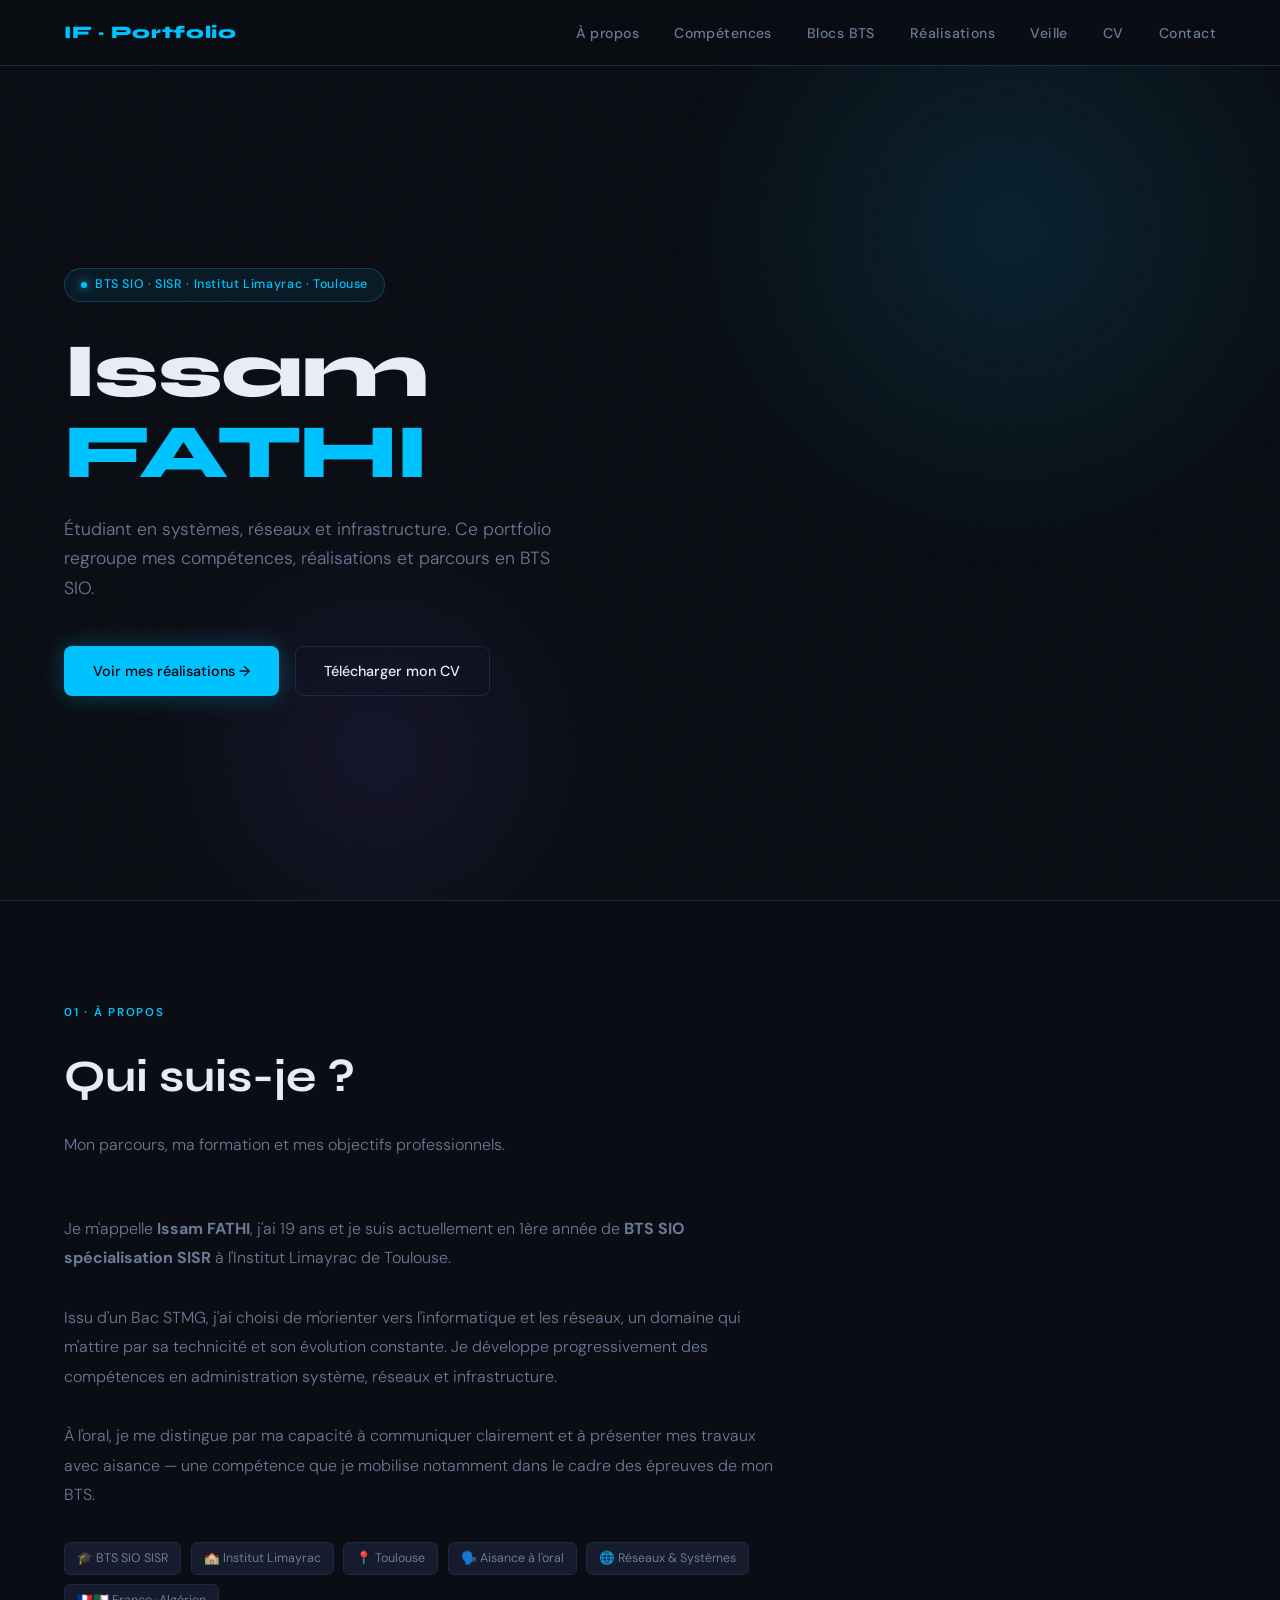
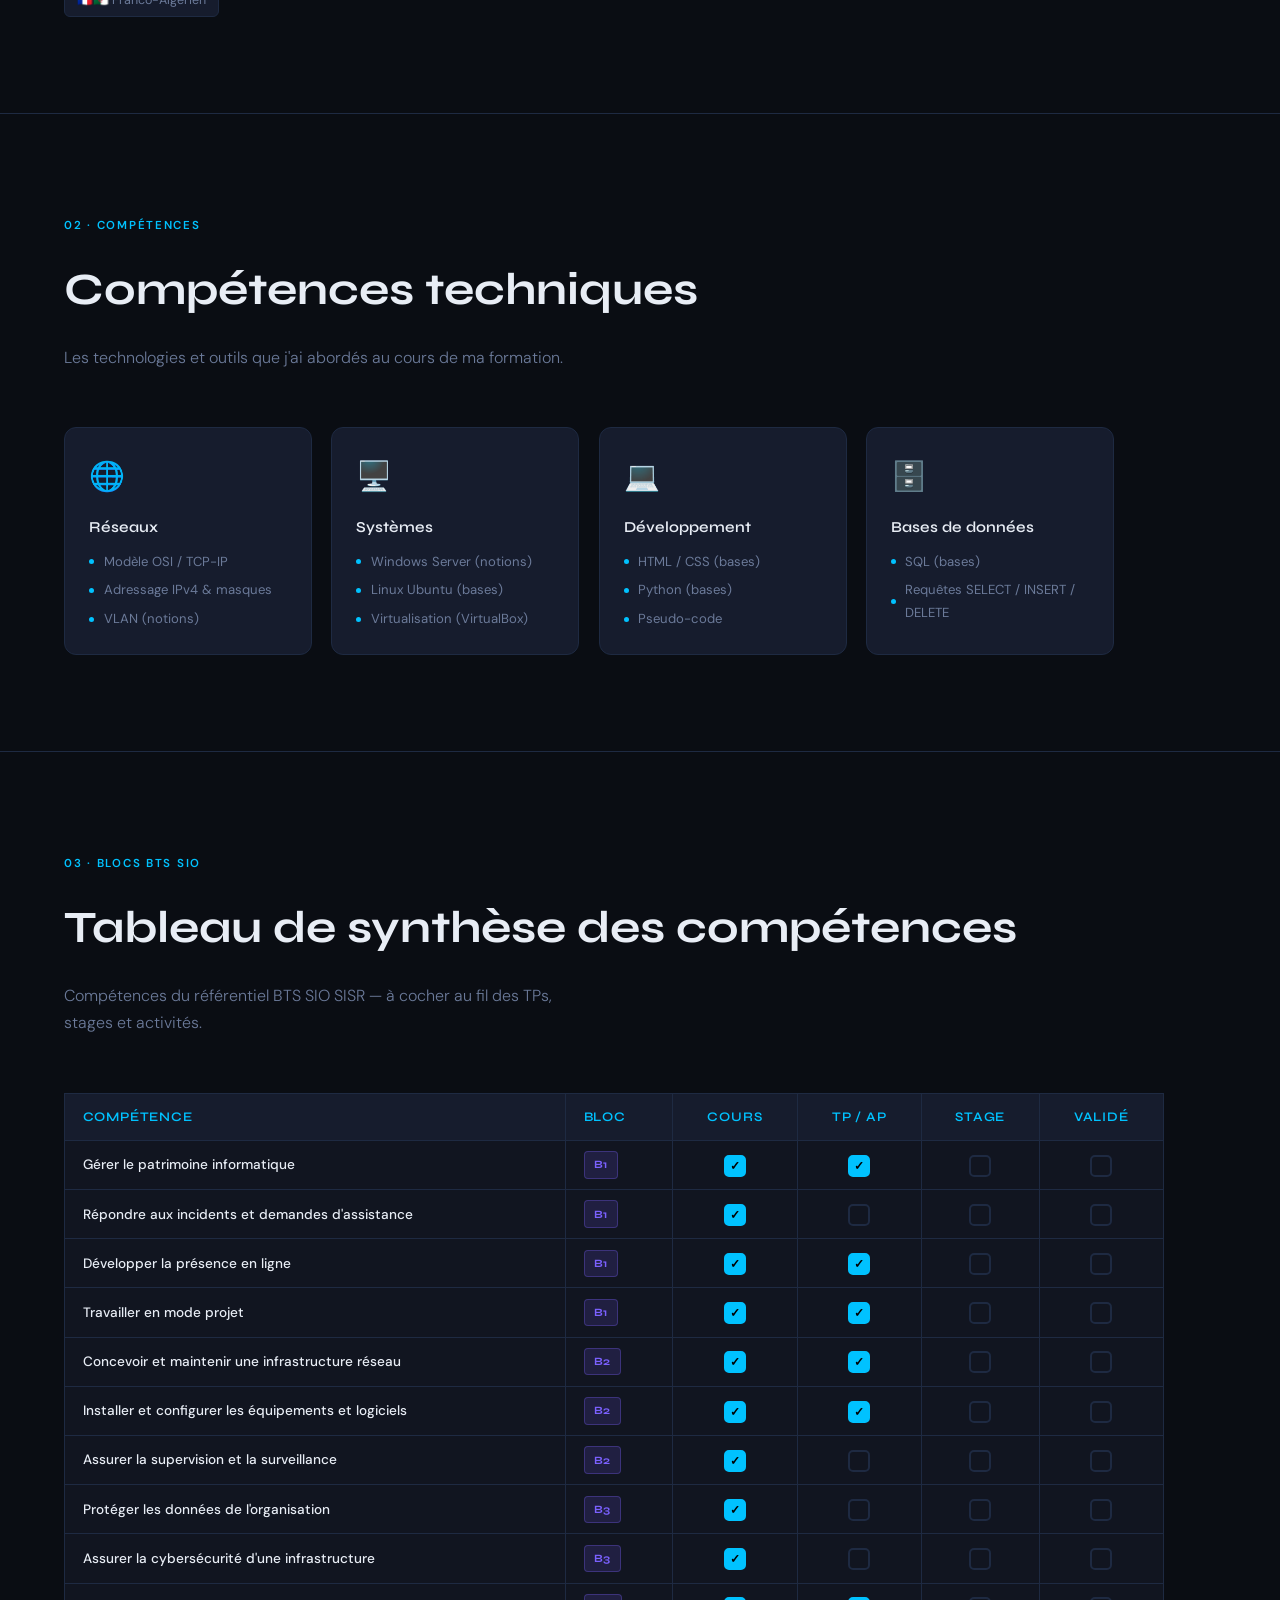
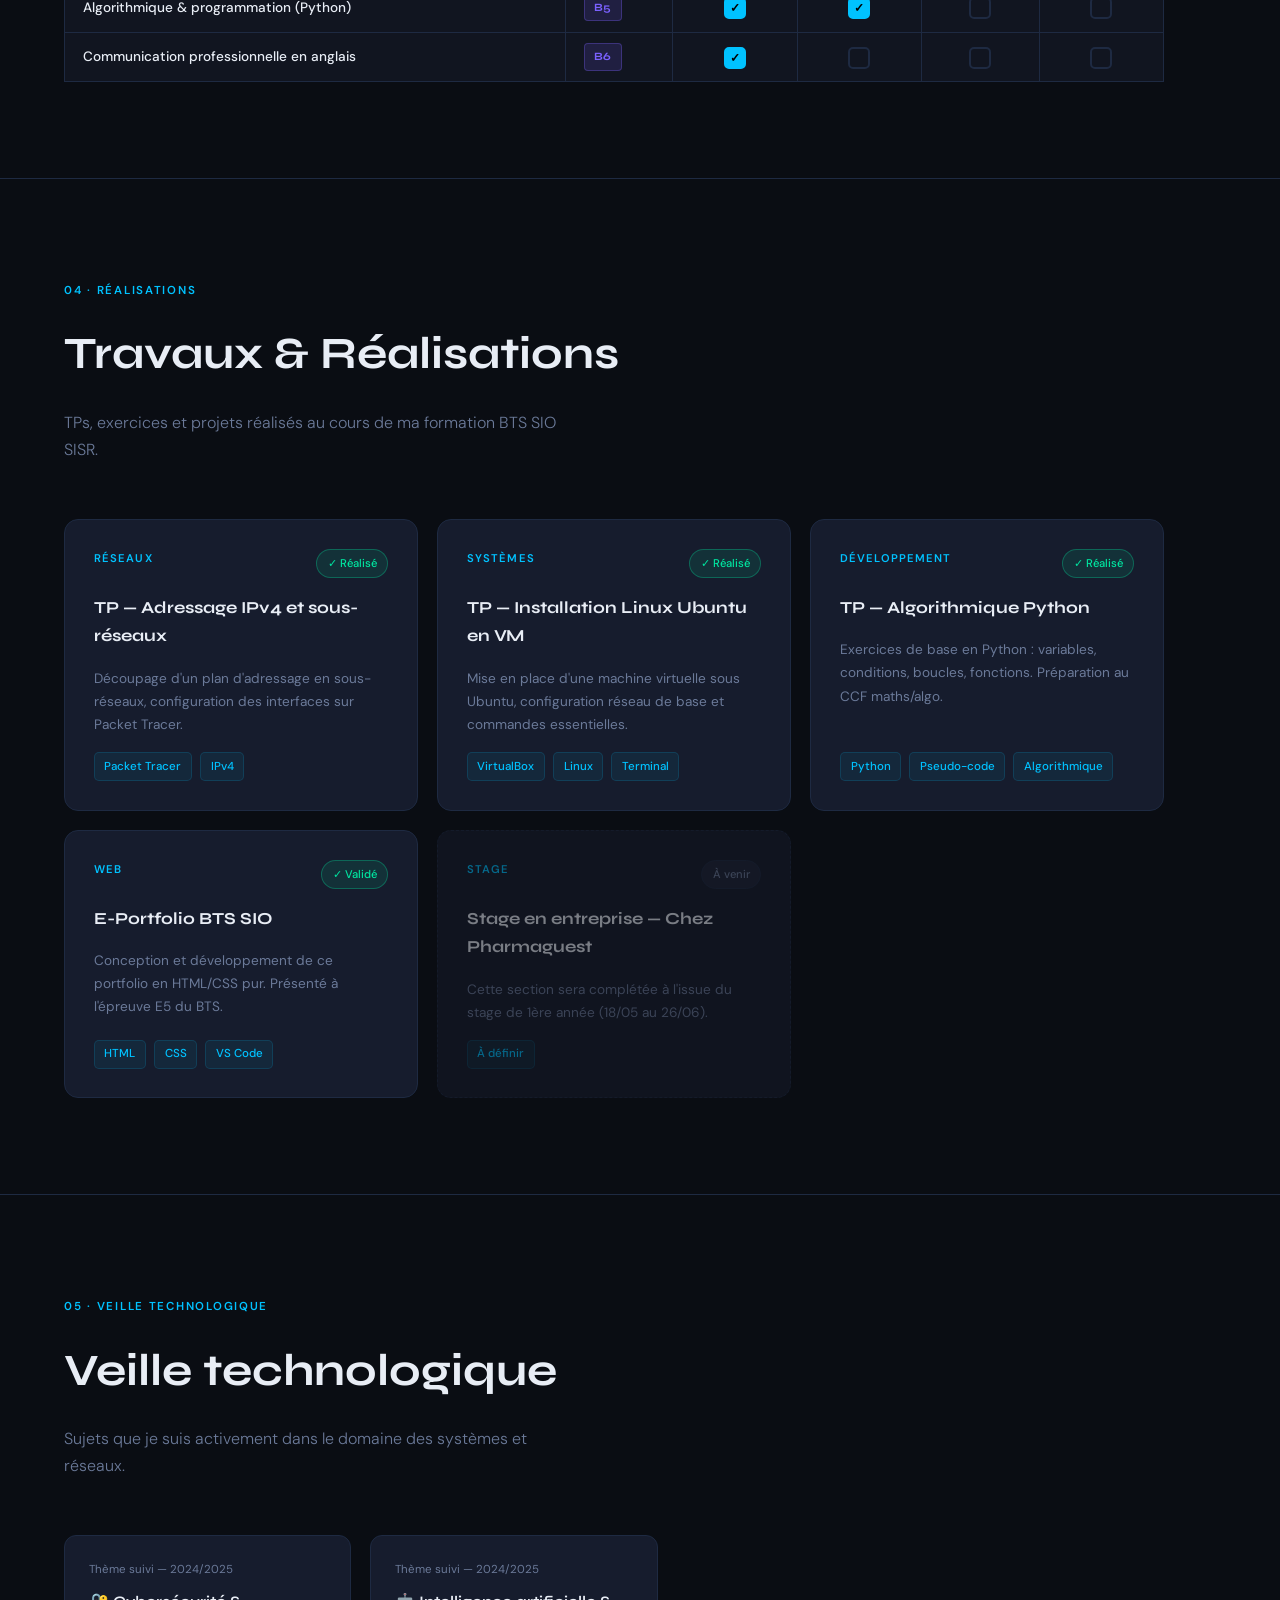
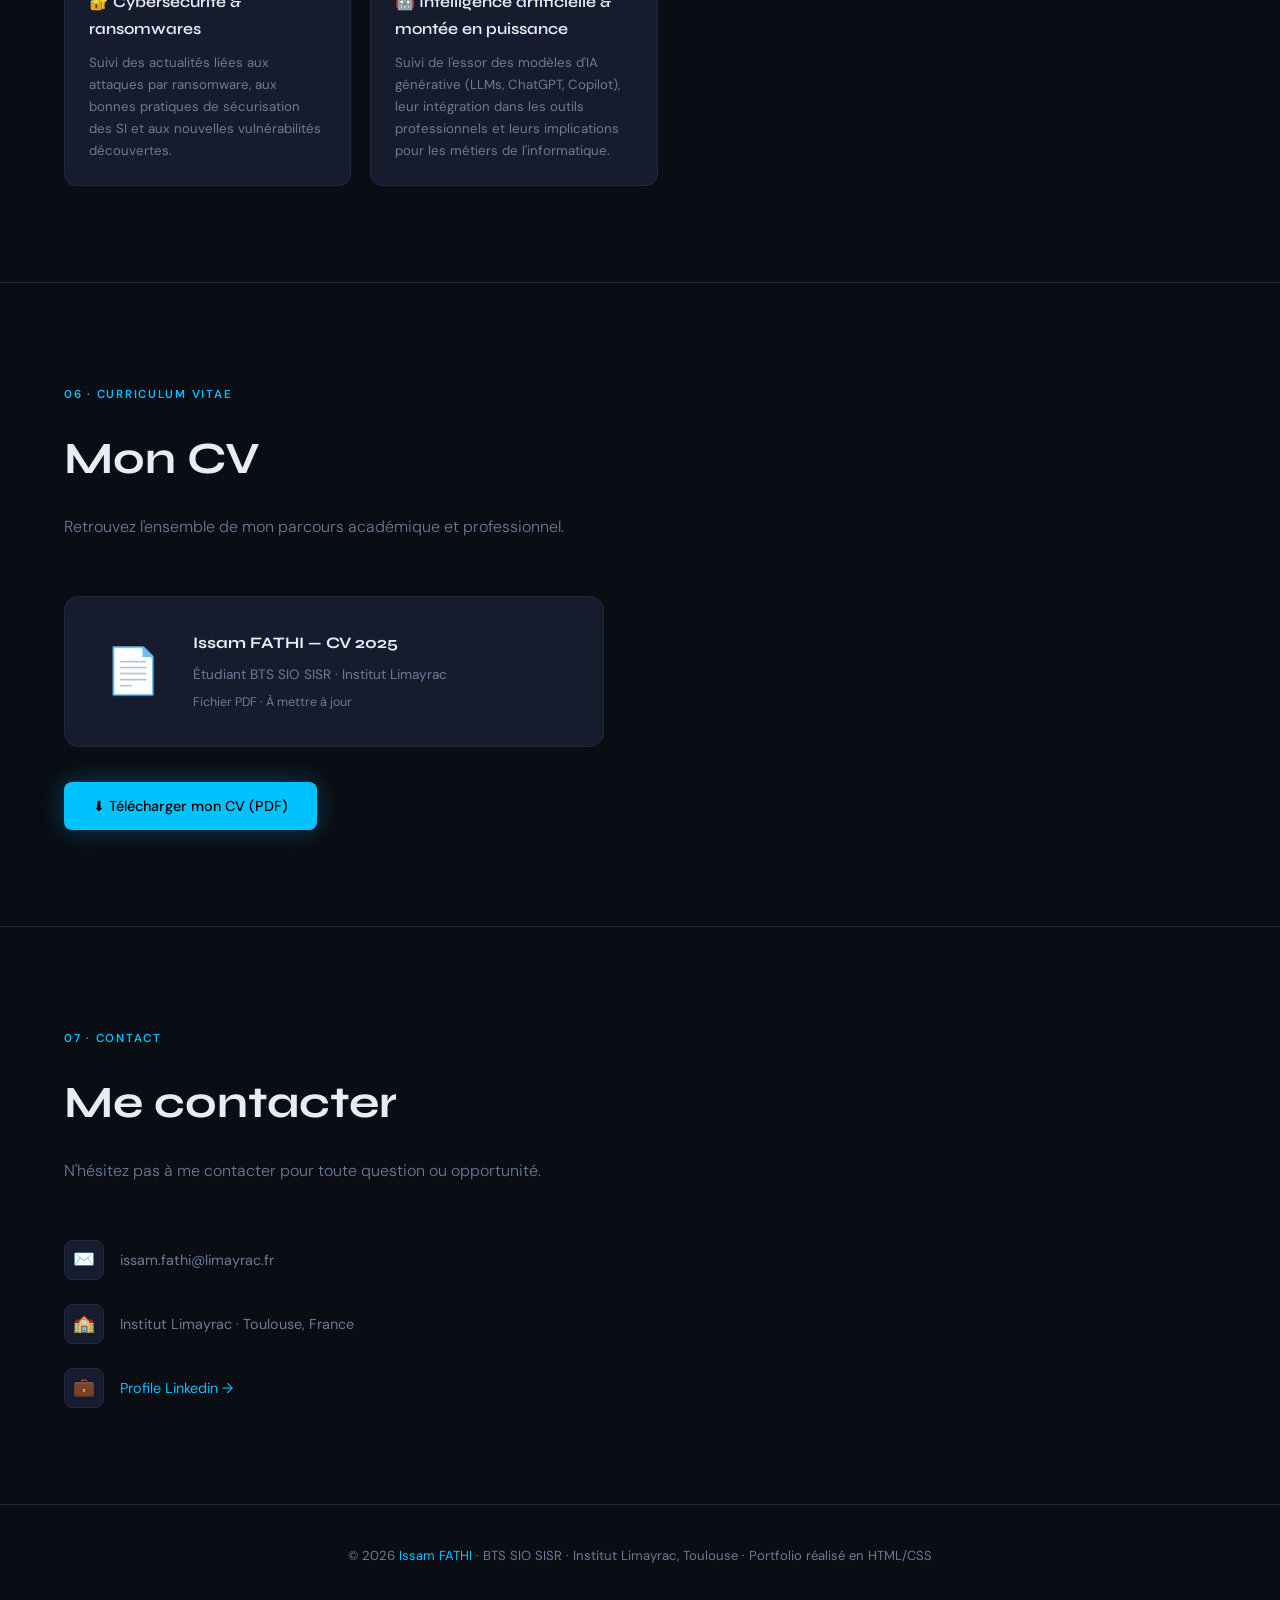
==== index.html @ c23630c3 "Update index.html" ====
<!DOCTYPE html>
<html lang="fr">
<head>
  <meta charset="UTF-8" />
  <meta name="viewport" content="width=device-width, initial-scale=1.0"/>
  <title>Issam FATHI — Portfolio BTS SIO SISR</title>
  <link href="https://fonts.googleapis.com/css2?family=Syne:wght@400;600;700;800&family=DM+Sans:ital,wght@0,300;0,400;0,500;1,300&display=swap" rel="stylesheet"/>
  <style>
    :root {
      --bg:        #0a0d13;
      --surface:   #111520;
      --card:      #161c2d;
      --border:    #1e2a42;
      --accent:    #00c2ff;
      --accent2:   #7b61ff;
      --text:      #e8edf5;
      --muted:     #6b7a99;
      --green:     #00e5a0;
      --orange:    #ff8c42;
    }

    *, *::before, *::after { box-sizing: border-box; margin: 0; padding: 0; }

    html { scroll-behavior: smooth; }

    body {
      background: var(--bg);
      color: var(--text);
      font-family: 'DM Sans', sans-serif;
      font-size: 16px;
      line-height: 1.7;
      overflow-x: hidden;
    }

    /* ── NOISE OVERLAY ── */
    body::before {
      content: '';
      position: fixed; inset: 0;
      background-image: url("data:image/svg+xml,%3Csvg viewBox='0 0 256 256' xmlns='http://www.w3.org/2000/svg'%3E%3Cfilter id='n'%3E%3CfeTurbulence type='fractalNoise' baseFrequency='0.9' numOctaves='4' stitchTiles='stitch'/%3E%3C/filter%3E%3Crect width='100%25' height='100%25' filter='url(%23n)' opacity='0.04'/%3E%3C/svg%3E");
      pointer-events: none; z-index: 0; opacity: .5;
    }

    /* ── NAV ── */
    nav {
      position: fixed; top: 0; left: 0; right: 0; z-index: 100;
      display: flex; align-items: center; justify-content: space-between;
      padding: 1.1rem 4rem;
      background: rgba(10,13,19,.85);
      backdrop-filter: blur(16px);
      border-bottom: 1px solid var(--border);
    }
    .nav-logo {
      font-family: 'Syne', sans-serif;
      font-weight: 800; font-size: 1.1rem;
      color: var(--accent); letter-spacing: .04em;
    }
    .nav-links { display: flex; gap: 2.2rem; list-style: none; }
    .nav-links a {
      color: var(--muted); text-decoration: none;
      font-size: .88rem; font-weight: 500; letter-spacing: .03em;
      transition: color .2s;
    }
    .nav-links a:hover { color: var(--text); }

    /* ── HERO ── */
    #hero {
      min-height: 100vh;
      display: flex; align-items: center;
      padding: 8rem 4rem 4rem;
      position: relative; overflow: hidden;
    }
    .hero-glow {
      position: absolute; top: -120px; right: -80px;
      width: 700px; height: 700px; border-radius: 50%;
      background: radial-gradient(circle, rgba(0,194,255,.12) 0%, transparent 70%);
      pointer-events: none;
    }
    .hero-glow2 {
      position: absolute; bottom: -100px; left: 10%;
      width: 500px; height: 500px; border-radius: 50%;
      background: radial-gradient(circle, rgba(123,97,255,.1) 0%, transparent 70%);
      pointer-events: none;
    }
    .hero-content { position: relative; max-width: 720px; }
    .hero-badge {
      display: inline-flex; align-items: center; gap: .5rem;
      background: rgba(0,194,255,.08); border: 1px solid rgba(0,194,255,.25);
      color: var(--accent); border-radius: 100px;
      padding: .35rem 1rem; font-size: .78rem; font-weight: 500;
      margin-bottom: 1.8rem; letter-spacing: .05em;
    }
    .hero-badge::before {
      content: ''; width: 6px; height: 6px; border-radius: 50%;
      background: var(--accent);
      box-shadow: 0 0 8px var(--accent);
      animation: blink 2s infinite;
    }
    @keyframes blink { 0%,100%{opacity:1} 50%{opacity:.3} }

    h1 {
      font-family: 'Syne', sans-serif;
      font-size: clamp(2.8rem, 6vw, 5.2rem);
      font-weight: 800; line-height: 1.05;
      letter-spacing: -.02em;
      margin-bottom: 1.4rem;
    }
    h1 span { color: var(--accent); }

    .hero-sub {
      font-size: 1.1rem; color: var(--muted);
      max-width: 500px; margin-bottom: 2.6rem;
      font-weight: 300;
    }
    .hero-actions { display: flex; gap: 1rem; flex-wrap: wrap; }

    .btn {
      display: inline-flex; align-items: center; gap: .5rem;
      padding: .75rem 1.8rem; border-radius: 8px;
      font-size: .9rem; font-weight: 500; cursor: pointer;
      text-decoration: none; transition: all .25s; border: none;
    }
    .btn-primary {
      background: var(--accent); color: #000;
      box-shadow: 0 0 24px rgba(0,194,255,.3);
    }
    .btn-primary:hover { background: #33cfff; box-shadow: 0 0 36px rgba(0,194,255,.5); transform: translateY(-2px); }
    .btn-outline {
      background: transparent; color: var(--text);
      border: 1px solid var(--border);
    }
    .btn-outline:hover { border-color: var(--accent); color: var(--accent); transform: translateY(-2px); }

    /* ── SECTIONS ── */
    section { padding: 6rem 4rem; position: relative; }
    section + section { border-top: 1px solid var(--border); }

    .section-label {
      display: inline-block;
      font-size: .72rem; font-weight: 600; letter-spacing: .15em;
      text-transform: uppercase; color: var(--accent);
      margin-bottom: 1rem;
    }
    h2 {
      font-family: 'Syne', sans-serif;
      font-size: clamp(1.8rem, 3.5vw, 2.8rem);
      font-weight: 700; margin-bottom: 1rem;
    }
    .section-desc { color: var(--muted); max-width: 520px; margin-bottom: 3.5rem; font-weight: 300; }

    /* ── À PROPOS ── */
    .about-grid {
      display: grid; grid-template-columns: 1fr;
      gap: 2rem; max-width: 720px;
    }
    .about-info { display: flex; flex-direction: column; gap: 1.5rem; }
    .about-text { color: var(--muted); font-weight: 300; line-height: 1.85; }
    .about-tags { display: flex; flex-wrap: wrap; gap: .6rem; margin-top: .5rem; }
    .tag {
      background: var(--card); border: 1px solid var(--border);
      color: var(--muted); border-radius: 6px;
      padding: .3rem .75rem; font-size: .78rem;
    }

    /* ── COMPÉTENCES ── */
    .skills-grid {
      display: grid; grid-template-columns: repeat(auto-fill, minmax(240px, 1fr));
      gap: 1.2rem; max-width: 1050px;
    }
    .skill-card {
      background: var(--card); border: 1px solid var(--border);
      border-radius: 12px; padding: 1.5rem;
      transition: border-color .25s, transform .25s;
    }
    .skill-card:hover { border-color: var(--accent); transform: translateY(-4px); }
    .skill-icon { font-size: 1.8rem; margin-bottom: .9rem; }
    .skill-title {
      font-family: 'Syne', sans-serif;
      font-weight: 600; font-size: .95rem; margin-bottom: .6rem;
    }
    .skill-items { display: flex; flex-direction: column; gap: .4rem; }
    .skill-item {
      display: flex; align-items: center; gap: .6rem;
      font-size: .82rem; color: var(--muted);
    }
    .skill-item::before {
      content: ''; width: 5px; height: 5px; border-radius: 50%;
      background: var(--accent); flex-shrink: 0;
    }
    .skill-item.learning { color: #6b7a99; font-style: italic; }
    .skill-item.learning::before { background: var(--orange); }

    /* ── TABLEAU SYNTHÈSE COMPÉTENCES ── */
    .synth-table { width: 100%; max-width: 1100px; border-collapse: collapse; }
    .synth-table th {
      background: var(--card); border: 1px solid var(--border);
      padding: .75rem 1.1rem; text-align: left;
      font-family: 'Syne', sans-serif; font-size: .82rem;
      font-weight: 600; color: var(--accent); letter-spacing: .06em;
      text-transform: uppercase;
    }
    .synth-table td {
      background: var(--surface); border: 1px solid var(--border);
      padding: .65rem 1.1rem; font-size: .85rem; color: var(--muted);
      vertical-align: middle;
    }
    .synth-table tr:hover td { background: var(--card); }
    .synth-table td:first-child { font-weight: 500; color: var(--text); }
    .check-cell { text-align: center; }
    .check-box {
      width: 22px; height: 22px; border-radius: 5px;
      border: 2px solid var(--border); background: transparent;
      cursor: pointer; appearance: none; -webkit-appearance: none;
      position: relative; transition: all .2s; display: inline-block;
      vertical-align: middle;
    }
    .check-box:checked {
      background: var(--accent); border-color: var(--accent);
    }
    .check-box:checked::after {
      content: '✓'; position: absolute; top: 50%; left: 50%;
      transform: translate(-50%, -50%);
      color: #000; font-size: .75rem; font-weight: 700;
    }
    .bloc-badge {
      display: inline-block; padding: .2rem .6rem; border-radius: 4px;
      font-size: .7rem; font-weight: 700; font-family: 'Syne', sans-serif;
      background: rgba(123,97,255,.15); color: var(--accent2);
      border: 1px solid rgba(123,97,255,.3); white-space: nowrap;
    }

    /* ── RÉALISATIONS ── */
    .real-tabs { display: flex; gap: .6rem; margin-bottom: 2.5rem; flex-wrap: wrap; }
    .tab-btn {
      padding: .45rem 1.1rem; border-radius: 6px;
      background: var(--card); border: 1px solid var(--border);
      color: var(--muted); font-size: .82rem; cursor: pointer;
      transition: all .2s; font-family: 'DM Sans', sans-serif;
    }
    .tab-btn.active { background: rgba(0,194,255,.1); border-color: var(--accent); color: var(--accent); }
    .projects-grid {
      display: grid; grid-template-columns: repeat(auto-fill, minmax(300px, 1fr));
      gap: 1.2rem; max-width: 1100px;
    }
    .project-card {
      background: var(--card); border: 1px solid var(--border);
      border-radius: 14px; padding: 1.8rem;
      display: flex; flex-direction: column; gap: 1rem;
      transition: all .25s;
    }
    .project-card:hover { border-color: rgba(0,194,255,.4); transform: translateY(-4px); }
    .project-card.placeholder {
      opacity: .5; border-style: dashed;
    }
    .project-top { display: flex; justify-content: space-between; align-items: flex-start; }
    .project-cat {
      font-size: .7rem; font-weight: 600; letter-spacing: .1em;
      text-transform: uppercase; color: var(--accent);
    }
    .project-status {
      font-size: .7rem; padding: .25rem .65rem; border-radius: 100px;
      font-weight: 500;
    }
    .status-done { background: rgba(0,229,160,.1); color: var(--green); border: 1px solid rgba(0,229,160,.3); }
    .status-wip  { background: rgba(255,140,66,.1); color: var(--orange); border: 1px solid rgba(255,140,66,.3); }
    .status-soon { background: rgba(107,122,153,.1); color: var(--muted); border: 1px solid var(--border); }
    .project-title {
      font-family: 'Syne', sans-serif;
      font-weight: 700; font-size: 1.05rem;
    }
    .project-desc { font-size: .85rem; color: var(--muted); line-height: 1.7; }
    .project-footer { display: flex; flex-wrap: wrap; gap: .5rem; margin-top: auto; }
    .ptag {
      background: rgba(0,194,255,.07); border: 1px solid rgba(0,194,255,.15);
      color: var(--accent); border-radius: 5px;
      padding: .22rem .6rem; font-size: .72rem; font-weight: 500;
    }

    /* ── VEILLE TECHNO ── */
    .veille-grid {
      display: grid; grid-template-columns: repeat(auto-fill, minmax(280px, 1fr));
      gap: 1.2rem; max-width: 900px;
    }
    .veille-card {
      background: var(--card); border: 1px solid var(--border);
      border-radius: 12px; padding: 1.5rem;
      transition: all .25s;
    }
    .veille-card:hover { border-color: var(--accent); transform: translateY(-3px); }
    .veille-date { font-size: .72rem; color: var(--muted); margin-bottom: .5rem; }
    .veille-title { font-family: 'Syne', sans-serif; font-weight: 600; margin-bottom: .6rem; }
    .veille-desc { font-size: .83rem; color: var(--muted); line-height: 1.65; }

    /* ── CV ── */
    #cv {
      display: flex; flex-direction: column; align-items: flex-start; gap: 2rem;
    }
    .cv-box {
      background: var(--card); border: 1px solid var(--border);
      border-radius: 14px; padding: 2rem 2.5rem;
      display: flex; align-items: center; gap: 2rem;
      max-width: 540px;
    }
    .cv-icon { font-size: 2.8rem; }
    .cv-meta { display: flex; flex-direction: column; gap: .4rem; }
    .cv-meta strong { font-family: 'Syne', sans-serif; font-weight: 700; }
    .cv-meta span { font-size: .85rem; color: var(--muted); }

    /* ── CONTACT ── */
    .contact-layout {
      display: grid; grid-template-columns: 1fr 1.2fr;
      gap: 4rem; max-width: 900px; align-items: start;
    }
    .contact-info { display: flex; flex-direction: column; gap: 1.5rem; }
    .contact-item {
      display: flex; align-items: center; gap: 1rem;
      font-size: .9rem; color: var(--muted);
    }
    .contact-item-icon {
      width: 40px; height: 40px; border-radius: 8px;
      background: var(--card); border: 1px solid var(--border);
      display: flex; align-items: center; justify-content: center;
      font-size: 1.1rem; flex-shrink: 0;
    }
    .form-group { display: flex; flex-direction: column; gap: .5rem; margin-bottom: 1.2rem; }
    .form-group label { font-size: .82rem; color: var(--muted); font-weight: 500; }
    .form-group input, .form-group textarea {
      background: var(--card); border: 1px solid var(--border);
      border-radius: 8px; padding: .75rem 1rem;
      color: var(--text); font-family: 'DM Sans', sans-serif;
      font-size: .9rem; outline: none;
      transition: border-color .2s;
    }
    .form-group input:focus, .form-group textarea:focus { border-color: var(--accent); }
    .form-group textarea { resize: vertical; min-height: 120px; }

    /* ── FOOTER ── */
    footer {
      text-align: center; padding: 2.5rem 4rem;
      border-top: 1px solid var(--border);
      color: var(--muted); font-size: .82rem;
    }
    footer span { color: var(--accent); }

    /* ── FADE IN ANIMATION ── */
    .fade-up {
      opacity: 0; transform: translateY(28px);
      transition: opacity .6s ease, transform .6s ease;
    }
    .fade-up.visible { opacity: 1; transform: none; }

    /* ── RESPONSIVE ── */
    @media (max-width: 768px) {
      nav { padding: 1rem 1.5rem; }
      .nav-links { display: none; }
      section { padding: 4rem 1.5rem; }
      #hero { padding: 7rem 1.5rem 3rem; }
      .about-grid, .contact-layout { grid-template-columns: 1fr; }
      .cv-box { flex-direction: column; text-align: center; }
    }
  </style>
</head>
<body>

<!-- ══ NAV ══ -->
<nav>
  <div class="nav-logo">IF · Portfolio</div>
  <ul class="nav-links">
    <li><a href="#about">À propos</a></li>
    <li><a href="#competences">Compétences</a></li>
    <li><a href="#blocs">Blocs BTS</a></li>
    <li><a href="#realisations">Réalisations</a></li>
    <li><a href="#veille">Veille</a></li>
    <li><a href="#cv">CV</a></li>
    <li><a href="#contact">Contact</a></li>
  </ul>
</nav>

<!-- ══ HERO ══ -->
<section id="hero">
  <div class="hero-glow"></div>
  <div class="hero-glow2"></div>
  <div class="hero-content">
    <div class="hero-badge">BTS SIO · SISR · Institut Limayrac · Toulouse</div>
    <h1>Issam<br><span>FATHI</span></h1>
    <p class="hero-sub">Étudiant en systèmes, réseaux et infrastructure. Ce portfolio regroupe mes compétences, réalisations et parcours en BTS SIO.</p>
    <div class="hero-actions">
      <a href="#realisations" class="btn btn-primary">Voir mes réalisations →</a>
      <a href="#cv" class="btn btn-outline">Télécharger mon CV</a>
    </div>
  </div>
</section>

<!-- ══ À PROPOS ══ -->
<section id="about">
  <span class="section-label">01 · À propos</span>
  <h2>Qui suis-je ?</h2>
  <p class="section-desc">Mon parcours, ma formation et mes objectifs professionnels.</p>

  <div class="about-grid fade-up">
    <div class="about-info">
      <p class="about-text">
        Je m'appelle <strong>Issam FATHI</strong>, j'ai 19 ans et je suis actuellement en 1ère année de <strong>BTS SIO spécialisation SISR</strong> à l'Institut Limayrac de Toulouse.<br><br>
        Issu d'un Bac STMG, j'ai choisi de m'orienter vers l'informatique et les réseaux, un domaine qui m'attire par sa technicité et son évolution constante. Je développe progressivement des compétences en administration système, réseaux et infrastructure.<br><br>
        À l'oral, je me distingue par ma capacité à communiquer clairement et à présenter mes travaux avec aisance — une compétence que je mobilise notamment dans le cadre des épreuves de mon BTS.
      </p>
      <div class="about-tags">
        <span class="tag">🎓 BTS SIO SISR</span>
        <span class="tag">🏫 Institut Limayrac</span>
        <span class="tag">📍 Toulouse</span>
        <span class="tag">🗣️ Aisance à l'oral</span>
        <span class="tag">🌐 Réseaux & Systèmes</span>
        <span class="tag">🇫🇷🇩🇿 Franco-Algérien</span>
      </div>
    </div>
  </div>
</section>

<!-- ══ COMPÉTENCES TECHNIQUES ══ -->
<section id="competences">
  <span class="section-label">02 · Compétences</span>
  <h2>Compétences techniques</h2>
  <p class="section-desc">Les technologies et outils que j'ai abordés au cours de ma formation.</p>

  <div class="skills-grid fade-up">
    <div class="skill-card">
      <div class="skill-icon">🌐</div>
      <div class="skill-title">Réseaux</div>
      <div class="skill-items">
        <span class="skill-item">Modèle OSI / TCP-IP</span>
        <span class="skill-item">Adressage IPv4 & masques</span>
        <span class="skill-item">VLAN (notions)</span>
      </div>
    </div>
    <div class="skill-card">
      <div class="skill-icon">🖥️</div>
      <div class="skill-title">Systèmes</div>
      <div class="skill-items">
        <span class="skill-item">Windows Server (notions)</span>
        <span class="skill-item">Linux Ubuntu (bases)</span>
        <span class="skill-item">Virtualisation (VirtualBox)</span>
      </div>
    </div>
    <div class="skill-card">
      <div class="skill-icon">💻</div>
      <div class="skill-title">Développement</div>
      <div class="skill-items">
        <span class="skill-item">HTML / CSS (bases)</span>
        <span class="skill-item">Python (bases)</span>
        <span class="skill-item">Pseudo-code</span>
      </div>
    </div>
    <div class="skill-card">
      <div class="skill-icon">🗄️</div>
      <div class="skill-title">Bases de données</div>
      <div class="skill-items">
        <span class="skill-item">SQL (bases)</span>
        <span class="skill-item">Requêtes SELECT / INSERT / DELETE</span>
      </div>
    </div>
  </div>
</section>

<!-- ══ TABLEAU DE SYNTHÈSE DES COMPÉTENCES ══ -->
<section id="blocs">
  <span class="section-label">03 · Blocs BTS SIO</span>
  <h2>Tableau de synthèse des compétences</h2>
  <p class="section-desc">Compétences du référentiel BTS SIO SISR — à cocher au fil des TPs, stages et activités.</p>

  <div style="overflow-x:auto;" class="fade-up">
  <table class="synth-table">
    <thead>
      <tr>
        <th>Compétence</th>
        <th>Bloc</th>
        <th style="text-align:center;">Cours</th>
        <th style="text-align:center;">TP / AP</th>
        <th style="text-align:center;">Stage</th>
        <th style="text-align:center;">Validé</th>
      </tr>
    </thead>
    <tbody>
      <tr>
        <td>Gérer le patrimoine informatique</td>
        <td><span class="bloc-badge">B1</span></td>
        <td class="check-cell"><input type="checkbox" class="check-box" checked /></td>
        <td class="check-cell"><input type="checkbox" class="check-box" checked /></td>
        <td class="check-cell"><input type="checkbox" class="check-box" /></td>
        <td class="check-cell"><input type="checkbox" class="check-box" /></td>
      </tr>
      <tr>
        <td>Répondre aux incidents et demandes d'assistance</td>
        <td><span class="bloc-badge">B1</span></td>
        <td class="check-cell"><input type="checkbox" class="check-box" checked /></td>
        <td class="check-cell"><input type="checkbox" class="check-box" /></td>
        <td class="check-cell"><input type="checkbox" class="check-box" /></td>
        <td class="check-cell"><input type="checkbox" class="check-box" /></td>
      </tr>
      <tr>
        <td>Développer la présence en ligne</td>
        <td><span class="bloc-badge">B1</span></td>
        <td class="check-cell"><input type="checkbox" class="check-box" checked /></td>
        <td class="check-cell"><input type="checkbox" class="check-box" checked /></td>
        <td class="check-cell"><input type="checkbox" class="check-box" /></td>
        <td class="check-cell"><input type="checkbox" class="check-box" /></td>
      </tr>
      <tr>
        <td>Travailler en mode projet</td>
        <td><span class="bloc-badge">B1</span></td>
        <td class="check-cell"><input type="checkbox" class="check-box" checked /></td>
        <td class="check-cell"><input type="checkbox" class="check-box" checked /></td>
        <td class="check-cell"><input type="checkbox" class="check-box" /></td>
        <td class="check-cell"><input type="checkbox" class="check-box" /></td>
      </tr>
      <tr>
        <td>Concevoir et maintenir une infrastructure réseau</td>
        <td><span class="bloc-badge">B2</span></td>
        <td class="check-cell"><input type="checkbox" class="check-box" checked /></td>
        <td class="check-cell"><input type="checkbox" class="check-box" checked /></td>
        <td class="check-cell"><input type="checkbox" class="check-box" /></td>
        <td class="check-cell"><input type="checkbox" class="check-box" /></td>
      </tr>
      <tr>
        <td>Installer et configurer les équipements et logiciels</td>
        <td><span class="bloc-badge">B2</span></td>
        <td class="check-cell"><input type="checkbox" class="check-box" checked /></td>
        <td class="check-cell"><input type="checkbox" class="check-box" checked /></td>
        <td class="check-cell"><input type="checkbox" class="check-box" /></td>
        <td class="check-cell"><input type="checkbox" class="check-box" /></td>
      </tr>
      <tr>
        <td>Assurer la supervision et la surveillance</td>
        <td><span class="bloc-badge">B2</span></td>
        <td class="check-cell"><input type="checkbox" class="check-box" checked /></td>
        <td class="check-cell"><input type="checkbox" class="check-box" /></td>
        <td class="check-cell"><input type="checkbox" class="check-box" /></td>
        <td class="check-cell"><input type="checkbox" class="check-box" /></td>
      </tr>
      <tr>
        <td>Protéger les données de l'organisation</td>
        <td><span class="bloc-badge">B3</span></td>
        <td class="check-cell"><input type="checkbox" class="check-box" checked /></td>
        <td class="check-cell"><input type="checkbox" class="check-box" /></td>
        <td class="check-cell"><input type="checkbox" class="check-box" /></td>
        <td class="check-cell"><input type="checkbox" class="check-box" /></td>
      </tr>
      <tr>
        <td>Assurer la cybersécurité d'une infrastructure</td>
        <td><span class="bloc-badge">B3</span></td>
        <td class="check-cell"><input type="checkbox" class="check-box" checked /></td>
        <td class="check-cell"><input type="checkbox" class="check-box" /></td>
        <td class="check-cell"><input type="checkbox" class="check-box" /></td>
        <td class="check-cell"><input type="checkbox" class="check-box" /></td>
      </tr>
      <tr>
        <td>Algorithmique & programmation (Python)</td>
        <td><span class="bloc-badge">B5</span></td>
        <td class="check-cell"><input type="checkbox" class="check-box" checked /></td>
        <td class="check-cell"><input type="checkbox" class="check-box" checked /></td>
        <td class="check-cell"><input type="checkbox" class="check-box" /></td>
        <td class="check-cell"><input type="checkbox" class="check-box" /></td>
      </tr>
      <tr>
        <td>Communication professionnelle en anglais</td>
        <td><span class="bloc-badge">B6</span></td>
        <td class="check-cell"><input type="checkbox" class="check-box" checked /></td>
        <td class="check-cell"><input type="checkbox" class="check-box" /></td>
        <td class="check-cell"><input type="checkbox" class="check-box" /></td>
        <td class="check-cell"><input type="checkbox" class="check-box" /></td>
      </tr>
    </tbody>
  </table>
  </div>
</section>

<!-- ══ RÉALISATIONS ══ -->
<section id="realisations">
  <span class="section-label">04 · Réalisations</span>
  <h2>Travaux & Réalisations</h2>
  <p class="section-desc">TPs, exercices et projets réalisés au cours de ma formation BTS SIO SISR.</p>

  <div class="projects-grid fade-up">
    <div class="project-card">
      <div class="project-top">
        <span class="project-cat">Réseaux</span>
        <span class="project-status status-done">✓ Réalisé</span>
      </div>
      <div class="project-title">TP — Adressage IPv4 et sous-réseaux</div>
      <p class="project-desc">Découpage d'un plan d'adressage en sous-réseaux, configuration des interfaces sur Packet Tracer.</p>
      <div class="project-footer">
        <span class="ptag">Packet Tracer</span>
        <span class="ptag">IPv4</span>
      </div>
    </div>
    <div class="project-card">
      <div class="project-top">
        <span class="project-cat">Systèmes</span>
        <span class="project-status status-done">✓ Réalisé</span>
      </div>
      <div class="project-title">TP — Installation Linux Ubuntu en VM</div>
      <p class="project-desc">Mise en place d'une machine virtuelle sous Ubuntu, configuration réseau de base et commandes essentielles.</p>
      <div class="project-footer">
        <span class="ptag">VirtualBox</span>
        <span class="ptag">Linux</span>
        <span class="ptag">Terminal</span>
      </div>
    </div>
    <div class="project-card">
      <div class="project-top">
        <span class="project-cat">Développement</span>
        <span class="project-status status-done">✓ Réalisé</span>
      </div>
      <div class="project-title">TP — Algorithmique Python</div>
      <p class="project-desc">Exercices de base en Python : variables, conditions, boucles, fonctions. Préparation au CCF maths/algo.</p>
      <div class="project-footer">
        <span class="ptag">Python</span>
        <span class="ptag">Pseudo-code</span>
        <span class="ptag">Algorithmique</span>
      </div>
    </div>
    <div class="project-card">
      <div class="project-top">
        <span class="project-cat">Web</span>
        <span class="project-status status-done">✓ Validé</span>
      </div>
      <div class="project-title">E-Portfolio BTS SIO</div>
      <p class="project-desc">Conception et développement de ce portfolio en HTML/CSS pur. Présenté à l'épreuve E5 du BTS.</p>
      <div class="project-footer">
        <span class="ptag">HTML</span>
        <span class="ptag">CSS</span>
        <span class="ptag">VS Code</span>
      </div>
    </div>
    <div class="project-card placeholder">
      <div class="project-top">
        <span class="project-cat">Stage</span>
        <span class="project-status status-soon">À venir</span>
      </div>
      <div class="project-title">Stage en entreprise — Chez Pharmaguest</div>
      <p class="project-desc">Cette section sera complétée à l'issue du stage de 1ère année (18/05 au 26/06).</p>
      <div class="project-footer">
        <span class="ptag">À définir</span>
      </div>
    </div>
  </div>
</section>

<!-- ══ VEILLE TECHNOLOGIQUE ══ -->
<section id="veille">
  <span class="section-label">05 · Veille technologique</span>
  <h2>Veille technologique</h2>
  <p class="section-desc">Sujets que je suis activement dans le domaine des systèmes et réseaux.</p>

  <div class="veille-grid fade-up">
    <div class="veille-card">
      <div class="veille-date">Thème suivi — 2024/2025</div>
      <div class="veille-title">🔐 Cybersécurité & ransomwares</div>
      <p class="veille-desc">Suivi des actualités liées aux attaques par ransomware, aux bonnes pratiques de sécurisation des SI et aux nouvelles vulnérabilités découvertes.</p>
    </div>
    <div class="veille-card">
      <div class="veille-date">Thème suivi — 2024/2025</div>
      <div class="veille-title">🤖 Intelligence artificielle & montée en puissance</div>
      <p class="veille-desc">Suivi de l'essor des modèles d'IA générative (LLMs, ChatGPT, Copilot), leur intégration dans les outils professionnels et leurs implications pour les métiers de l'informatique.</p>
    </div>
  </div>
</section>

<!-- ══ CV ══ -->
<section id="cv" style="display:block;">
  <span class="section-label">06 · Curriculum Vitae</span>
  <h2>Mon CV</h2>
  <p class="section-desc">Retrouvez l'ensemble de mon parcours académique et professionnel.</p>

  <div class="cv-box fade-up">
    <div class="cv-icon">📄</div>
    <div class="cv-meta">
      <strong>Issam FATHI — CV 2025</strong>
      <span>Étudiant BTS SIO SISR · Institut Limayrac</span>
      <span style="color:var(--muted);font-size:.78rem;">Fichier PDF · À mettre à jour</span>
    </div>
  </div>
  <br>
  <a href="https://issamfathi-sio.github.io/issamfathi-sio.github.io/CV_Issam_FATHI.pdf" download class="btn btn-primary" style="margin-top:.5rem;">⬇ Télécharger mon CV (PDF)</a>
</section>

<!-- ══ CONTACT ══ -->
<section id="contact">
  <span class="section-label">07 · Contact</span>
  <h2>Me contacter</h2>
  <p class="section-desc">N'hésitez pas à me contacter pour toute question ou opportunité.</p>

  <div class="contact-info fade-up">
    <div class="contact-item">
      <div class="contact-item-icon">✉️</div>
      <span>issam.fathi@limayrac.fr<br><small style="color:var(--muted);"></small></span>
    </div>
    <div class="contact-item">
      <div class="contact-item-icon">🏫</div>
      <span>Institut Limayrac · Toulouse, France</span>
    </div>
    <div class="contact-item">
      <div class="contact-item-icon">💼</div>
      <span>
        <a href="https://www.linkedin.com/in/issam-fathi-94175a3a3/" target="_blank" style="color:var(--accent);text-decoration:none;">
          Profile Linkedin →
        </a>
      </span>
    </div>
  </div>
</section>

<!-- ══ FOOTER ══ -->
<footer>
  <p>© 2026 <span>Issam FATHI</span> · BTS SIO SISR · Institut Limayrac, Toulouse · Portfolio réalisé en HTML/CSS</p>
</footer>

<script>
  // Fade-up on scroll
  const observer = new IntersectionObserver((entries) => {
    entries.forEach(e => { if (e.isIntersecting) e.target.classList.add('visible'); });
  }, { threshold: 0.1 });
  document.querySelectorAll('.fade-up').forEach(el => observer.observe(el));

  // Tab filter (visuel uniquement — à connecter aux vraies données si besoin)
  document.querySelectorAll('.tab-btn').forEach(btn => {
    btn.addEventListener('click', () => {
      document.querySelectorAll('.tab-btn').forEach(b => b.classList.remove('active'));
      btn.classList.add('active');
    });
  });
</script>
</body>
</html>
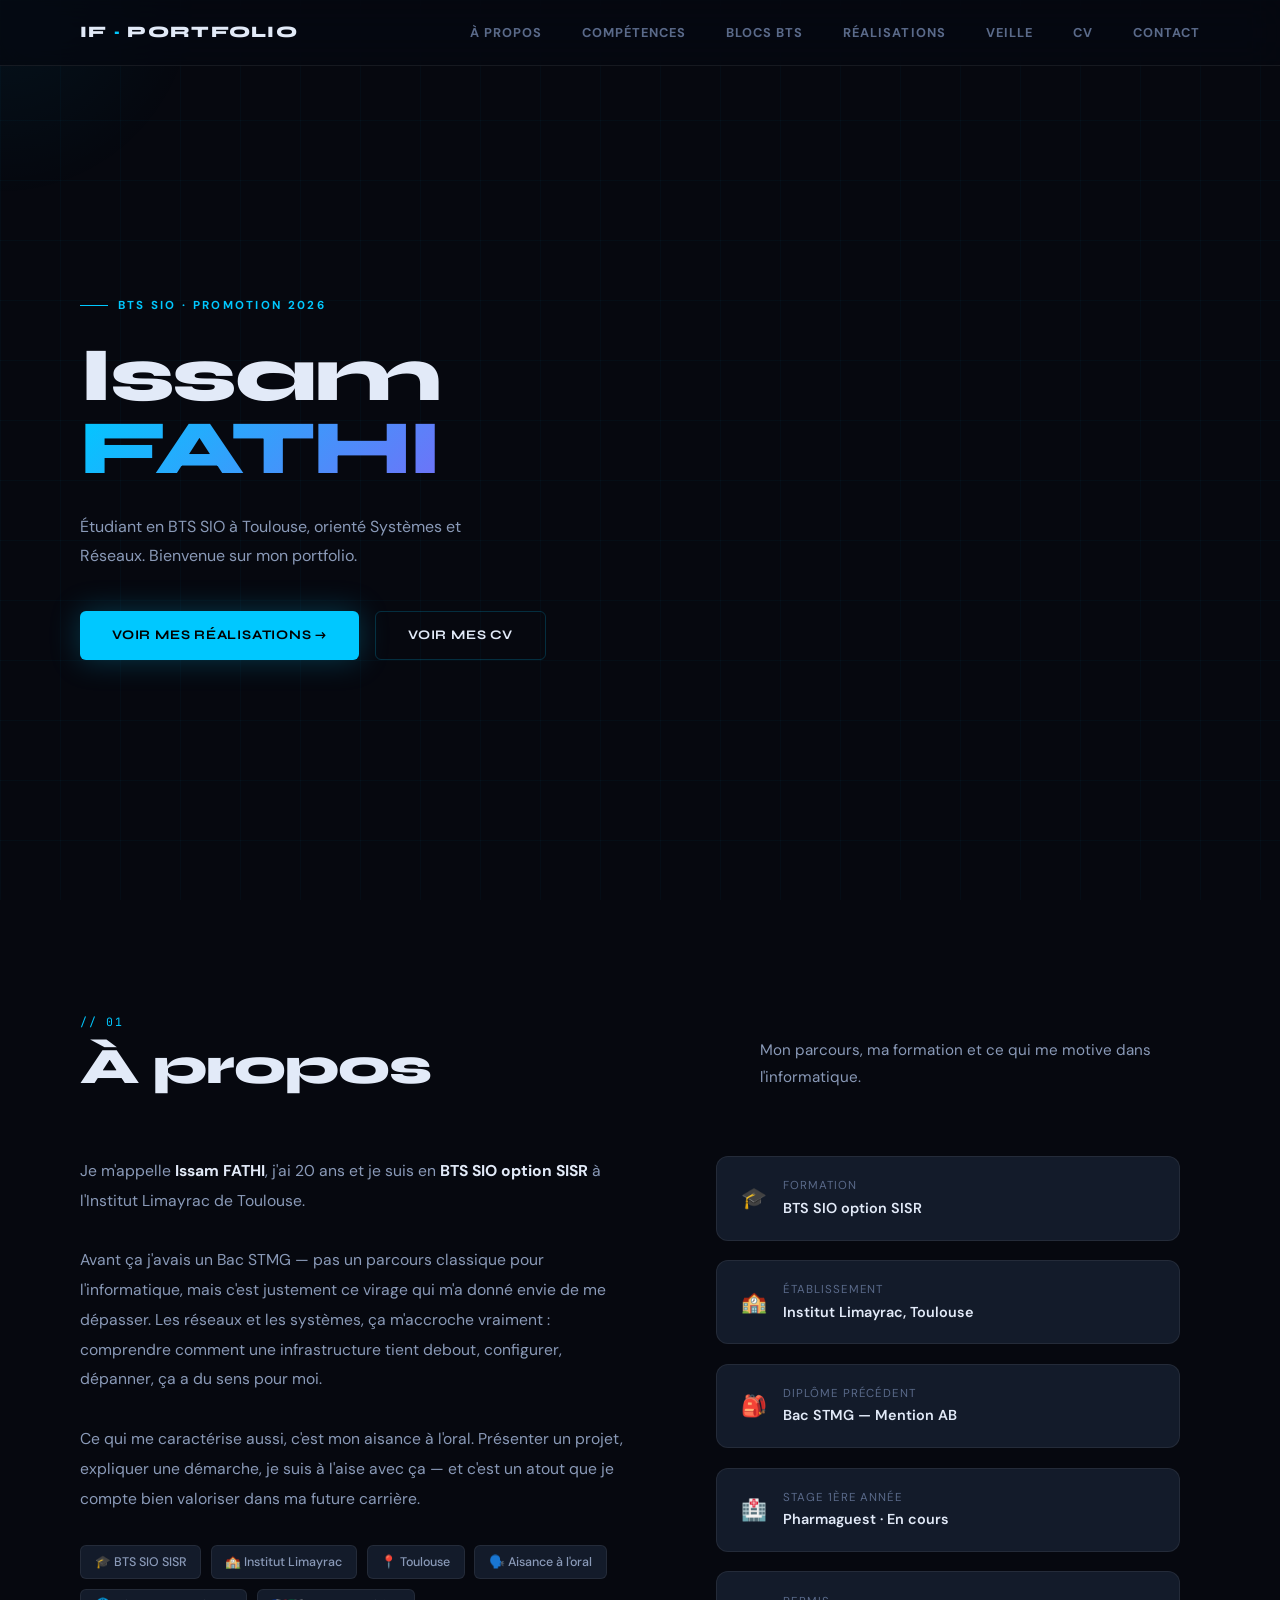
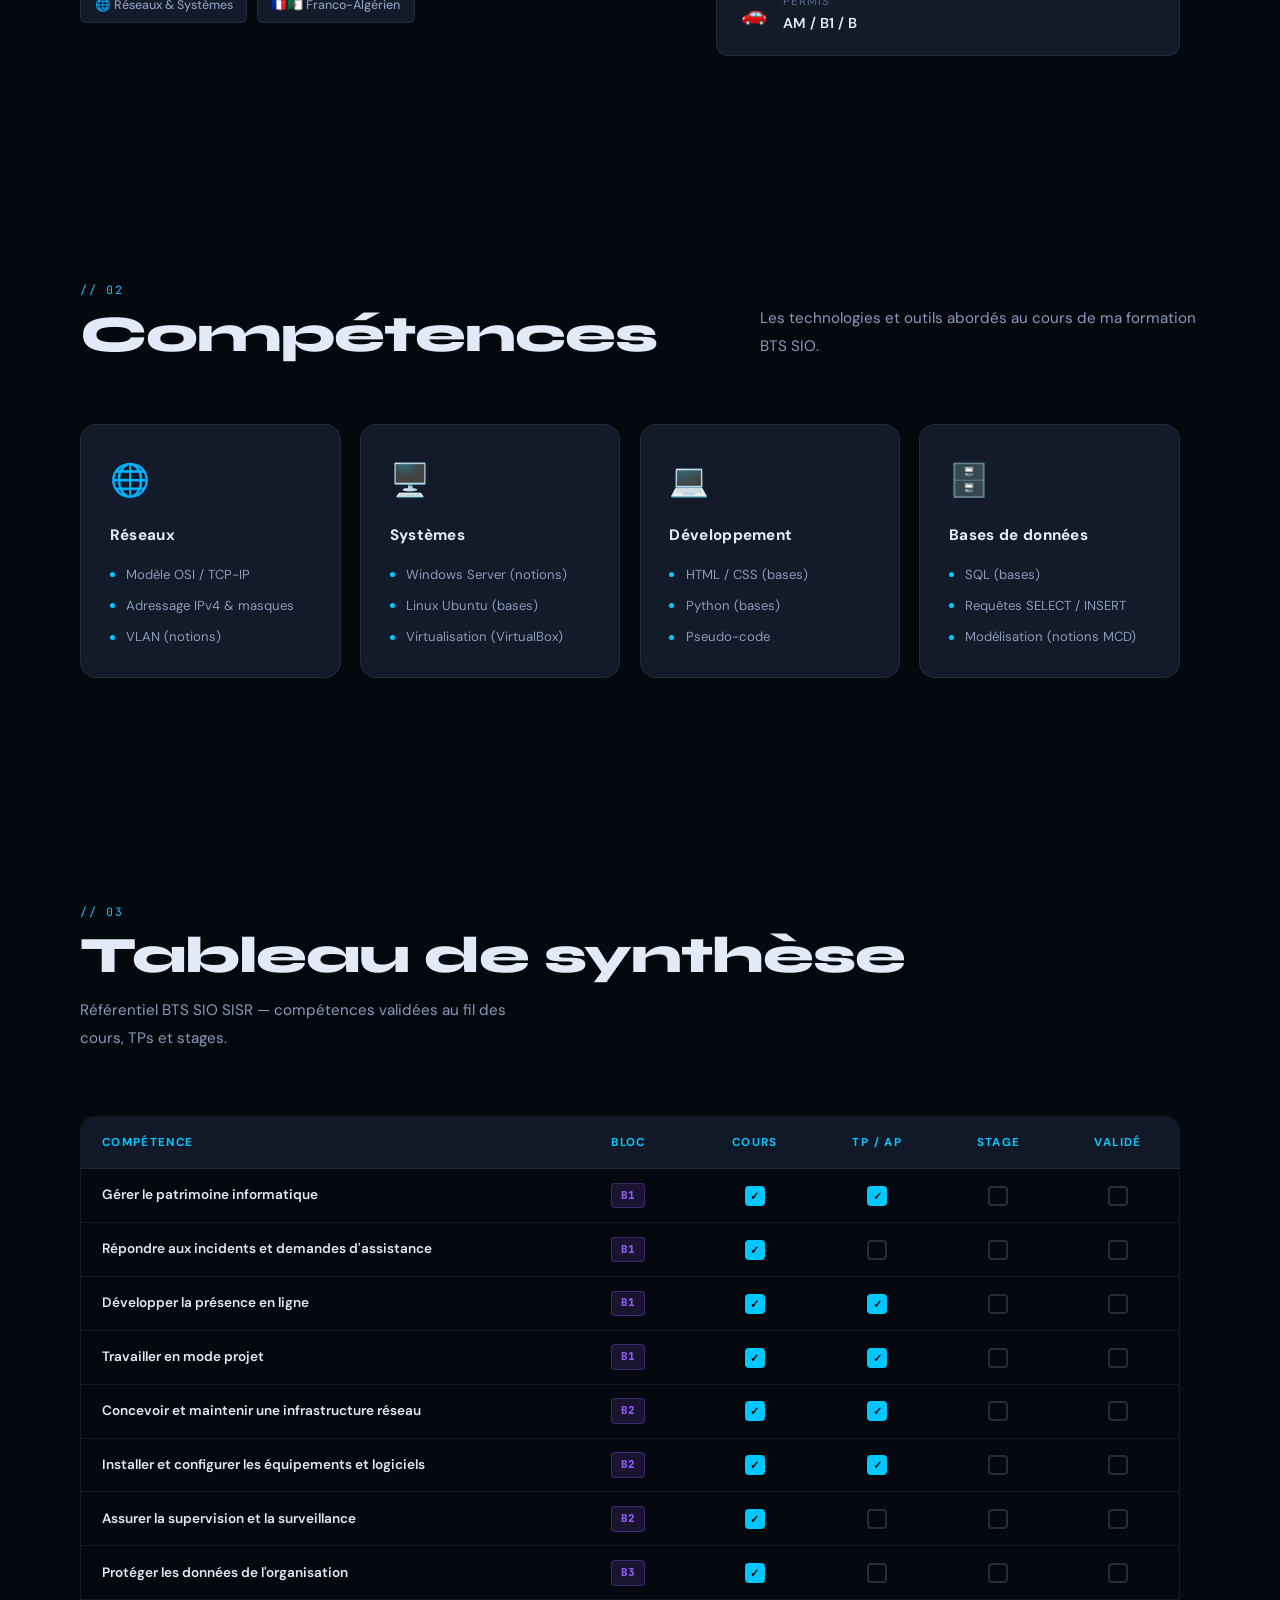
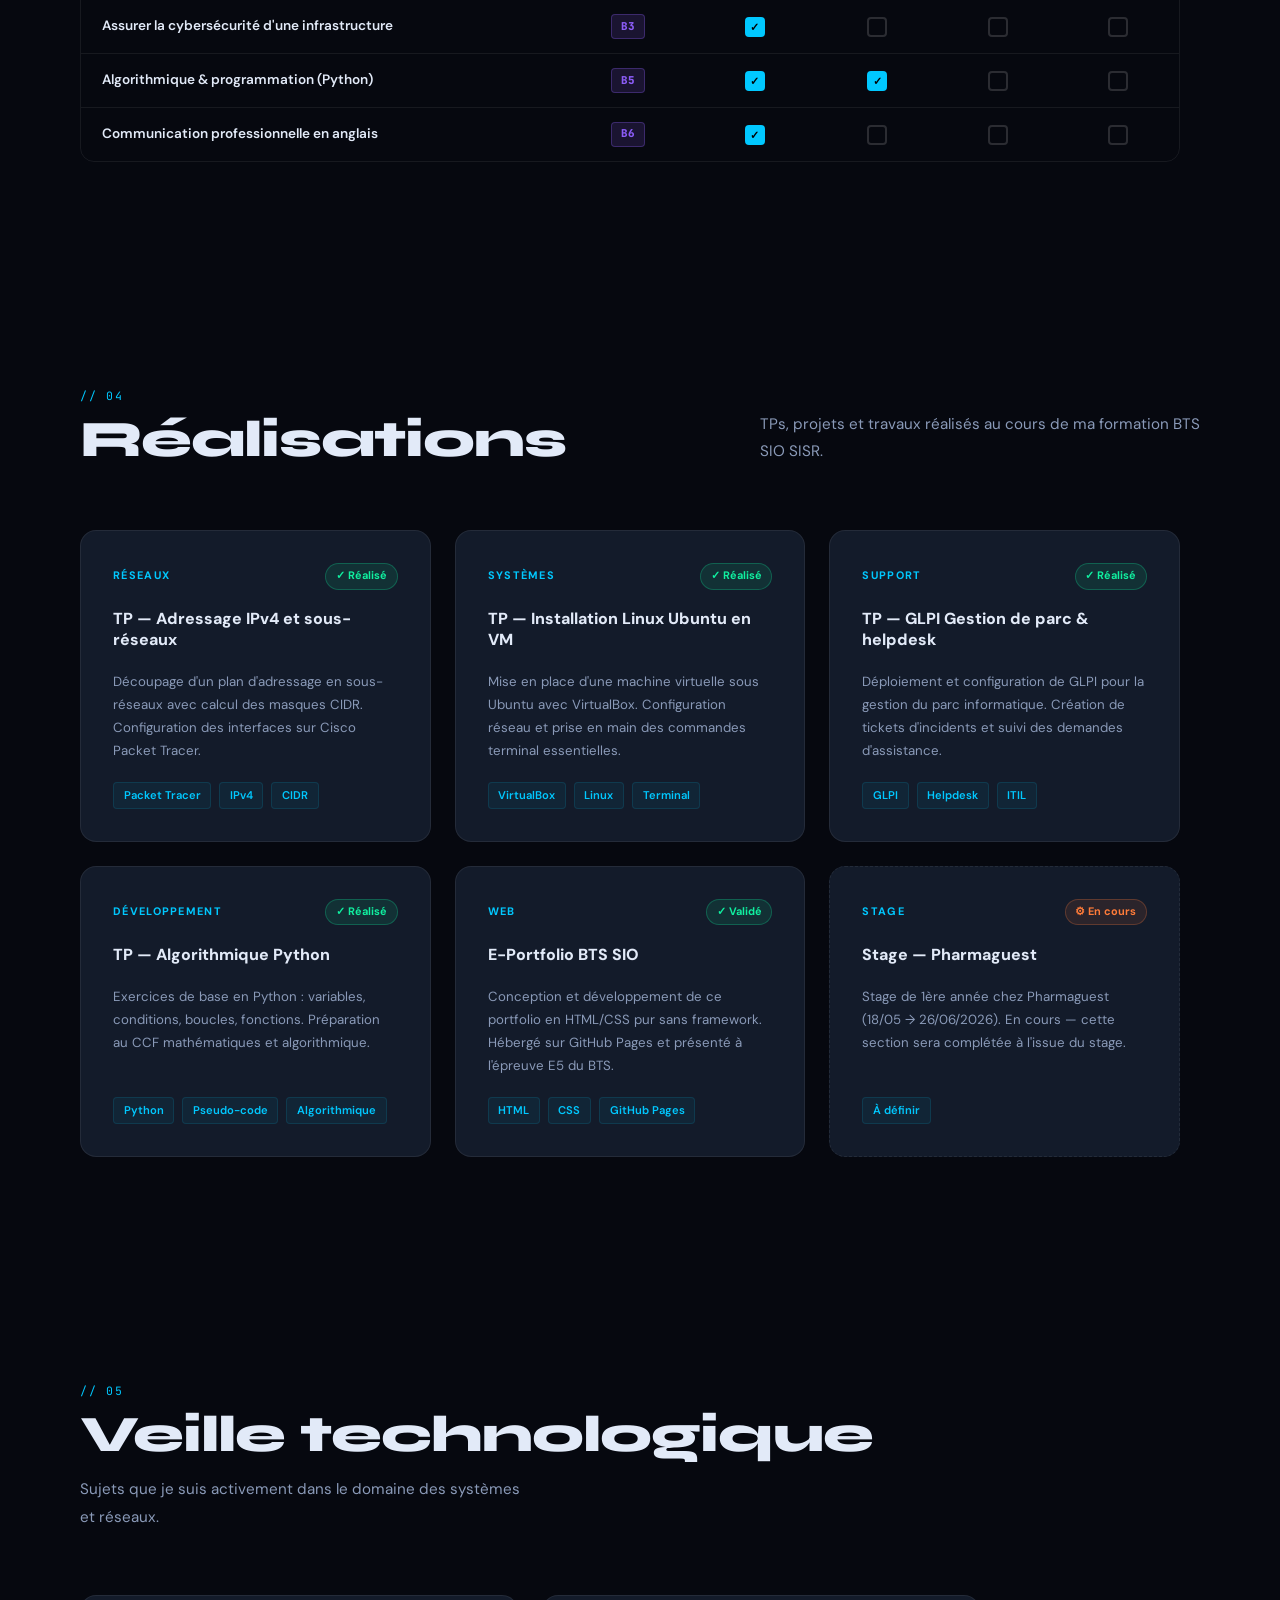
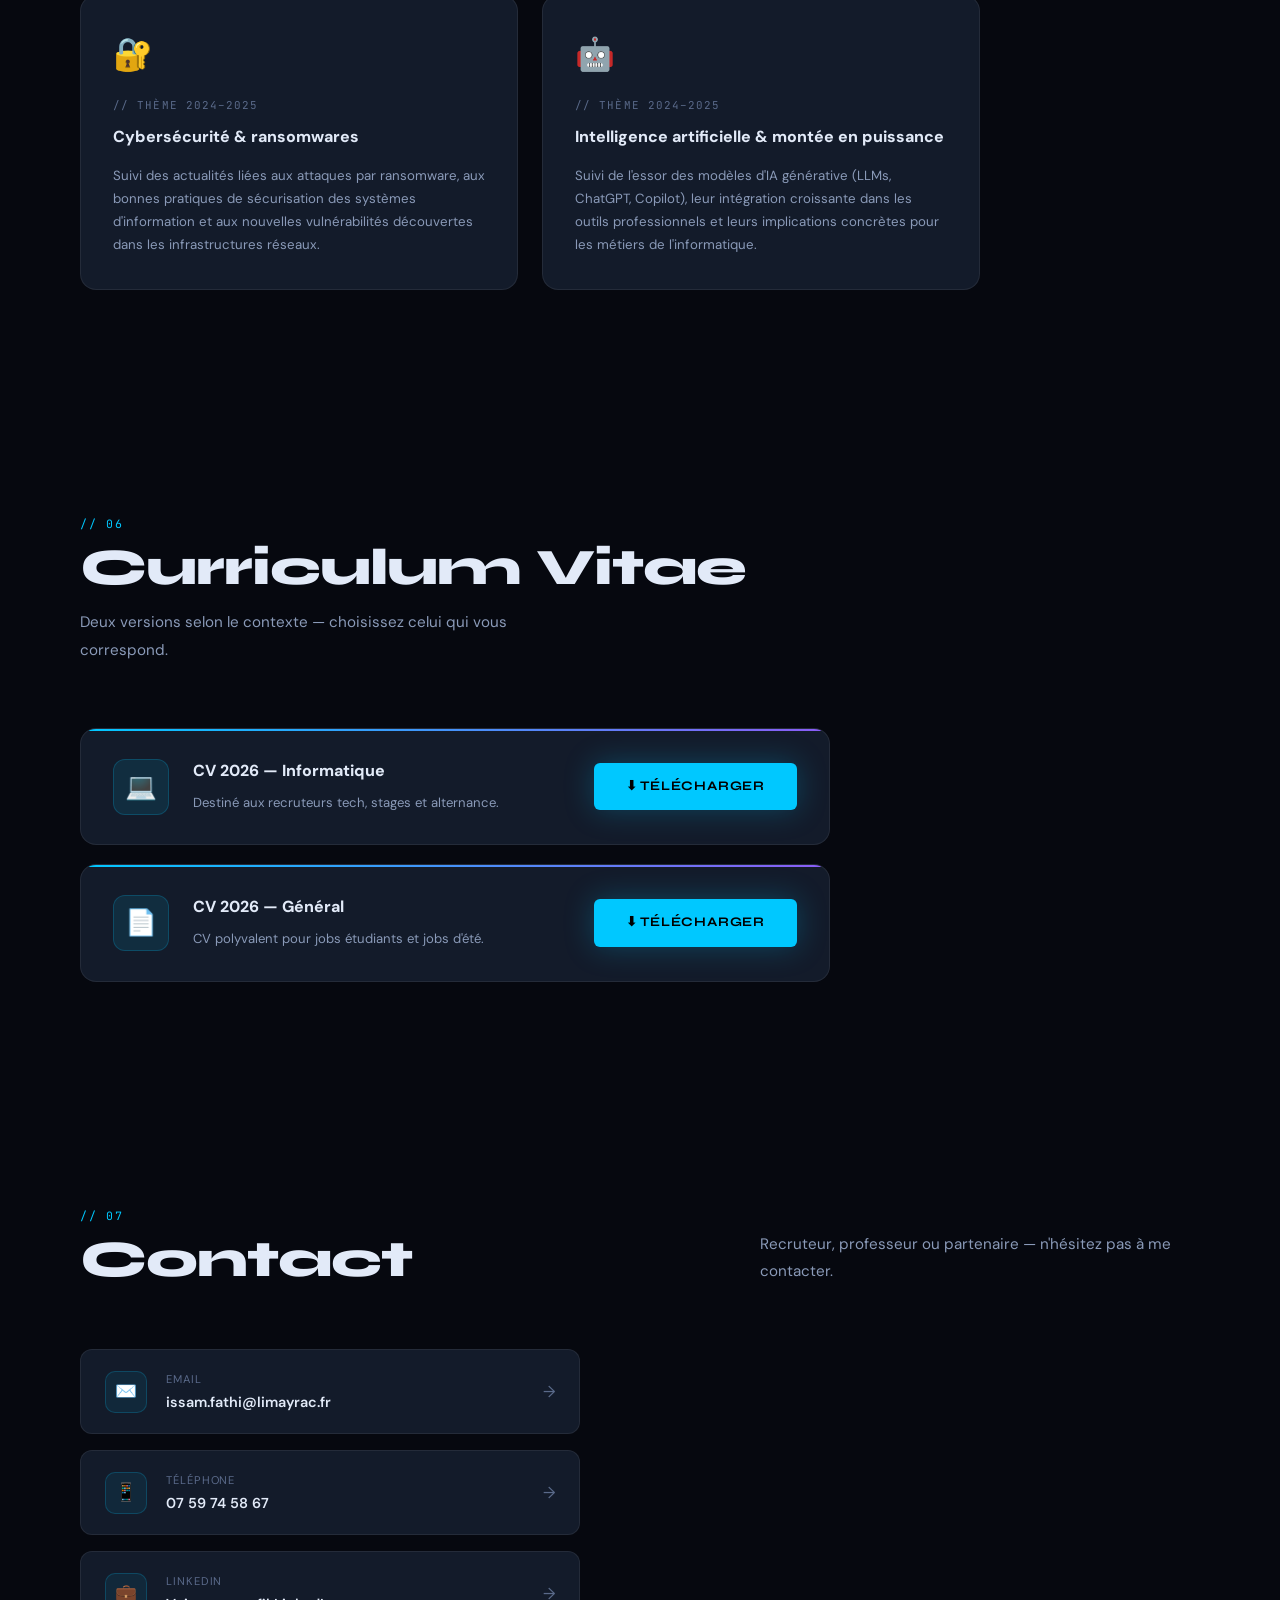
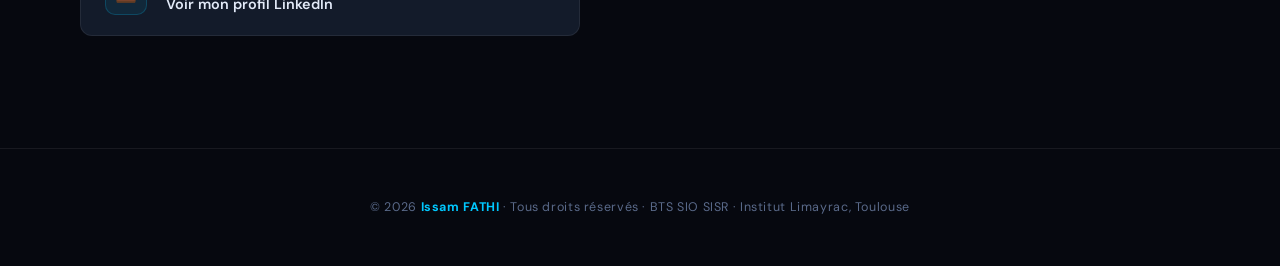
==== commit f59909cb: "Update index.html" ====
--- a/index.html
+++ b/index.html
@@ -1,369 +1,448 @@
 <!DOCTYPE html>
 <html lang="fr">
 <head>
-  <meta charset="UTF-8" />
+  <meta charset="UTF-8"/>
   <meta name="viewport" content="width=device-width, initial-scale=1.0"/>
   <title>Issam FATHI — Portfolio BTS SIO SISR</title>
-  <link href="https://fonts.googleapis.com/css2?family=Syne:wght@400;600;700;800&family=DM+Sans:ital,wght@0,300;0,400;0,500;1,300&display=swap" rel="stylesheet"/>
+  <link href="https://fonts.googleapis.com/css2?family=Syne:wght@400;600;700;800&family=DM+Sans:ital,wght@0,300;0,400;0,500;1,300&family=JetBrains+Mono:wght@400;500&display=swap" rel="stylesheet"/>
   <style>
     :root {
-      --bg:        #0a0d13;
-      --surface:   #111520;
-      --card:      #161c2d;
-      --border:    #1e2a42;
-      --accent:    #00c2ff;
-      --accent2:   #7b61ff;
-      --text:      #e8edf5;
-      --muted:     #6b7a99;
-      --green:     #00e5a0;
-      --orange:    #ff8c42;
+      --bg:       #06080f;
+      --s1:       #0c1018;
+      --s2:       #111828;
+      --card:     #131b2a;
+      --border:   rgba(255,255,255,.07);
+      --border2:  rgba(0,200,255,.2);
+      --cyan:     #00c8ff;
+      --cyan2:    #00eaff;
+      --violet:   #8b5cf6;
+      --green:    #10f0a0;
+      --orange:   #ff7b39;
+      --text:     #e2eaf8;
+      --muted:    #5a6a8a;
+      --muted2:   #8a9ab8;
     }
 
     *, *::before, *::after { box-sizing: border-box; margin: 0; padding: 0; }
-
-    html { scroll-behavior: smooth; }
+    html { scroll-behavior: smooth; font-size: 16px; }
 
     body {
       background: var(--bg);
       color: var(--text);
       font-family: 'DM Sans', sans-serif;
-      font-size: 16px;
-      line-height: 1.7;
       overflow-x: hidden;
-    }
-
-    /* ── NOISE OVERLAY ── */
+      line-height: 1.65;
+    }
+
+    /* ── GRID BACKGROUND ── */
     body::before {
       content: '';
-      position: fixed; inset: 0;
-      background-image: url("data:image/svg+xml,%3Csvg viewBox='0 0 256 256' xmlns='http://www.w3.org/2000/svg'%3E%3Cfilter id='n'%3E%3CfeTurbulence type='fractalNoise' baseFrequency='0.9' numOctaves='4' stitchTiles='stitch'/%3E%3C/filter%3E%3Crect width='100%25' height='100%25' filter='url(%23n)' opacity='0.04'/%3E%3C/svg%3E");
-      pointer-events: none; z-index: 0; opacity: .5;
+      position: fixed; inset: 0; z-index: 0; pointer-events: none;
+      background-image:
+        linear-gradient(rgba(0,200,255,.03) 1px, transparent 1px),
+        linear-gradient(90deg, rgba(0,200,255,.03) 1px, transparent 1px);
+      background-size: 60px 60px;
+    }
+
+    /* ── CURSOR GLOW ── */
+    .cursor-glow {
+      position: fixed; width: 400px; height: 400px;
+      border-radius: 50%; pointer-events: none; z-index: 1;
+      background: radial-gradient(circle, rgba(0,200,255,.06) 0%, transparent 70%);
+      transform: translate(-50%, -50%);
+      transition: left .15s ease, top .15s ease;
     }
 
     /* ── NAV ── */
     nav {
-      position: fixed; top: 0; left: 0; right: 0; z-index: 100;
+      position: fixed; top: 0; left: 0; right: 0; z-index: 200;
       display: flex; align-items: center; justify-content: space-between;
-      padding: 1.1rem 4rem;
-      background: rgba(10,13,19,.85);
-      backdrop-filter: blur(16px);
+      padding: 1.2rem 5rem;
+      background: rgba(6,8,15,.8);
+      backdrop-filter: blur(20px) saturate(180%);
       border-bottom: 1px solid var(--border);
     }
-    .nav-logo {
-      font-family: 'Syne', sans-serif;
-      font-weight: 800; font-size: 1.1rem;
-      color: var(--accent); letter-spacing: .04em;
-    }
-    .nav-links { display: flex; gap: 2.2rem; list-style: none; }
+    .nav-logo { font-family: 'Syne', sans-serif; font-weight: 900; font-size: 1rem; letter-spacing: .08em; text-transform: uppercase; color: var(--text); }
+    .nav-logo span { color: var(--cyan); }
+    .nav-links { display: flex; gap: 2.5rem; list-style: none; }
     .nav-links a {
       color: var(--muted); text-decoration: none;
-      font-size: .88rem; font-weight: 500; letter-spacing: .03em;
+      font-size: .8rem; font-weight: 700; letter-spacing: .08em;
+      text-transform: uppercase;
       transition: color .2s;
-    }
-    .nav-links a:hover { color: var(--text); }
+      position: relative;
+    }
+    .nav-links a::after {
+      content: ''; position: absolute; bottom: -4px; left: 0;
+      width: 0; height: 1px; background: var(--cyan);
+      transition: width .3s;
+    }
+    .nav-links a:hover { color: var(--cyan); }
+    .nav-links a:hover::after { width: 100%; }
 
     /* ── HERO ── */
     #hero {
       min-height: 100vh;
       display: flex; align-items: center;
-      padding: 8rem 4rem 4rem;
+      padding: 8rem 5rem 5rem;
       position: relative; overflow: hidden;
     }
-    .hero-glow {
-      position: absolute; top: -120px; right: -80px;
-      width: 700px; height: 700px; border-radius: 50%;
-      background: radial-gradient(circle, rgba(0,194,255,.12) 0%, transparent 70%);
-      pointer-events: none;
-    }
-    .hero-glow2 {
-      position: absolute; bottom: -100px; left: 10%;
-      width: 500px; height: 500px; border-radius: 50%;
-      background: radial-gradient(circle, rgba(123,97,255,.1) 0%, transparent 70%);
-      pointer-events: none;
-    }
-    .hero-content { position: relative; max-width: 720px; }
-    .hero-badge {
-      display: inline-flex; align-items: center; gap: .5rem;
-      background: rgba(0,194,255,.08); border: 1px solid rgba(0,194,255,.25);
-      color: var(--accent); border-radius: 100px;
-      padding: .35rem 1rem; font-size: .78rem; font-weight: 500;
-      margin-bottom: 1.8rem; letter-spacing: .05em;
-    }
-    .hero-badge::before {
-      content: ''; width: 6px; height: 6px; border-radius: 50%;
-      background: var(--accent);
-      box-shadow: 0 0 8px var(--accent);
-      animation: blink 2s infinite;
-    }
-    @keyframes blink { 0%,100%{opacity:1} 50%{opacity:.3} }
-
+    .hero-bg-text {
+      position: absolute; right: -2rem; top: 50%;
+      transform: translateY(-50%);
+      font-family: 'Syne', sans-serif;
+      font-weight: 900; font-size: clamp(10rem, 20vw, 22rem);
+      color: transparent;
+      -webkit-text-stroke: 1px rgba(0,200,255,.06);
+      letter-spacing: -.05em; line-height: 1;
+      pointer-events: none; user-select: none; z-index: 0;
+    }
+    .hero-left { position: relative; z-index: 2; }
+    .hero-eyebrow {
+      display: inline-flex; align-items: center; gap: .6rem;
+      font-size: .72rem; font-weight: 700; letter-spacing: .2em;
+      text-transform: uppercase; color: var(--cyan);
+      margin-bottom: 1.5rem;
+    }
+    .hero-eyebrow::before {
+      content: ''; width: 28px; height: 1px; background: var(--cyan);
+    }
     h1 {
       font-family: 'Syne', sans-serif;
-      font-size: clamp(2.8rem, 6vw, 5.2rem);
-      font-weight: 800; line-height: 1.05;
-      letter-spacing: -.02em;
-      margin-bottom: 1.4rem;
-    }
-    h1 span { color: var(--accent); }
-
+      font-weight: 900;
+      font-size: clamp(3.5rem, 6vw, 6rem);
+      line-height: .95; letter-spacing: -.03em;
+      margin-bottom: 1.8rem;
+    }
+    h1 .name-last {
+      display: block;
+      background: linear-gradient(135deg, var(--cyan) 0%, var(--violet) 100%);
+      -webkit-background-clip: text; -webkit-text-fill-color: transparent;
+      background-clip: text;
+    }
     .hero-sub {
-      font-size: 1.1rem; color: var(--muted);
-      max-width: 500px; margin-bottom: 2.6rem;
-      font-weight: 300;
+      font-size: 1rem; color: var(--muted2); line-height: 1.8;
+      max-width: 420px; margin-bottom: 2.5rem; font-weight: 400;
     }
     .hero-actions { display: flex; gap: 1rem; flex-wrap: wrap; }
-
     .btn {
       display: inline-flex; align-items: center; gap: .5rem;
-      padding: .75rem 1.8rem; border-radius: 8px;
-      font-size: .9rem; font-weight: 500; cursor: pointer;
+      padding: .8rem 2rem; border-radius: 6px;
+      font-size: .82rem; font-weight: 700; letter-spacing: .06em;
+      text-transform: uppercase; cursor: pointer;
       text-decoration: none; transition: all .25s; border: none;
+      font-family: 'Syne', sans-serif;
     }
     .btn-primary {
-      background: var(--accent); color: #000;
-      box-shadow: 0 0 24px rgba(0,194,255,.3);
-    }
-    .btn-primary:hover { background: #33cfff; box-shadow: 0 0 36px rgba(0,194,255,.5); transform: translateY(-2px); }
-    .btn-outline {
+      background: var(--cyan); color: #000;
+      box-shadow: 0 0 30px rgba(0,200,255,.25);
+    }
+    .btn-primary:hover { background: var(--cyan2); transform: translateY(-2px); box-shadow: 0 0 50px rgba(0,200,255,.4); }
+    .btn-ghost {
       background: transparent; color: var(--text);
+      border: 1px solid var(--border2);
+    }
+    .btn-ghost:hover { background: rgba(0,200,255,.05); border-color: var(--cyan); color: var(--cyan); transform: translateY(-2px); }
+
+    /* HERO RIGHT — carte identité */
+    .hero-right { position: relative; z-index: 2; }
+    .id-card {
+      background: var(--card);
       border: 1px solid var(--border);
-    }
-    .btn-outline:hover { border-color: var(--accent); color: var(--accent); transform: translateY(-2px); }
-
-    /* ── SECTIONS ── */
-    section { padding: 6rem 4rem; position: relative; }
-    section + section { border-top: 1px solid var(--border); }
-
-    .section-label {
-      display: inline-block;
-      font-size: .72rem; font-weight: 600; letter-spacing: .15em;
-      text-transform: uppercase; color: var(--accent);
-      margin-bottom: 1rem;
+      border-radius: 20px; padding: 2.5rem;
+      position: relative; overflow: hidden;
+    }
+    .id-card::before {
+      content: '';
+      position: absolute; top: 0; left: 0; right: 0; height: 3px;
+      background: linear-gradient(90deg, var(--cyan), var(--violet));
+    }
+    .id-card-header {
+      display: flex; align-items: center; gap: 1.2rem; margin-bottom: 2rem;
+    }
+    .id-avatar {
+      width: 64px; height: 64px; border-radius: 50%;
+      background: linear-gradient(135deg, rgba(0,200,255,.2), rgba(139,92,246,.2));
+      border: 2px solid var(--border2);
+      display: flex; align-items: center; justify-content: center;
+      font-size: 1.8rem; flex-shrink: 0;
+    }
+    .id-name { font-weight: 800; font-size: 1.1rem; }
+    .id-role { font-size: .78rem; color: var(--cyan); font-weight: 700; letter-spacing: .06em; text-transform: uppercase; margin-top: .2rem; }
+    .id-stats {
+      display: grid; grid-template-columns: 1fr 1fr;
+      gap: 1rem; margin-bottom: 2rem;
+    }
+    .id-stat {
+      background: var(--s2); border-radius: 10px; padding: 1rem;
+      border: 1px solid var(--border);
+    }
+    .id-stat-val { font-family: 'JetBrains Mono', monospace; font-size: 1.5rem; font-weight: 500; color: var(--cyan); }
+    .id-stat-label { font-size: .72rem; color: var(--muted); margin-top: .2rem; text-transform: uppercase; letter-spacing: .06em; }
+    .id-tags { display: flex; flex-wrap: wrap; gap: .5rem; }
+    .id-tag {
+      background: rgba(0,200,255,.07); border: 1px solid rgba(0,200,255,.15);
+      color: var(--muted2); border-radius: 4px;
+      padding: .25rem .7rem; font-size: .74rem; font-weight: 500;
+    }
+
+    /* ── SECTION BASE ── */
+    section { padding: 7rem 5rem; position: relative; z-index: 2; }
+    .section-line {
+      width: 100%; height: 1px; background: var(--border);
+      margin-bottom: 7rem;
+    }
+    .section-header { display: flex; align-items: flex-end; justify-content: space-between; margin-bottom: 4rem; flex-wrap: wrap; gap: 1rem; }
+    .section-num {
+      font-family: 'JetBrains Mono', monospace;
+      font-size: .72rem; color: var(--cyan); letter-spacing: .15em;
+      margin-bottom: .6rem; display: block;
     }
     h2 {
       font-family: 'Syne', sans-serif;
-      font-size: clamp(1.8rem, 3.5vw, 2.8rem);
-      font-weight: 700; margin-bottom: 1rem;
-    }
-    .section-desc { color: var(--muted); max-width: 520px; margin-bottom: 3.5rem; font-weight: 300; }
+      font-weight: 900; font-size: clamp(2rem, 4vw, 3.2rem);
+      letter-spacing: -.02em; line-height: 1;
+    }
+    .section-desc { color: var(--muted2); max-width: 440px; font-size: .95rem; line-height: 1.8; }
 
     /* ── À PROPOS ── */
-    .about-grid {
-      display: grid; grid-template-columns: 1fr;
-      gap: 2rem; max-width: 720px;
-    }
-    .about-info { display: flex; flex-direction: column; gap: 1.5rem; }
-    .about-text { color: var(--muted); font-weight: 300; line-height: 1.85; }
-    .about-tags { display: flex; flex-wrap: wrap; gap: .6rem; margin-top: .5rem; }
+    .about-layout { display: grid; grid-template-columns: 1.2fr 1fr; gap: 5rem; align-items: start; max-width: 1100px; }
+    .about-text { color: var(--muted2); line-height: 1.9; font-size: .98rem; }
+    .about-text strong { color: var(--text); font-weight: 700; }
+    .about-tags { display: flex; flex-wrap: wrap; gap: .6rem; margin-top: 2rem; }
     .tag {
       background: var(--card); border: 1px solid var(--border);
-      color: var(--muted); border-radius: 6px;
-      padding: .3rem .75rem; font-size: .78rem;
-    }
+      color: var(--muted2); border-radius: 6px;
+      padding: .35rem .85rem; font-size: .78rem; font-weight: 500;
+      transition: border-color .2s, color .2s;
+    }
+    .tag:hover { border-color: var(--cyan); color: var(--cyan); }
+    .about-sidebar { display: flex; flex-direction: column; gap: 1.2rem; }
+    .about-info-item {
+      background: var(--card); border: 1px solid var(--border);
+      border-radius: 12px; padding: 1.2rem 1.5rem;
+      display: flex; align-items: center; gap: 1rem;
+      transition: border-color .2s;
+    }
+    .about-info-item:hover { border-color: var(--border2); }
+    .about-info-icon { font-size: 1.3rem; flex-shrink: 0; }
+    .about-info-label { font-size: .72rem; color: var(--muted); text-transform: uppercase; letter-spacing: .08em; }
+    .about-info-val { font-size: .9rem; font-weight: 600; margin-top: .1rem; }
 
     /* ── COMPÉTENCES ── */
     .skills-grid {
-      display: grid; grid-template-columns: repeat(auto-fill, minmax(240px, 1fr));
-      gap: 1.2rem; max-width: 1050px;
+      display: grid; grid-template-columns: repeat(4, 1fr);
+      gap: 1.2rem; max-width: 1100px;
     }
     .skill-card {
       background: var(--card); border: 1px solid var(--border);
-      border-radius: 12px; padding: 1.5rem;
-      transition: border-color .25s, transform .25s;
-    }
-    .skill-card:hover { border-color: var(--accent); transform: translateY(-4px); }
-    .skill-icon { font-size: 1.8rem; margin-bottom: .9rem; }
-    .skill-title {
-      font-family: 'Syne', sans-serif;
-      font-weight: 600; font-size: .95rem; margin-bottom: .6rem;
-    }
-    .skill-items { display: flex; flex-direction: column; gap: .4rem; }
+      border-radius: 16px; padding: 1.8rem;
+      transition: all .3s; position: relative; overflow: hidden;
+    }
+    .skill-card::before {
+      content: ''; position: absolute; top: 0; left: 0; right: 0; height: 2px;
+      background: linear-gradient(90deg, var(--cyan), var(--violet));
+      transform: scaleX(0); transform-origin: left;
+      transition: transform .3s;
+    }
+    .skill-card:hover { border-color: var(--border2); transform: translateY(-6px); }
+    .skill-card:hover::before { transform: scaleX(1); }
+    .skill-icon { font-size: 2rem; margin-bottom: 1rem; }
+    .skill-title { font-weight: 800; font-size: .95rem; margin-bottom: 1rem; letter-spacing: .02em; }
+    .skill-items { display: flex; flex-direction: column; gap: .6rem; }
     .skill-item {
-      display: flex; align-items: center; gap: .6rem;
-      font-size: .82rem; color: var(--muted);
-    }
-    .skill-item::before {
-      content: ''; width: 5px; height: 5px; border-radius: 50%;
-      background: var(--accent); flex-shrink: 0;
-    }
-    .skill-item.learning { color: #6b7a99; font-style: italic; }
-    .skill-item.learning::before { background: var(--orange); }
-
-    /* ── TABLEAU SYNTHÈSE COMPÉTENCES ── */
-    .synth-table { width: 100%; max-width: 1100px; border-collapse: collapse; }
+      display: flex; align-items: center; gap: .7rem;
+      font-size: .82rem; color: var(--muted2);
+    }
+    .skill-dot {
+      width: 5px; height: 5px; border-radius: 50%;
+      background: var(--cyan); flex-shrink: 0;
+    }
+
+    /* ── TABLEAU COMPÉTENCES ── */
+    .synth-wrap { overflow-x: auto; max-width: 1100px; border-radius: 14px; border: 1px solid var(--border); }
+    .synth-table { width: 100%; border-collapse: collapse; }
+    .synth-table thead { background: var(--s2); }
     .synth-table th {
-      background: var(--card); border: 1px solid var(--border);
-      padding: .75rem 1.1rem; text-align: left;
-      font-family: 'Syne', sans-serif; font-size: .82rem;
-      font-weight: 600; color: var(--accent); letter-spacing: .06em;
-      text-transform: uppercase;
+      padding: 1rem 1.3rem; text-align: left;
+      font-size: .72rem; font-weight: 700;
+      color: var(--cyan); letter-spacing: .12em;
+      text-transform: uppercase; border-bottom: 1px solid var(--border);
     }
     .synth-table td {
-      background: var(--surface); border: 1px solid var(--border);
-      padding: .65rem 1.1rem; font-size: .85rem; color: var(--muted);
-      vertical-align: middle;
-    }
-    .synth-table tr:hover td { background: var(--card); }
-    .synth-table td:first-child { font-weight: 500; color: var(--text); }
+      padding: .85rem 1.3rem; font-size: .85rem;
+      border-bottom: 1px solid var(--border);
+      color: var(--muted2); vertical-align: middle;
+    }
+    .synth-table tbody tr:last-child td { border-bottom: none; }
+    .synth-table tbody tr:hover td { background: var(--s2); }
+    .synth-table td:first-child { font-weight: 600; color: var(--text); }
     .check-cell { text-align: center; }
     .check-box {
-      width: 22px; height: 22px; border-radius: 5px;
-      border: 2px solid var(--border); background: transparent;
+      width: 20px; height: 20px; border-radius: 4px;
+      border: 2px solid rgba(255,255,255,.15); background: transparent;
       cursor: pointer; appearance: none; -webkit-appearance: none;
       position: relative; transition: all .2s; display: inline-block;
       vertical-align: middle;
     }
-    .check-box:checked {
-      background: var(--accent); border-color: var(--accent);
-    }
+    .check-box:checked { background: var(--cyan); border-color: var(--cyan); }
     .check-box:checked::after {
       content: '✓'; position: absolute; top: 50%; left: 50%;
       transform: translate(-50%, -50%);
-      color: #000; font-size: .75rem; font-weight: 700;
+      color: #000; font-size: .7rem; font-weight: 900;
     }
     .bloc-badge {
-      display: inline-block; padding: .2rem .6rem; border-radius: 4px;
-      font-size: .7rem; font-weight: 700; font-family: 'Syne', sans-serif;
-      background: rgba(123,97,255,.15); color: var(--accent2);
-      border: 1px solid rgba(123,97,255,.3); white-space: nowrap;
+      display: inline-block; padding: .18rem .55rem; border-radius: 4px;
+      font-size: .68rem; font-weight: 800;
+      font-family: 'JetBrains Mono', monospace;
+      background: rgba(139,92,246,.15); color: var(--violet);
+      border: 1px solid rgba(139,92,246,.3);
     }
 
     /* ── RÉALISATIONS ── */
-    .real-tabs { display: flex; gap: .6rem; margin-bottom: 2.5rem; flex-wrap: wrap; }
-    .tab-btn {
-      padding: .45rem 1.1rem; border-radius: 6px;
-      background: var(--card); border: 1px solid var(--border);
-      color: var(--muted); font-size: .82rem; cursor: pointer;
-      transition: all .2s; font-family: 'DM Sans', sans-serif;
-    }
-    .tab-btn.active { background: rgba(0,194,255,.1); border-color: var(--accent); color: var(--accent); }
     .projects-grid {
-      display: grid; grid-template-columns: repeat(auto-fill, minmax(300px, 1fr));
-      gap: 1.2rem; max-width: 1100px;
+      display: grid; grid-template-columns: repeat(3, 1fr);
+      gap: 1.5rem; max-width: 1100px;
     }
     .project-card {
       background: var(--card); border: 1px solid var(--border);
-      border-radius: 14px; padding: 1.8rem;
-      display: flex; flex-direction: column; gap: 1rem;
-      transition: all .25s;
-    }
-    .project-card:hover { border-color: rgba(0,194,255,.4); transform: translateY(-4px); }
-    .project-card.placeholder {
-      opacity: .5; border-style: dashed;
-    }
-    .project-top { display: flex; justify-content: space-between; align-items: flex-start; }
+      border-radius: 16px; padding: 2rem;
+      display: flex; flex-direction: column; gap: 1.2rem;
+      transition: all .3s; position: relative; overflow: hidden;
+    }
+    .project-card:hover { border-color: var(--border2); transform: translateY(-6px); box-shadow: 0 20px 60px rgba(0,0,0,.4); }
+    .project-card.placeholder { opacity: .45; border-style: dashed; }
+    .project-card.placeholder:hover { transform: none; }
+    .project-num {
+      font-family: 'JetBrains Mono', monospace;
+      font-size: .68rem; color: var(--muted); letter-spacing: .1em;
+    }
+    .project-top { display: flex; justify-content: space-between; align-items: center; }
     .project-cat {
-      font-size: .7rem; font-weight: 600; letter-spacing: .1em;
-      text-transform: uppercase; color: var(--accent);
+      font-size: .68rem; font-weight: 700; letter-spacing: .12em;
+      text-transform: uppercase; color: var(--cyan);
     }
     .project-status {
-      font-size: .7rem; padding: .25rem .65rem; border-radius: 100px;
-      font-weight: 500;
-    }
-    .status-done { background: rgba(0,229,160,.1); color: var(--green); border: 1px solid rgba(0,229,160,.3); }
-    .status-wip  { background: rgba(255,140,66,.1); color: var(--orange); border: 1px solid rgba(255,140,66,.3); }
-    .status-soon { background: rgba(107,122,153,.1); color: var(--muted); border: 1px solid var(--border); }
-    .project-title {
-      font-family: 'Syne', sans-serif;
-      font-weight: 700; font-size: 1.05rem;
-    }
-    .project-desc { font-size: .85rem; color: var(--muted); line-height: 1.7; }
-    .project-footer { display: flex; flex-wrap: wrap; gap: .5rem; margin-top: auto; }
+      font-size: .68rem; padding: .22rem .6rem; border-radius: 100px; font-weight: 700;
+    }
+    .status-done { background: rgba(16,240,160,.1); color: var(--green); border: 1px solid rgba(16,240,160,.25); }
+    .status-wip  { background: rgba(255,123,57,.1); color: var(--orange); border: 1px solid rgba(255,123,57,.25); }
+    .status-soon { background: rgba(90,106,138,.1); color: var(--muted2); border: 1px solid var(--border); }
+    .project-title { font-weight: 800; font-size: 1rem; line-height: 1.3; }
+    .project-desc { font-size: .83rem; color: var(--muted2); line-height: 1.75; flex: 1; }
+    .project-link {
+      display: inline-flex; align-items: center; gap: .4rem;
+      font-size: .78rem; font-weight: 700; color: var(--cyan);
+      text-decoration: none; letter-spacing: .04em;
+      opacity: 0; transition: opacity .2s;
+    }
+    .project-card:hover .project-link { opacity: 1; }
+    .project-footer { display: flex; flex-wrap: wrap; gap: .5rem; }
     .ptag {
-      background: rgba(0,194,255,.07); border: 1px solid rgba(0,194,255,.15);
-      color: var(--accent); border-radius: 5px;
-      padding: .22rem .6rem; font-size: .72rem; font-weight: 500;
-    }
-
-    /* ── VEILLE TECHNO ── */
-    .veille-grid {
-      display: grid; grid-template-columns: repeat(auto-fill, minmax(280px, 1fr));
-      gap: 1.2rem; max-width: 900px;
-    }
+      background: rgba(0,200,255,.06); border: 1px solid rgba(0,200,255,.12);
+      color: var(--cyan); border-radius: 4px;
+      padding: .2rem .6rem; font-size: .7rem; font-weight: 600;
+    }
+
+    /* ── VEILLE ── */
+    .veille-grid { display: grid; grid-template-columns: 1fr 1fr; gap: 1.5rem; max-width: 900px; }
     .veille-card {
       background: var(--card); border: 1px solid var(--border);
-      border-radius: 12px; padding: 1.5rem;
-      transition: all .25s;
-    }
-    .veille-card:hover { border-color: var(--accent); transform: translateY(-3px); }
-    .veille-date { font-size: .72rem; color: var(--muted); margin-bottom: .5rem; }
-    .veille-title { font-family: 'Syne', sans-serif; font-weight: 600; margin-bottom: .6rem; }
-    .veille-desc { font-size: .83rem; color: var(--muted); line-height: 1.65; }
+      border-radius: 16px; padding: 2rem;
+      transition: all .3s; position: relative; overflow: hidden;
+    }
+    .veille-card::after {
+      content: ''; position: absolute; bottom: 0; left: 0; right: 0; height: 2px;
+      background: linear-gradient(90deg, var(--cyan), var(--violet));
+      transform: scaleX(0); transform-origin: left; transition: transform .4s;
+    }
+    .veille-card:hover { border-color: var(--border2); transform: translateY(-4px); }
+    .veille-card:hover::after { transform: scaleX(1); }
+    .veille-icon { font-size: 2rem; margin-bottom: 1rem; }
+    .veille-date { font-family: 'JetBrains Mono', monospace; font-size: .68rem; color: var(--muted); letter-spacing: .1em; margin-bottom: .6rem; }
+    .veille-title { font-weight: 800; font-size: 1rem; margin-bottom: .8rem; }
+    .veille-desc { font-size: .83rem; color: var(--muted2); line-height: 1.75; }
 
     /* ── CV ── */
-    #cv {
-      display: flex; flex-direction: column; align-items: flex-start; gap: 2rem;
-    }
-    .cv-box {
+    .cv-layout { display: flex; flex-direction: column; gap: 1.2rem; max-width: 750px; }
+    .cv-card {
       background: var(--card); border: 1px solid var(--border);
-      border-radius: 14px; padding: 2rem 2.5rem;
-      display: flex; align-items: center; gap: 2rem;
-      max-width: 540px;
-    }
-    .cv-icon { font-size: 2.8rem; }
-    .cv-meta { display: flex; flex-direction: column; gap: .4rem; }
-    .cv-meta strong { font-family: 'Syne', sans-serif; font-weight: 700; }
-    .cv-meta span { font-size: .85rem; color: var(--muted); }
+      border-radius: 16px; padding: 1.8rem 2rem;
+      display: flex; align-items: center; gap: 1.5rem;
+      position: relative; overflow: hidden;
+      transition: border-color .3s;
+    }
+    .cv-card:hover { border-color: var(--border2); }
+    .cv-card::before {
+      content: ''; position: absolute; top: 0; left: 0; right: 0; height: 2px;
+      background: linear-gradient(90deg, var(--cyan), var(--violet));
+    }
+    .cv-icon-wrap {
+      width: 56px; height: 56px; border-radius: 12px;
+      background: rgba(0,200,255,.1); border: 1px solid var(--border2);
+      display: flex; align-items: center; justify-content: center;
+      font-size: 1.6rem; flex-shrink: 0;
+    }
+    .cv-info { flex: 1; }
+    .cv-info strong { font-weight: 800; font-size: 1rem; display: block; margin-bottom: .3rem; }
+    .cv-info span { font-size: .82rem; color: var(--muted2); }
 
     /* ── CONTACT ── */
-    .contact-layout {
-      display: grid; grid-template-columns: 1fr 1.2fr;
-      gap: 4rem; max-width: 900px; align-items: start;
-    }
-    .contact-info { display: flex; flex-direction: column; gap: 1.5rem; }
+    .contact-grid { display: flex; flex-direction: column; gap: 1rem; max-width: 500px; }
     .contact-item {
-      display: flex; align-items: center; gap: 1rem;
-      font-size: .9rem; color: var(--muted);
-    }
-    .contact-item-icon {
-      width: 40px; height: 40px; border-radius: 8px;
       background: var(--card); border: 1px solid var(--border);
+      border-radius: 12px; padding: 1.2rem 1.5rem;
+      display: flex; align-items: center; gap: 1.2rem;
+      transition: all .25s; text-decoration: none; color: var(--text);
+    }
+    .contact-item:hover { border-color: var(--border2); transform: translateX(6px); }
+    .contact-icon {
+      width: 42px; height: 42px; border-radius: 10px;
+      background: rgba(0,200,255,.08); border: 1px solid var(--border2);
       display: flex; align-items: center; justify-content: center;
       font-size: 1.1rem; flex-shrink: 0;
     }
-    .form-group { display: flex; flex-direction: column; gap: .5rem; margin-bottom: 1.2rem; }
-    .form-group label { font-size: .82rem; color: var(--muted); font-weight: 500; }
-    .form-group input, .form-group textarea {
-      background: var(--card); border: 1px solid var(--border);
-      border-radius: 8px; padding: .75rem 1rem;
-      color: var(--text); font-family: 'DM Sans', sans-serif;
-      font-size: .9rem; outline: none;
-      transition: border-color .2s;
-    }
-    .form-group input:focus, .form-group textarea:focus { border-color: var(--accent); }
-    .form-group textarea { resize: vertical; min-height: 120px; }
+    .contact-label { font-size: .7rem; color: var(--muted); text-transform: uppercase; letter-spacing: .08em; }
+    .contact-val { font-size: .9rem; font-weight: 600; margin-top: .15rem; }
+    .contact-arrow { margin-left: auto; color: var(--muted); font-size: 1rem; transition: color .2s; }
+    .contact-item:hover .contact-arrow { color: var(--cyan); }
 
     /* ── FOOTER ── */
     footer {
-      text-align: center; padding: 2.5rem 4rem;
+      text-align: center; padding: 3rem 5rem;
       border-top: 1px solid var(--border);
-      color: var(--muted); font-size: .82rem;
-    }
-    footer span { color: var(--accent); }
-
-    /* ── FADE IN ANIMATION ── */
-    .fade-up {
-      opacity: 0; transform: translateY(28px);
-      transition: opacity .6s ease, transform .6s ease;
-    }
+      color: var(--muted); font-size: .78rem; letter-spacing: .05em;
+    }
+    footer strong { color: var(--cyan); }
+
+    /* ── ANIMATIONS ── */
+    .fade-up { opacity: 0; transform: translateY(32px); transition: opacity .7s ease, transform .7s ease; }
     .fade-up.visible { opacity: 1; transform: none; }
+    .fade-up:nth-child(2) { transition-delay: .1s; }
+    .fade-up:nth-child(3) { transition-delay: .2s; }
+    .fade-up:nth-child(4) { transition-delay: .3s; }
 
     /* ── RESPONSIVE ── */
-    @media (max-width: 768px) {
+    @media (max-width: 900px) {
       nav { padding: 1rem 1.5rem; }
       .nav-links { display: none; }
-      section { padding: 4rem 1.5rem; }
-      #hero { padding: 7rem 1.5rem 3rem; }
-      .about-grid, .contact-layout { grid-template-columns: 1fr; }
-      .cv-box { flex-direction: column; text-align: center; }
+      section { padding: 5rem 1.5rem; }
+      #hero { grid-template-columns: 1fr; padding: 7rem 1.5rem 3rem; }
+      .hero-bg-text { display: none; }
+      .about-layout { grid-template-columns: 1fr; gap: 2.5rem; }
+      .skills-grid { grid-template-columns: 1fr 1fr; }
+      .projects-grid { grid-template-columns: 1fr; }
+      .veille-grid { grid-template-columns: 1fr; }
     }
   </style>
 </head>
 <body>
 
+<div class="cursor-glow" id="cursorGlow"></div>
+
 <!-- ══ NAV ══ -->
 <nav>
-  <div class="nav-logo">IF · Portfolio</div>
+  <a href="#hero" style="text-decoration:none;"><div class="nav-logo">IF <span>·</span> Portfolio</div></a>
   <ul class="nav-links">
     <li><a href="#about">À propos</a></li>
     <li><a href="#competences">Compétences</a></li>
@@ -377,31 +456,40 @@
 
 <!-- ══ HERO ══ -->
 <section id="hero">
-  <div class="hero-glow"></div>
-  <div class="hero-glow2"></div>
-  <div class="hero-content">
-    <div class="hero-badge">BTS SIO · SISR · Institut Limayrac · Toulouse</div>
-    <h1>Issam<br><span>FATHI</span></h1>
-    <p class="hero-sub">Étudiant en systèmes, réseaux et infrastructure. Ce portfolio regroupe mes compétences, réalisations et parcours en BTS SIO.</p>
+
+
+  <div class="hero-left">
+    <div class="hero-eyebrow">BTS SIO · Promotion 2026</div>
+    <h1>
+      Issam
+      <span class="name-last">FATHI</span>
+    </h1>
+    <p class="hero-sub">Étudiant en BTS SIO à Toulouse, orienté Systèmes et Réseaux. Bienvenue sur mon portfolio.</p>
     <div class="hero-actions">
       <a href="#realisations" class="btn btn-primary">Voir mes réalisations →</a>
-      <a href="#cv" class="btn btn-outline">Télécharger mon CV</a>
-    </div>
-  </div>
+      <a href="#cv" class="btn btn-ghost">Voir mes CV</a>
+    </div>
+  </div>
+
+
 </section>
 
 <!-- ══ À PROPOS ══ -->
 <section id="about">
-  <span class="section-label">01 · À propos</span>
-  <h2>Qui suis-je ?</h2>
-  <p class="section-desc">Mon parcours, ma formation et mes objectifs professionnels.</p>
-
-  <div class="about-grid fade-up">
-    <div class="about-info">
+  <div class="section-header fade-up">
+    <div>
+      <span class="section-num">// 01</span>
+      <h2>À propos</h2>
+    </div>
+    <p class="section-desc">Mon parcours, ma formation et ce qui me motive dans l'informatique.</p>
+  </div>
+
+  <div class="about-layout">
+    <div class="fade-up">
       <p class="about-text">
-        Je m'appelle <strong>Issam FATHI</strong>, j'ai 19 ans et je suis actuellement en 1ère année de <strong>BTS SIO spécialisation SISR</strong> à l'Institut Limayrac de Toulouse.<br><br>
-        Issu d'un Bac STMG, j'ai choisi de m'orienter vers l'informatique et les réseaux, un domaine qui m'attire par sa technicité et son évolution constante. Je développe progressivement des compétences en administration système, réseaux et infrastructure.<br><br>
-        À l'oral, je me distingue par ma capacité à communiquer clairement et à présenter mes travaux avec aisance — une compétence que je mobilise notamment dans le cadre des épreuves de mon BTS.
+        Je m'appelle <strong>Issam FATHI</strong>, j'ai 20 ans et je suis en <strong>BTS SIO option SISR</strong> à l'Institut Limayrac de Toulouse.<br><br>
+        Avant ça j'avais un Bac STMG — pas un parcours classique pour l'informatique, mais c'est justement ce virage qui m'a donné envie de me dépasser. Les réseaux et les systèmes, ça m'accroche vraiment : comprendre comment une infrastructure tient debout, configurer, dépanner, ça a du sens pour moi.<br><br>
+        Ce qui me caractérise aussi, c'est mon aisance à l'oral. Présenter un projet, expliquer une démarche, je suis à l'aise avec ça — et c'est un atout que je compte bien valoriser dans ma future carrière.
       </p>
       <div class="about-tags">
         <span class="tag">🎓 BTS SIO SISR</span>
@@ -412,231 +500,300 @@
         <span class="tag">🇫🇷🇩🇿 Franco-Algérien</span>
       </div>
     </div>
+    <div class="about-sidebar fade-up">
+      <div class="about-info-item">
+        <div class="about-info-icon">🎓</div>
+        <div>
+          <div class="about-info-label">Formation</div>
+          <div class="about-info-val">BTS SIO option SISR</div>
+        </div>
+      </div>
+      <div class="about-info-item">
+        <div class="about-info-icon">🏫</div>
+        <div>
+          <div class="about-info-label">Établissement</div>
+          <div class="about-info-val">Institut Limayrac, Toulouse</div>
+        </div>
+      </div>
+      <div class="about-info-item">
+        <div class="about-info-icon">🎒</div>
+        <div>
+          <div class="about-info-label">Diplôme précédent</div>
+          <div class="about-info-val">Bac STMG — Mention AB</div>
+        </div>
+      </div>
+      <div class="about-info-item">
+        <div class="about-info-icon">🏥</div>
+        <div>
+          <div class="about-info-label">Stage 1ère année</div>
+          <div class="about-info-val">Pharmaguest · En cours</div>
+        </div>
+      </div>
+      <div class="about-info-item">
+        <div class="about-info-icon">🚗</div>
+        <div>
+          <div class="about-info-label">Permis</div>
+          <div class="about-info-val">AM / B1 / B</div>
+        </div>
+      </div>
+    </div>
   </div>
 </section>
 
-<!-- ══ COMPÉTENCES TECHNIQUES ══ -->
+<!-- ══ COMPÉTENCES ══ -->
 <section id="competences">
-  <span class="section-label">02 · Compétences</span>
-  <h2>Compétences techniques</h2>
-  <p class="section-desc">Les technologies et outils que j'ai abordés au cours de ma formation.</p>
-
-  <div class="skills-grid fade-up">
-    <div class="skill-card">
+  <div class="section-header fade-up">
+    <div>
+      <span class="section-num">// 02</span>
+      <h2>Compétences</h2>
+    </div>
+    <p class="section-desc">Les technologies et outils abordés au cours de ma formation BTS SIO.</p>
+  </div>
+
+  <div class="skills-grid">
+    <div class="skill-card fade-up">
       <div class="skill-icon">🌐</div>
       <div class="skill-title">Réseaux</div>
       <div class="skill-items">
-        <span class="skill-item">Modèle OSI / TCP-IP</span>
-        <span class="skill-item">Adressage IPv4 & masques</span>
-        <span class="skill-item">VLAN (notions)</span>
-      </div>
-    </div>
-    <div class="skill-card">
+        <span class="skill-item"><span class="skill-dot"></span>Modèle OSI / TCP-IP</span>
+        <span class="skill-item"><span class="skill-dot"></span>Adressage IPv4 & masques</span>
+        <span class="skill-item"><span class="skill-dot"></span>VLAN (notions)</span>
+      </div>
+    </div>
+    <div class="skill-card fade-up">
       <div class="skill-icon">🖥️</div>
       <div class="skill-title">Systèmes</div>
       <div class="skill-items">
-        <span class="skill-item">Windows Server (notions)</span>
-        <span class="skill-item">Linux Ubuntu (bases)</span>
-        <span class="skill-item">Virtualisation (VirtualBox)</span>
-      </div>
-    </div>
-    <div class="skill-card">
+        <span class="skill-item"><span class="skill-dot"></span>Windows Server (notions)</span>
+        <span class="skill-item"><span class="skill-dot"></span>Linux Ubuntu (bases)</span>
+        <span class="skill-item"><span class="skill-dot"></span>Virtualisation (VirtualBox)</span>
+      </div>
+    </div>
+    <div class="skill-card fade-up">
       <div class="skill-icon">💻</div>
       <div class="skill-title">Développement</div>
       <div class="skill-items">
-        <span class="skill-item">HTML / CSS (bases)</span>
-        <span class="skill-item">Python (bases)</span>
-        <span class="skill-item">Pseudo-code</span>
-      </div>
-    </div>
-    <div class="skill-card">
+        <span class="skill-item"><span class="skill-dot"></span>HTML / CSS (bases)</span>
+        <span class="skill-item"><span class="skill-dot"></span>Python (bases)</span>
+        <span class="skill-item"><span class="skill-dot"></span>Pseudo-code</span>
+      </div>
+    </div>
+    <div class="skill-card fade-up">
       <div class="skill-icon">🗄️</div>
       <div class="skill-title">Bases de données</div>
       <div class="skill-items">
-        <span class="skill-item">SQL (bases)</span>
-        <span class="skill-item">Requêtes SELECT / INSERT / DELETE</span>
+        <span class="skill-item"><span class="skill-dot"></span>SQL (bases)</span>
+        <span class="skill-item"><span class="skill-dot"></span>Requêtes SELECT / INSERT</span>
+        <span class="skill-item"><span class="skill-dot"></span>Modélisation (notions MCD)</span>
       </div>
     </div>
   </div>
 </section>
 
-<!-- ══ TABLEAU DE SYNTHÈSE DES COMPÉTENCES ══ -->
+<!-- ══ TABLEAU SYNTHÈSE ══ -->
 <section id="blocs">
-  <span class="section-label">03 · Blocs BTS SIO</span>
-  <h2>Tableau de synthèse des compétences</h2>
-  <p class="section-desc">Compétences du référentiel BTS SIO SISR — à cocher au fil des TPs, stages et activités.</p>
-
-  <div style="overflow-x:auto;" class="fade-up">
-  <table class="synth-table">
-    <thead>
-      <tr>
-        <th>Compétence</th>
-        <th>Bloc</th>
-        <th style="text-align:center;">Cours</th>
-        <th style="text-align:center;">TP / AP</th>
-        <th style="text-align:center;">Stage</th>
-        <th style="text-align:center;">Validé</th>
-      </tr>
-    </thead>
-    <tbody>
-      <tr>
-        <td>Gérer le patrimoine informatique</td>
-        <td><span class="bloc-badge">B1</span></td>
-        <td class="check-cell"><input type="checkbox" class="check-box" checked /></td>
-        <td class="check-cell"><input type="checkbox" class="check-box" checked /></td>
-        <td class="check-cell"><input type="checkbox" class="check-box" /></td>
-        <td class="check-cell"><input type="checkbox" class="check-box" /></td>
-      </tr>
-      <tr>
-        <td>Répondre aux incidents et demandes d'assistance</td>
-        <td><span class="bloc-badge">B1</span></td>
-        <td class="check-cell"><input type="checkbox" class="check-box" checked /></td>
-        <td class="check-cell"><input type="checkbox" class="check-box" /></td>
-        <td class="check-cell"><input type="checkbox" class="check-box" /></td>
-        <td class="check-cell"><input type="checkbox" class="check-box" /></td>
-      </tr>
-      <tr>
-        <td>Développer la présence en ligne</td>
-        <td><span class="bloc-badge">B1</span></td>
-        <td class="check-cell"><input type="checkbox" class="check-box" checked /></td>
-        <td class="check-cell"><input type="checkbox" class="check-box" checked /></td>
-        <td class="check-cell"><input type="checkbox" class="check-box" /></td>
-        <td class="check-cell"><input type="checkbox" class="check-box" /></td>
-      </tr>
-      <tr>
-        <td>Travailler en mode projet</td>
-        <td><span class="bloc-badge">B1</span></td>
-        <td class="check-cell"><input type="checkbox" class="check-box" checked /></td>
-        <td class="check-cell"><input type="checkbox" class="check-box" checked /></td>
-        <td class="check-cell"><input type="checkbox" class="check-box" /></td>
-        <td class="check-cell"><input type="checkbox" class="check-box" /></td>
-      </tr>
-      <tr>
-        <td>Concevoir et maintenir une infrastructure réseau</td>
-        <td><span class="bloc-badge">B2</span></td>
-        <td class="check-cell"><input type="checkbox" class="check-box" checked /></td>
-        <td class="check-cell"><input type="checkbox" class="check-box" checked /></td>
-        <td class="check-cell"><input type="checkbox" class="check-box" /></td>
-        <td class="check-cell"><input type="checkbox" class="check-box" /></td>
-      </tr>
-      <tr>
-        <td>Installer et configurer les équipements et logiciels</td>
-        <td><span class="bloc-badge">B2</span></td>
-        <td class="check-cell"><input type="checkbox" class="check-box" checked /></td>
-        <td class="check-cell"><input type="checkbox" class="check-box" checked /></td>
-        <td class="check-cell"><input type="checkbox" class="check-box" /></td>
-        <td class="check-cell"><input type="checkbox" class="check-box" /></td>
-      </tr>
-      <tr>
-        <td>Assurer la supervision et la surveillance</td>
-        <td><span class="bloc-badge">B2</span></td>
-        <td class="check-cell"><input type="checkbox" class="check-box" checked /></td>
-        <td class="check-cell"><input type="checkbox" class="check-box" /></td>
-        <td class="check-cell"><input type="checkbox" class="check-box" /></td>
-        <td class="check-cell"><input type="checkbox" class="check-box" /></td>
-      </tr>
-      <tr>
-        <td>Protéger les données de l'organisation</td>
-        <td><span class="bloc-badge">B3</span></td>
-        <td class="check-cell"><input type="checkbox" class="check-box" checked /></td>
-        <td class="check-cell"><input type="checkbox" class="check-box" /></td>
-        <td class="check-cell"><input type="checkbox" class="check-box" /></td>
-        <td class="check-cell"><input type="checkbox" class="check-box" /></td>
-      </tr>
-      <tr>
-        <td>Assurer la cybersécurité d'une infrastructure</td>
-        <td><span class="bloc-badge">B3</span></td>
-        <td class="check-cell"><input type="checkbox" class="check-box" checked /></td>
-        <td class="check-cell"><input type="checkbox" class="check-box" /></td>
-        <td class="check-cell"><input type="checkbox" class="check-box" /></td>
-        <td class="check-cell"><input type="checkbox" class="check-box" /></td>
-      </tr>
-      <tr>
-        <td>Algorithmique & programmation (Python)</td>
-        <td><span class="bloc-badge">B5</span></td>
-        <td class="check-cell"><input type="checkbox" class="check-box" checked /></td>
-        <td class="check-cell"><input type="checkbox" class="check-box" checked /></td>
-        <td class="check-cell"><input type="checkbox" class="check-box" /></td>
-        <td class="check-cell"><input type="checkbox" class="check-box" /></td>
-      </tr>
-      <tr>
-        <td>Communication professionnelle en anglais</td>
-        <td><span class="bloc-badge">B6</span></td>
-        <td class="check-cell"><input type="checkbox" class="check-box" checked /></td>
-        <td class="check-cell"><input type="checkbox" class="check-box" /></td>
-        <td class="check-cell"><input type="checkbox" class="check-box" /></td>
-        <td class="check-cell"><input type="checkbox" class="check-box" /></td>
-      </tr>
-    </tbody>
-  </table>
+  <div class="section-header fade-up">
+    <div>
+      <span class="section-num">// 03</span>
+      <h2>Tableau de synthèse</h2>
+    </div>
+    <p class="section-desc">Référentiel BTS SIO SISR — compétences validées au fil des cours, TPs et stages.</p>
+  </div>
+
+  <div class="synth-wrap fade-up">
+    <table class="synth-table">
+      <thead>
+        <tr>
+          <th>Compétence</th>
+          <th>Bloc</th>
+          <th style="text-align:center;">Cours</th>
+          <th style="text-align:center;">TP / AP</th>
+          <th style="text-align:center;">Stage</th>
+          <th style="text-align:center;">Validé</th>
+        </tr>
+      </thead>
+      <tbody>
+        <tr>
+          <td>Gérer le patrimoine informatique</td>
+          <td><span class="bloc-badge">B1</span></td>
+          <td class="check-cell"><input type="checkbox" class="check-box" checked /></td>
+          <td class="check-cell"><input type="checkbox" class="check-box" checked /></td>
+          <td class="check-cell"><input type="checkbox" class="check-box" /></td>
+          <td class="check-cell"><input type="checkbox" class="check-box" /></td>
+        </tr>
+        <tr>
+          <td>Répondre aux incidents et demandes d'assistance</td>
+          <td><span class="bloc-badge">B1</span></td>
+          <td class="check-cell"><input type="checkbox" class="check-box" checked /></td>
+          <td class="check-cell"><input type="checkbox" class="check-box" /></td>
+          <td class="check-cell"><input type="checkbox" class="check-box" /></td>
+          <td class="check-cell"><input type="checkbox" class="check-box" /></td>
+        </tr>
+        <tr>
+          <td>Développer la présence en ligne</td>
+          <td><span class="bloc-badge">B1</span></td>
+          <td class="check-cell"><input type="checkbox" class="check-box" checked /></td>
+          <td class="check-cell"><input type="checkbox" class="check-box" checked /></td>
+          <td class="check-cell"><input type="checkbox" class="check-box" /></td>
+          <td class="check-cell"><input type="checkbox" class="check-box" /></td>
+        </tr>
+        <tr>
+          <td>Travailler en mode projet</td>
+          <td><span class="bloc-badge">B1</span></td>
+          <td class="check-cell"><input type="checkbox" class="check-box" checked /></td>
+          <td class="check-cell"><input type="checkbox" class="check-box" checked /></td>
+          <td class="check-cell"><input type="checkbox" class="check-box" /></td>
+          <td class="check-cell"><input type="checkbox" class="check-box" /></td>
+        </tr>
+        <tr>
+          <td>Concevoir et maintenir une infrastructure réseau</td>
+          <td><span class="bloc-badge">B2</span></td>
+          <td class="check-cell"><input type="checkbox" class="check-box" checked /></td>
+          <td class="check-cell"><input type="checkbox" class="check-box" checked /></td>
+          <td class="check-cell"><input type="checkbox" class="check-box" /></td>
+          <td class="check-cell"><input type="checkbox" class="check-box" /></td>
+        </tr>
+        <tr>
+          <td>Installer et configurer les équipements et logiciels</td>
+          <td><span class="bloc-badge">B2</span></td>
+          <td class="check-cell"><input type="checkbox" class="check-box" checked /></td>
+          <td class="check-cell"><input type="checkbox" class="check-box" checked /></td>
+          <td class="check-cell"><input type="checkbox" class="check-box" /></td>
+          <td class="check-cell"><input type="checkbox" class="check-box" /></td>
+        </tr>
+        <tr>
+          <td>Assurer la supervision et la surveillance</td>
+          <td><span class="bloc-badge">B2</span></td>
+          <td class="check-cell"><input type="checkbox" class="check-box" checked /></td>
+          <td class="check-cell"><input type="checkbox" class="check-box" /></td>
+          <td class="check-cell"><input type="checkbox" class="check-box" /></td>
+          <td class="check-cell"><input type="checkbox" class="check-box" /></td>
+        </tr>
+        <tr>
+          <td>Protéger les données de l'organisation</td>
+          <td><span class="bloc-badge">B3</span></td>
+          <td class="check-cell"><input type="checkbox" class="check-box" checked /></td>
+          <td class="check-cell"><input type="checkbox" class="check-box" /></td>
+          <td class="check-cell"><input type="checkbox" class="check-box" /></td>
+          <td class="check-cell"><input type="checkbox" class="check-box" /></td>
+        </tr>
+        <tr>
+          <td>Assurer la cybersécurité d'une infrastructure</td>
+          <td><span class="bloc-badge">B3</span></td>
+          <td class="check-cell"><input type="checkbox" class="check-box" checked /></td>
+          <td class="check-cell"><input type="checkbox" class="check-box" /></td>
+          <td class="check-cell"><input type="checkbox" class="check-box" /></td>
+          <td class="check-cell"><input type="checkbox" class="check-box" /></td>
+        </tr>
+        <tr>
+          <td>Algorithmique & programmation (Python)</td>
+          <td><span class="bloc-badge">B5</span></td>
+          <td class="check-cell"><input type="checkbox" class="check-box" checked /></td>
+          <td class="check-cell"><input type="checkbox" class="check-box" checked /></td>
+          <td class="check-cell"><input type="checkbox" class="check-box" /></td>
+          <td class="check-cell"><input type="checkbox" class="check-box" /></td>
+        </tr>
+        <tr>
+          <td>Communication professionnelle en anglais</td>
+          <td><span class="bloc-badge">B6</span></td>
+          <td class="check-cell"><input type="checkbox" class="check-box" checked /></td>
+          <td class="check-cell"><input type="checkbox" class="check-box" /></td>
+          <td class="check-cell"><input type="checkbox" class="check-box" /></td>
+          <td class="check-cell"><input type="checkbox" class="check-box" /></td>
+        </tr>
+      </tbody>
+    </table>
   </div>
 </section>
 
 <!-- ══ RÉALISATIONS ══ -->
 <section id="realisations">
-  <span class="section-label">04 · Réalisations</span>
-  <h2>Travaux & Réalisations</h2>
-  <p class="section-desc">TPs, exercices et projets réalisés au cours de ma formation BTS SIO SISR.</p>
-
-  <div class="projects-grid fade-up">
-    <div class="project-card">
+  <div class="section-header fade-up">
+    <div>
+      <span class="section-num">// 04</span>
+      <h2>Réalisations</h2>
+    </div>
+    <p class="section-desc">TPs, projets et travaux réalisés au cours de ma formation BTS SIO SISR.</p>
+  </div>
+
+  <div class="projects-grid">
+    <div class="project-card fade-up">
       <div class="project-top">
         <span class="project-cat">Réseaux</span>
         <span class="project-status status-done">✓ Réalisé</span>
       </div>
       <div class="project-title">TP — Adressage IPv4 et sous-réseaux</div>
-      <p class="project-desc">Découpage d'un plan d'adressage en sous-réseaux, configuration des interfaces sur Packet Tracer.</p>
+      <p class="project-desc">Découpage d'un plan d'adressage en sous-réseaux avec calcul des masques CIDR. Configuration des interfaces sur Cisco Packet Tracer.</p>
       <div class="project-footer">
         <span class="ptag">Packet Tracer</span>
         <span class="ptag">IPv4</span>
-      </div>
-    </div>
-    <div class="project-card">
+        <span class="ptag">CIDR</span>
+      </div>
+    </div>
+
+    <div class="project-card fade-up">
       <div class="project-top">
         <span class="project-cat">Systèmes</span>
         <span class="project-status status-done">✓ Réalisé</span>
       </div>
       <div class="project-title">TP — Installation Linux Ubuntu en VM</div>
-      <p class="project-desc">Mise en place d'une machine virtuelle sous Ubuntu, configuration réseau de base et commandes essentielles.</p>
+      <p class="project-desc">Mise en place d'une machine virtuelle sous Ubuntu avec VirtualBox. Configuration réseau et prise en main des commandes terminal essentielles.</p>
       <div class="project-footer">
         <span class="ptag">VirtualBox</span>
         <span class="ptag">Linux</span>
         <span class="ptag">Terminal</span>
       </div>
     </div>
-    <div class="project-card">
+
+    <div class="project-card fade-up">
+      <div class="project-top">
+        <span class="project-cat">Support</span>
+        <span class="project-status status-done">✓ Réalisé</span>
+      </div>
+      <div class="project-title">TP — GLPI Gestion de parc & helpdesk</div>
+      <p class="project-desc">Déploiement et configuration de GLPI pour la gestion du parc informatique. Création de tickets d'incidents et suivi des demandes d'assistance.</p>
+      <div class="project-footer">
+        <span class="ptag">GLPI</span>
+        <span class="ptag">Helpdesk</span>
+        <span class="ptag">ITIL</span>
+      </div>
+    </div>
+
+    <div class="project-card fade-up">
       <div class="project-top">
         <span class="project-cat">Développement</span>
         <span class="project-status status-done">✓ Réalisé</span>
       </div>
       <div class="project-title">TP — Algorithmique Python</div>
-      <p class="project-desc">Exercices de base en Python : variables, conditions, boucles, fonctions. Préparation au CCF maths/algo.</p>
+      <p class="project-desc">Exercices de base en Python : variables, conditions, boucles, fonctions. Préparation au CCF mathématiques et algorithmique.</p>
       <div class="project-footer">
         <span class="ptag">Python</span>
         <span class="ptag">Pseudo-code</span>
         <span class="ptag">Algorithmique</span>
       </div>
     </div>
-    <div class="project-card">
+
+    <div class="project-card fade-up">
       <div class="project-top">
         <span class="project-cat">Web</span>
         <span class="project-status status-done">✓ Validé</span>
       </div>
       <div class="project-title">E-Portfolio BTS SIO</div>
-      <p class="project-desc">Conception et développement de ce portfolio en HTML/CSS pur. Présenté à l'épreuve E5 du BTS.</p>
+      <p class="project-desc">Conception et développement de ce portfolio en HTML/CSS pur sans framework. Hébergé sur GitHub Pages et présenté à l'épreuve E5 du BTS.</p>
       <div class="project-footer">
         <span class="ptag">HTML</span>
         <span class="ptag">CSS</span>
-        <span class="ptag">VS Code</span>
-      </div>
-    </div>
-    <div class="project-card placeholder">
+        <span class="ptag">GitHub Pages</span>
+      </div>
+    </div>
+
+    <div class="project-card placeholder fade-up">
       <div class="project-top">
         <span class="project-cat">Stage</span>
-        <span class="project-status status-soon">À venir</span>
-      </div>
-      <div class="project-title">Stage en entreprise — Chez Pharmaguest</div>
-      <p class="project-desc">Cette section sera complétée à l'issue du stage de 1ère année (18/05 au 26/06).</p>
+        <span class="project-status status-wip">⚙ En cours</span>
+      </div>
+      <div class="project-title">Stage — Pharmaguest</div>
+      <p class="project-desc">Stage de 1ère année chez Pharmaguest (18/05 → 26/06/2026). En cours — cette section sera complétée à l'issue du stage.</p>
       <div class="project-footer">
         <span class="ptag">À définir</span>
       </div>
@@ -644,87 +801,127 @@
   </div>
 </section>
 
-<!-- ══ VEILLE TECHNOLOGIQUE ══ -->
+<!-- ══ VEILLE ══ -->
 <section id="veille">
-  <span class="section-label">05 · Veille technologique</span>
-  <h2>Veille technologique</h2>
-  <p class="section-desc">Sujets que je suis activement dans le domaine des systèmes et réseaux.</p>
-
-  <div class="veille-grid fade-up">
-    <div class="veille-card">
-      <div class="veille-date">Thème suivi — 2024/2025</div>
-      <div class="veille-title">🔐 Cybersécurité & ransomwares</div>
-      <p class="veille-desc">Suivi des actualités liées aux attaques par ransomware, aux bonnes pratiques de sécurisation des SI et aux nouvelles vulnérabilités découvertes.</p>
-    </div>
-    <div class="veille-card">
-      <div class="veille-date">Thème suivi — 2024/2025</div>
-      <div class="veille-title">🤖 Intelligence artificielle & montée en puissance</div>
-      <p class="veille-desc">Suivi de l'essor des modèles d'IA générative (LLMs, ChatGPT, Copilot), leur intégration dans les outils professionnels et leurs implications pour les métiers de l'informatique.</p>
+  <div class="section-header fade-up">
+    <div>
+      <span class="section-num">// 05</span>
+      <h2>Veille technologique</h2>
+    </div>
+    <p class="section-desc">Sujets que je suis activement dans le domaine des systèmes et réseaux.</p>
+  </div>
+
+  <div class="veille-grid">
+    <div class="veille-card fade-up">
+      <div class="veille-icon">🔐</div>
+      <div class="veille-date">// THÈME 2024–2025</div>
+      <div class="veille-title">Cybersécurité & ransomwares</div>
+      <p class="veille-desc">Suivi des actualités liées aux attaques par ransomware, aux bonnes pratiques de sécurisation des systèmes d'information et aux nouvelles vulnérabilités découvertes dans les infrastructures réseaux.</p>
+    </div>
+    <div class="veille-card fade-up">
+      <div class="veille-icon">🤖</div>
+      <div class="veille-date">// THÈME 2024–2025</div>
+      <div class="veille-title">Intelligence artificielle & montée en puissance</div>
+      <p class="veille-desc">Suivi de l'essor des modèles d'IA générative (LLMs, ChatGPT, Copilot), leur intégration croissante dans les outils professionnels et leurs implications concrètes pour les métiers de l'informatique.</p>
     </div>
   </div>
 </section>
 
 <!-- ══ CV ══ -->
-<section id="cv" style="display:block;">
-  <span class="section-label">06 · Curriculum Vitae</span>
-  <h2>Mon CV</h2>
-  <p class="section-desc">Retrouvez l'ensemble de mon parcours académique et professionnel.</p>
-
-  <div class="cv-box fade-up">
-    <div class="cv-icon">📄</div>
-    <div class="cv-meta">
-      <strong>Issam FATHI — CV 2025</strong>
-      <span>Étudiant BTS SIO SISR · Institut Limayrac</span>
-      <span style="color:var(--muted);font-size:.78rem;">Fichier PDF · À mettre à jour</span>
-    </div>
-  </div>
-  <br>
-  <a href="https://issamfathi-sio.github.io/issamfathi-sio.github.io/CV_Issam_FATHI.pdf" download class="btn btn-primary" style="margin-top:.5rem;">⬇ Télécharger mon CV (PDF)</a>
+<section id="cv">
+  <div class="section-header fade-up">
+    <div>
+      <span class="section-num">// 06</span>
+      <h2>Curriculum Vitae</h2>
+    </div>
+    <p class="section-desc">Deux versions selon le contexte — choisissez celui qui vous correspond.</p>
+  </div>
+
+  <div class="cv-layout fade-up">
+    <div class="cv-card">
+      <div class="cv-icon-wrap">💻</div>
+      <div class="cv-info">
+        <strong>CV 2026 — Informatique</strong>
+        <span>Destiné aux recruteurs tech, stages et alternance.</span>
+      </div>
+      <a href="https://raw.githubusercontent.com/issamfathi-sio/issamfathi-sio.github.io/main/CV_Issam_FATHI_informatique.pdf" target="_blank" class="btn btn-primary" style="white-space:nowrap;flex-shrink:0;">⬇ Télécharger</a>
+    </div>
+    <div class="cv-card">
+      <div class="cv-icon-wrap">📄</div>
+      <div class="cv-info">
+        <strong>CV 2026 — Général</strong>
+        <span>CV polyvalent pour jobs étudiants et jobs d'été.</span>
+      </div>
+      <a href="https://raw.githubusercontent.com/issamfathi-sio/issamfathi-sio.github.io/main/CV_Issam_FATHI.pdf" target="_blank" class="btn btn-primary" style="white-space:nowrap;flex-shrink:0;">⬇ Télécharger</a>
+    </div>
+  </div>
 </section>
 
 <!-- ══ CONTACT ══ -->
 <section id="contact">
-  <span class="section-label">07 · Contact</span>
-  <h2>Me contacter</h2>
-  <p class="section-desc">N'hésitez pas à me contacter pour toute question ou opportunité.</p>
-
-  <div class="contact-info fade-up">
-    <div class="contact-item">
-      <div class="contact-item-icon">✉️</div>
-      <span>issam.fathi@limayrac.fr<br><small style="color:var(--muted);"></small></span>
-    </div>
-    <div class="contact-item">
-      <div class="contact-item-icon">🏫</div>
-      <span>Institut Limayrac · Toulouse, France</span>
-    </div>
-    <div class="contact-item">
-      <div class="contact-item-icon">💼</div>
-      <span>
-        <a href="https://www.linkedin.com/in/issam-fathi-94175a3a3/" target="_blank" style="color:var(--accent);text-decoration:none;">
-          Profile Linkedin →
-        </a>
-      </span>
-    </div>
+  <div class="section-header fade-up">
+    <div>
+      <span class="section-num">// 07</span>
+      <h2>Contact</h2>
+    </div>
+    <p class="section-desc">Recruteur, professeur ou partenaire — n'hésitez pas à me contacter.</p>
+  </div>
+
+    <div class="contact-grid fade-up">
+    <a href="mailto:issam.fathi@limayrac.fr" class="contact-item">
+      <div class="contact-icon">✉️</div>
+      <div>
+        <div class="contact-label">Email</div>
+        <div class="contact-val">issam.fathi@limayrac.fr</div>
+      </div>
+      <span class="contact-arrow">→</span>
+    </a>
+    <a href="tel:0759745867" class="contact-item">
+      <div class="contact-icon">📱</div>
+      <div>
+        <div class="contact-label">Téléphone</div>
+        <div class="contact-val">07 59 74 58 67</div>
+      </div>
+      <span class="contact-arrow">→</span>
+    </a>
+    <a href="https://www.linkedin.com/in/issam-fathi-94175a3a3/" target="_blank" class="contact-item">
+      <div class="contact-icon">💼</div>
+      <div>
+        <div class="contact-label">LinkedIn</div>
+        <div class="contact-val">Voir mon profil LinkedIn</div>
+      </div>
+      <span class="contact-arrow">→</span>
+    </a>
   </div>
 </section>
 
 <!-- ══ FOOTER ══ -->
 <footer>
-  <p>© 2026 <span>Issam FATHI</span> · BTS SIO SISR · Institut Limayrac, Toulouse · Portfolio réalisé en HTML/CSS</p>
+  <p>© 2026 <strong>Issam FATHI</strong> · Tous droits réservés · BTS SIO SISR · Institut Limayrac, Toulouse</p>
 </footer>
 
 <script>
+  // Cursor glow
+  const glow = document.getElementById('cursorGlow');
+  document.addEventListener('mousemove', e => {
+    glow.style.left = e.clientX + 'px';
+    glow.style.top  = e.clientY + 'px';
+  });
+
   // Fade-up on scroll
-  const observer = new IntersectionObserver((entries) => {
+  const obs = new IntersectionObserver(entries => {
     entries.forEach(e => { if (e.isIntersecting) e.target.classList.add('visible'); });
-  }, { threshold: 0.1 });
-  document.querySelectorAll('.fade-up').forEach(el => observer.observe(el));
-
-  // Tab filter (visuel uniquement — à connecter aux vraies données si besoin)
-  document.querySelectorAll('.tab-btn').forEach(btn => {
-    btn.addEventListener('click', () => {
-      document.querySelectorAll('.tab-btn').forEach(b => b.classList.remove('active'));
-      btn.classList.add('active');
+  }, { threshold: 0.08 });
+  document.querySelectorAll('.fade-up').forEach(el => obs.observe(el));
+
+  // Nav active link highlight
+  const sections = document.querySelectorAll('section[id]');
+  const navLinks = document.querySelectorAll('.nav-links a');
+  window.addEventListener('scroll', () => {
+    let current = '';
+    sections.forEach(s => { if (window.scrollY >= s.offsetTop - 120) current = s.id; });
+    navLinks.forEach(a => {
+      a.style.color = a.getAttribute('href') === '#' + current ? 'var(--cyan)' : '';
     });
   });
 </script>
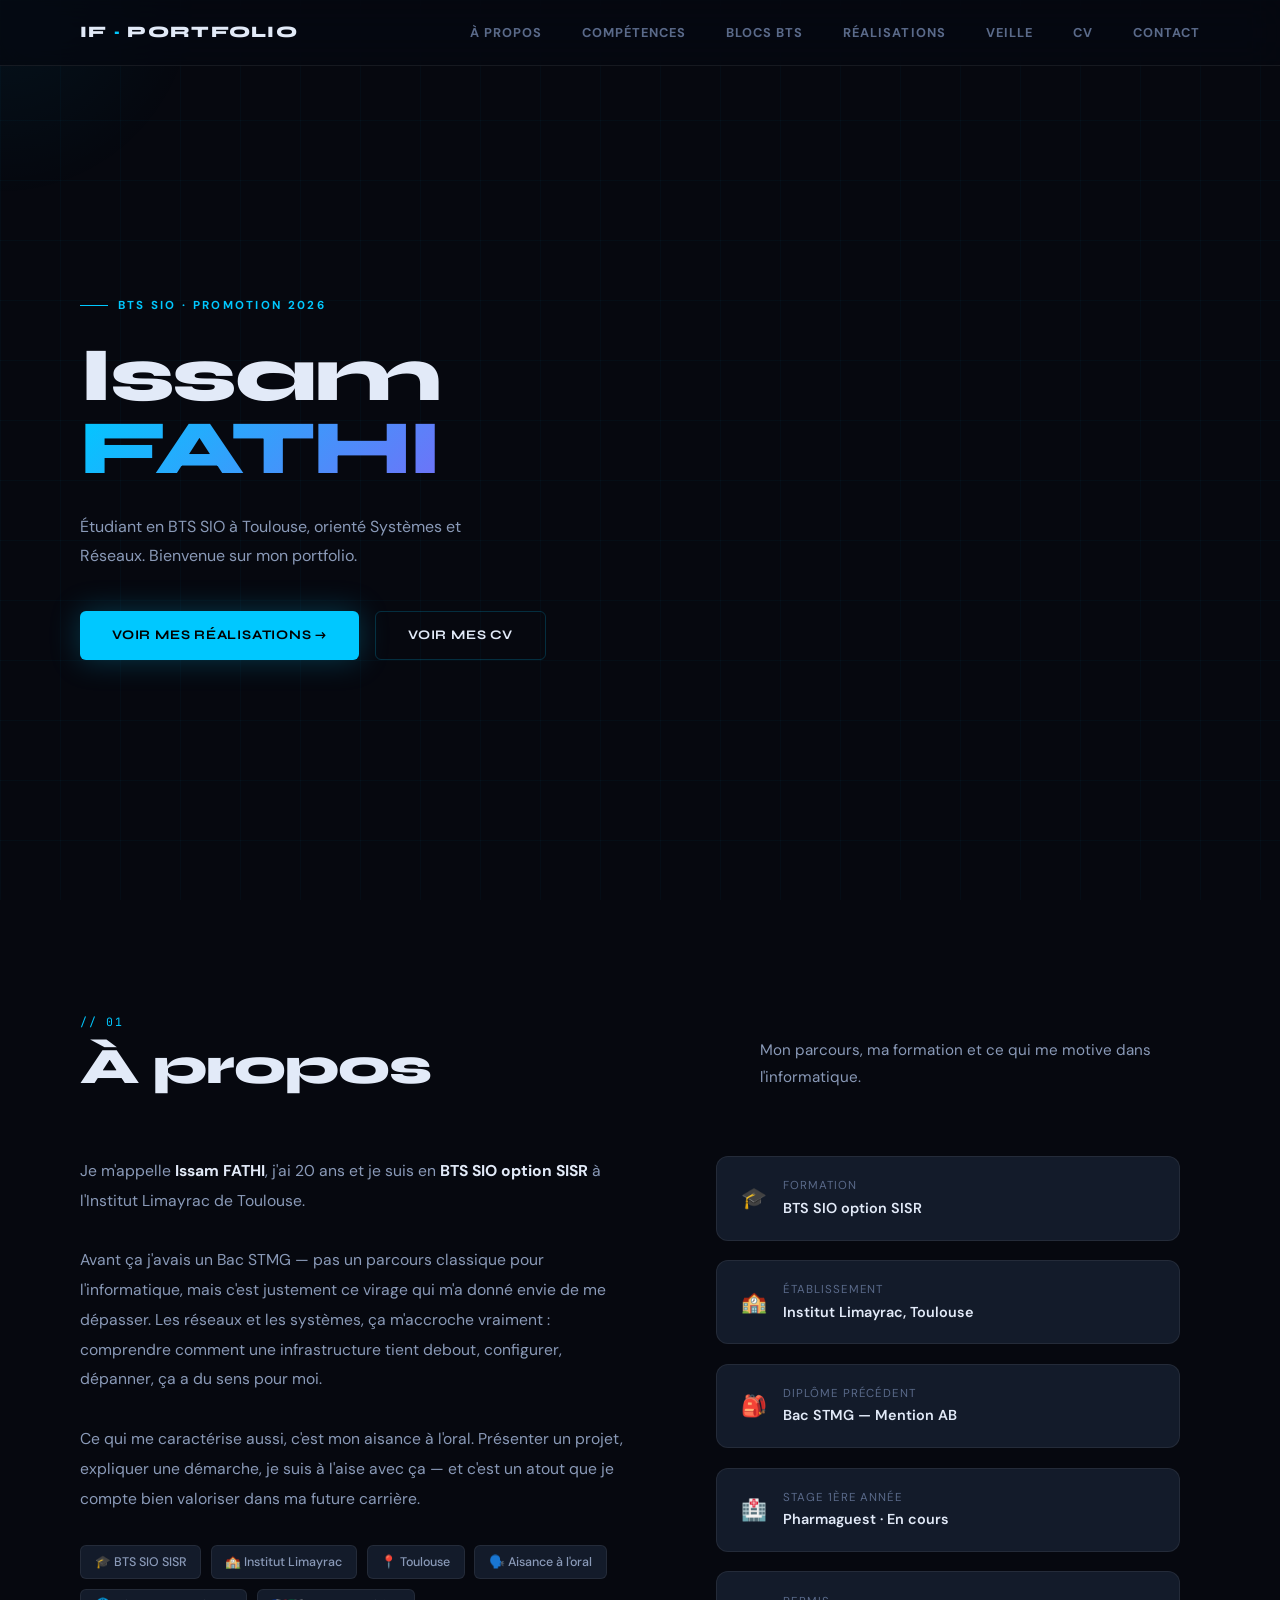
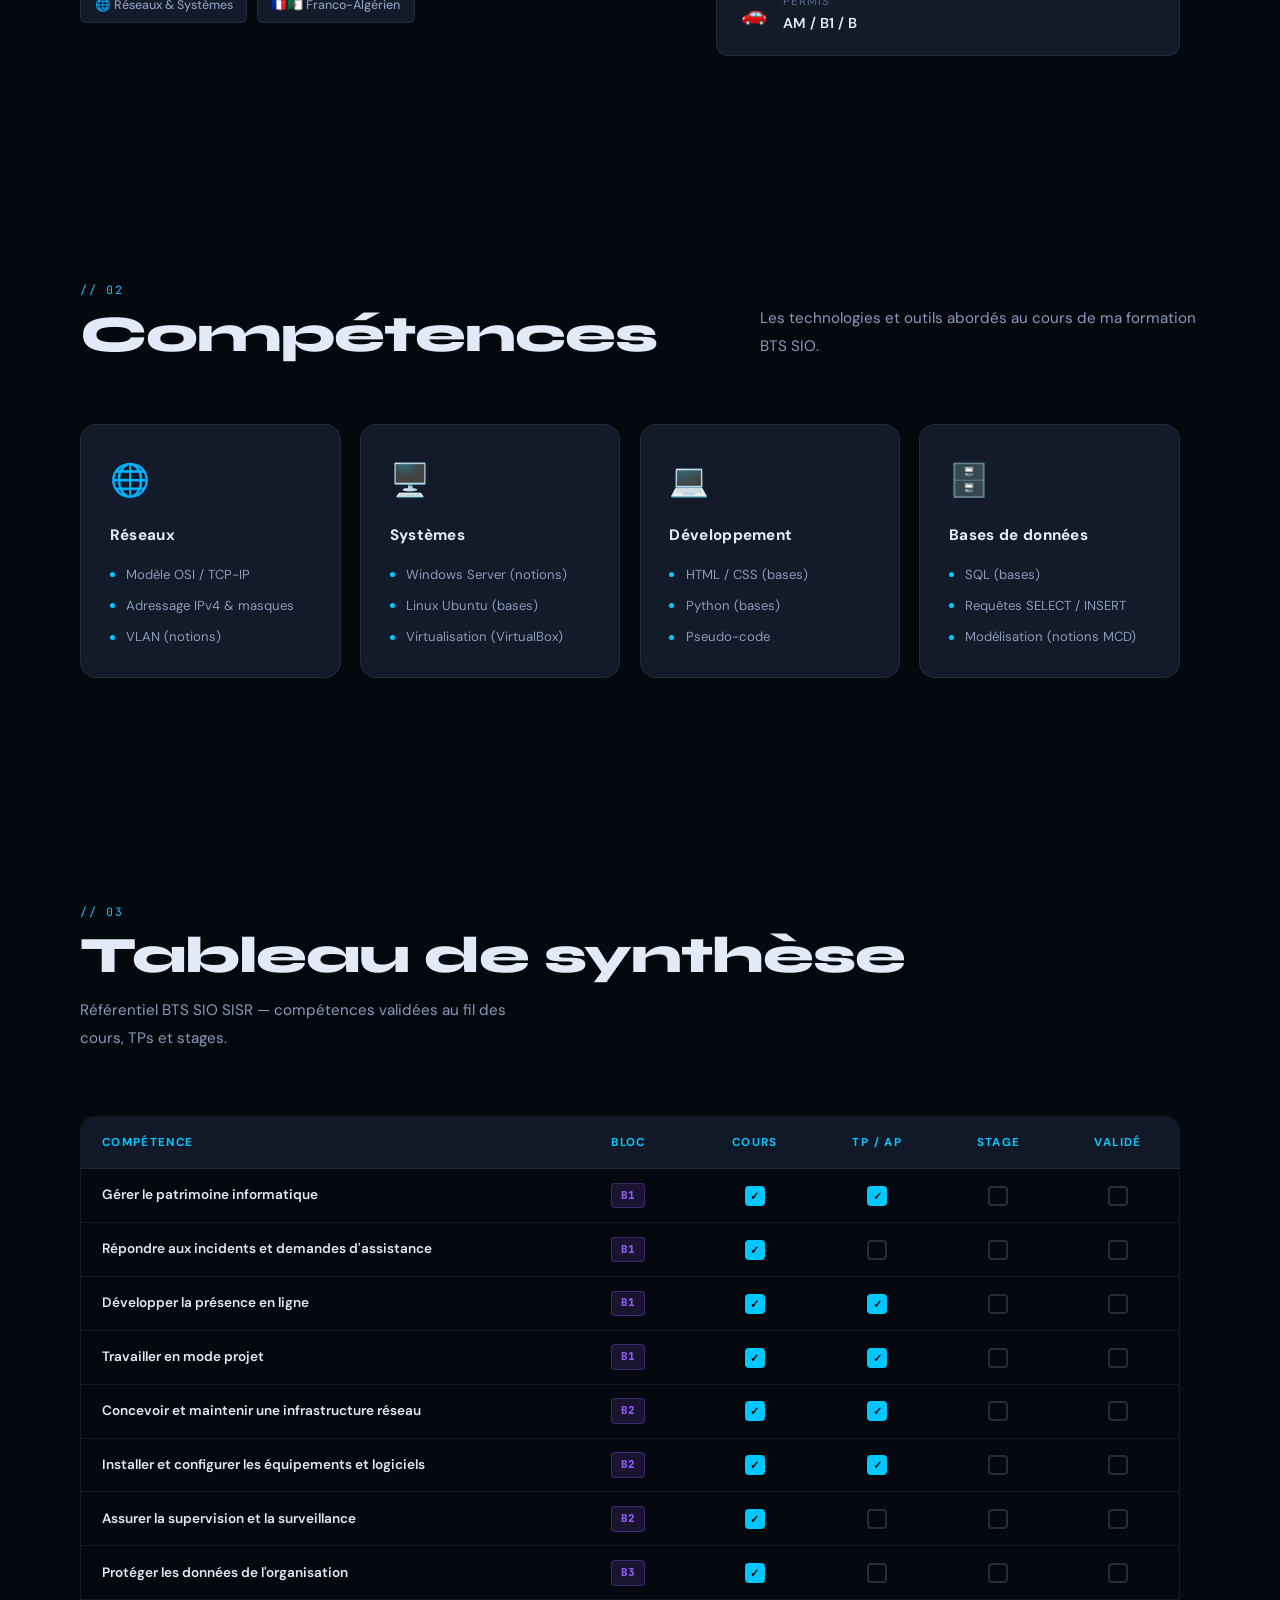
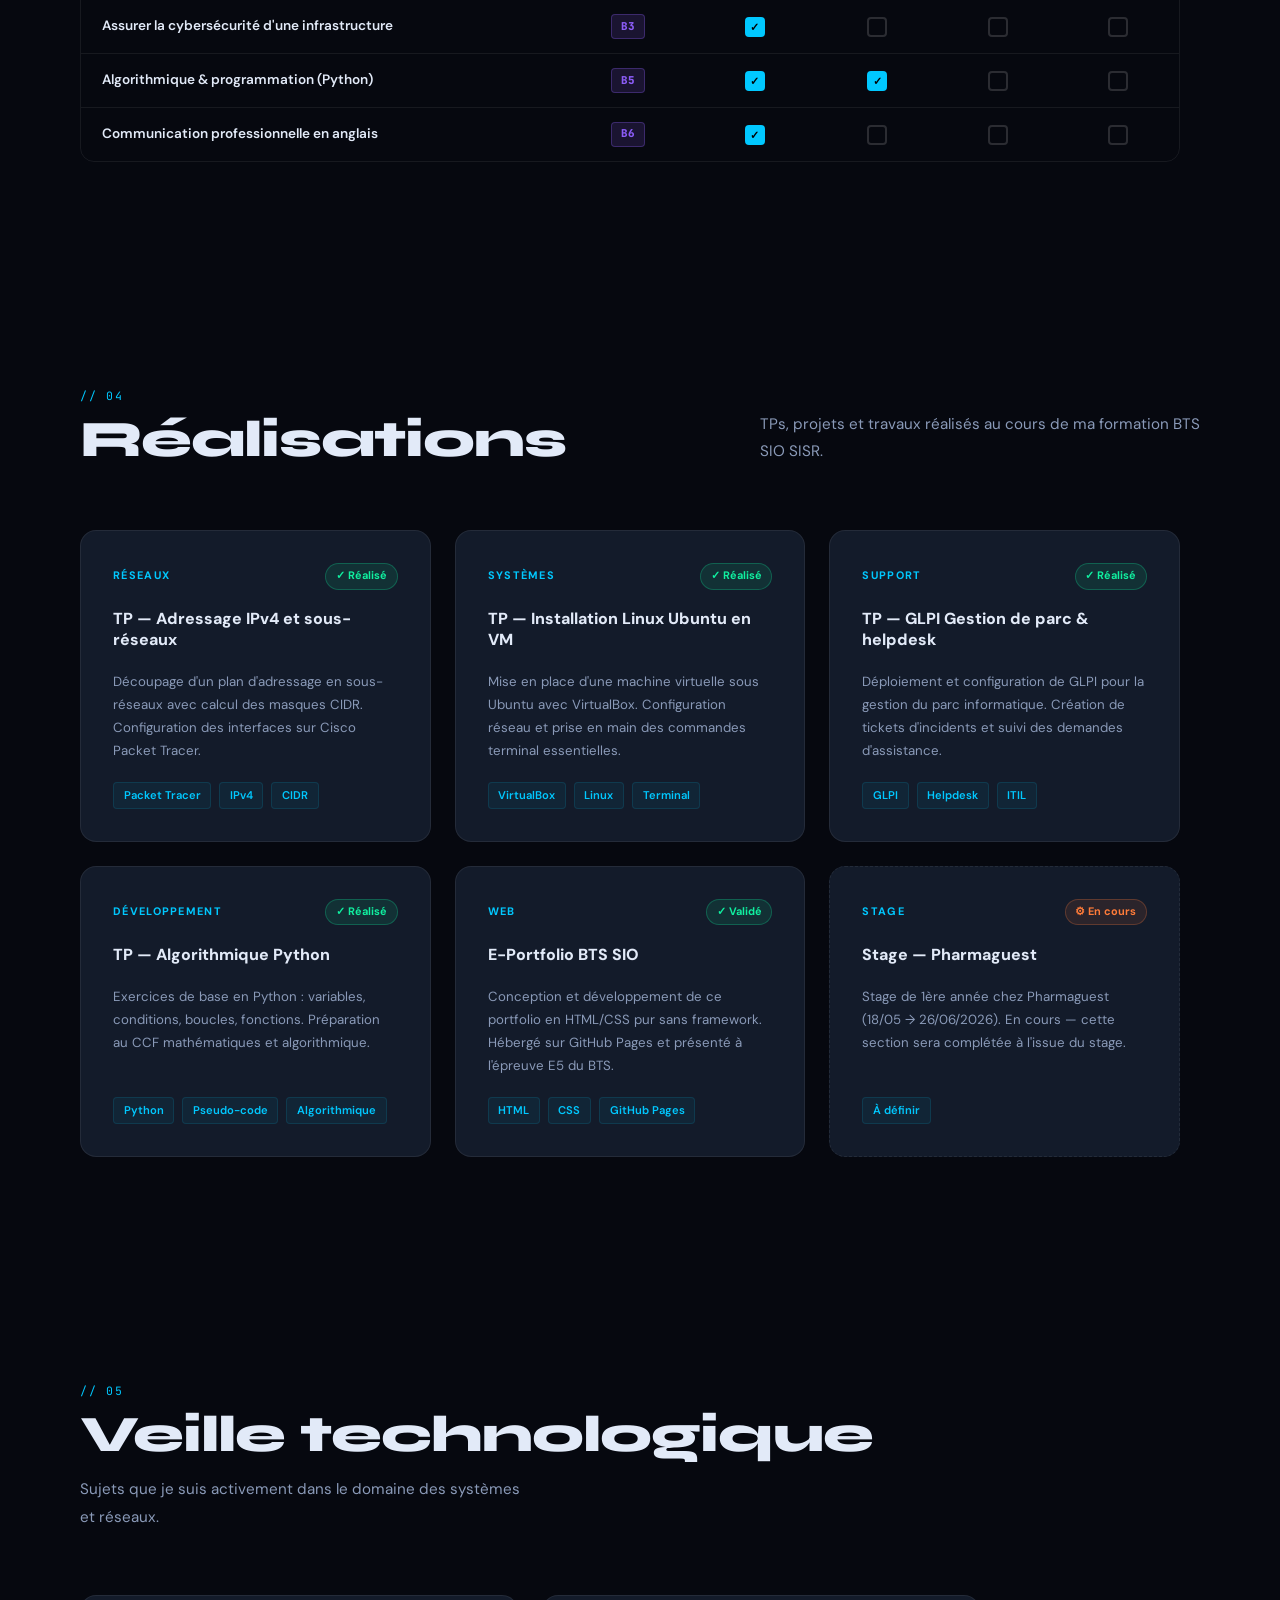
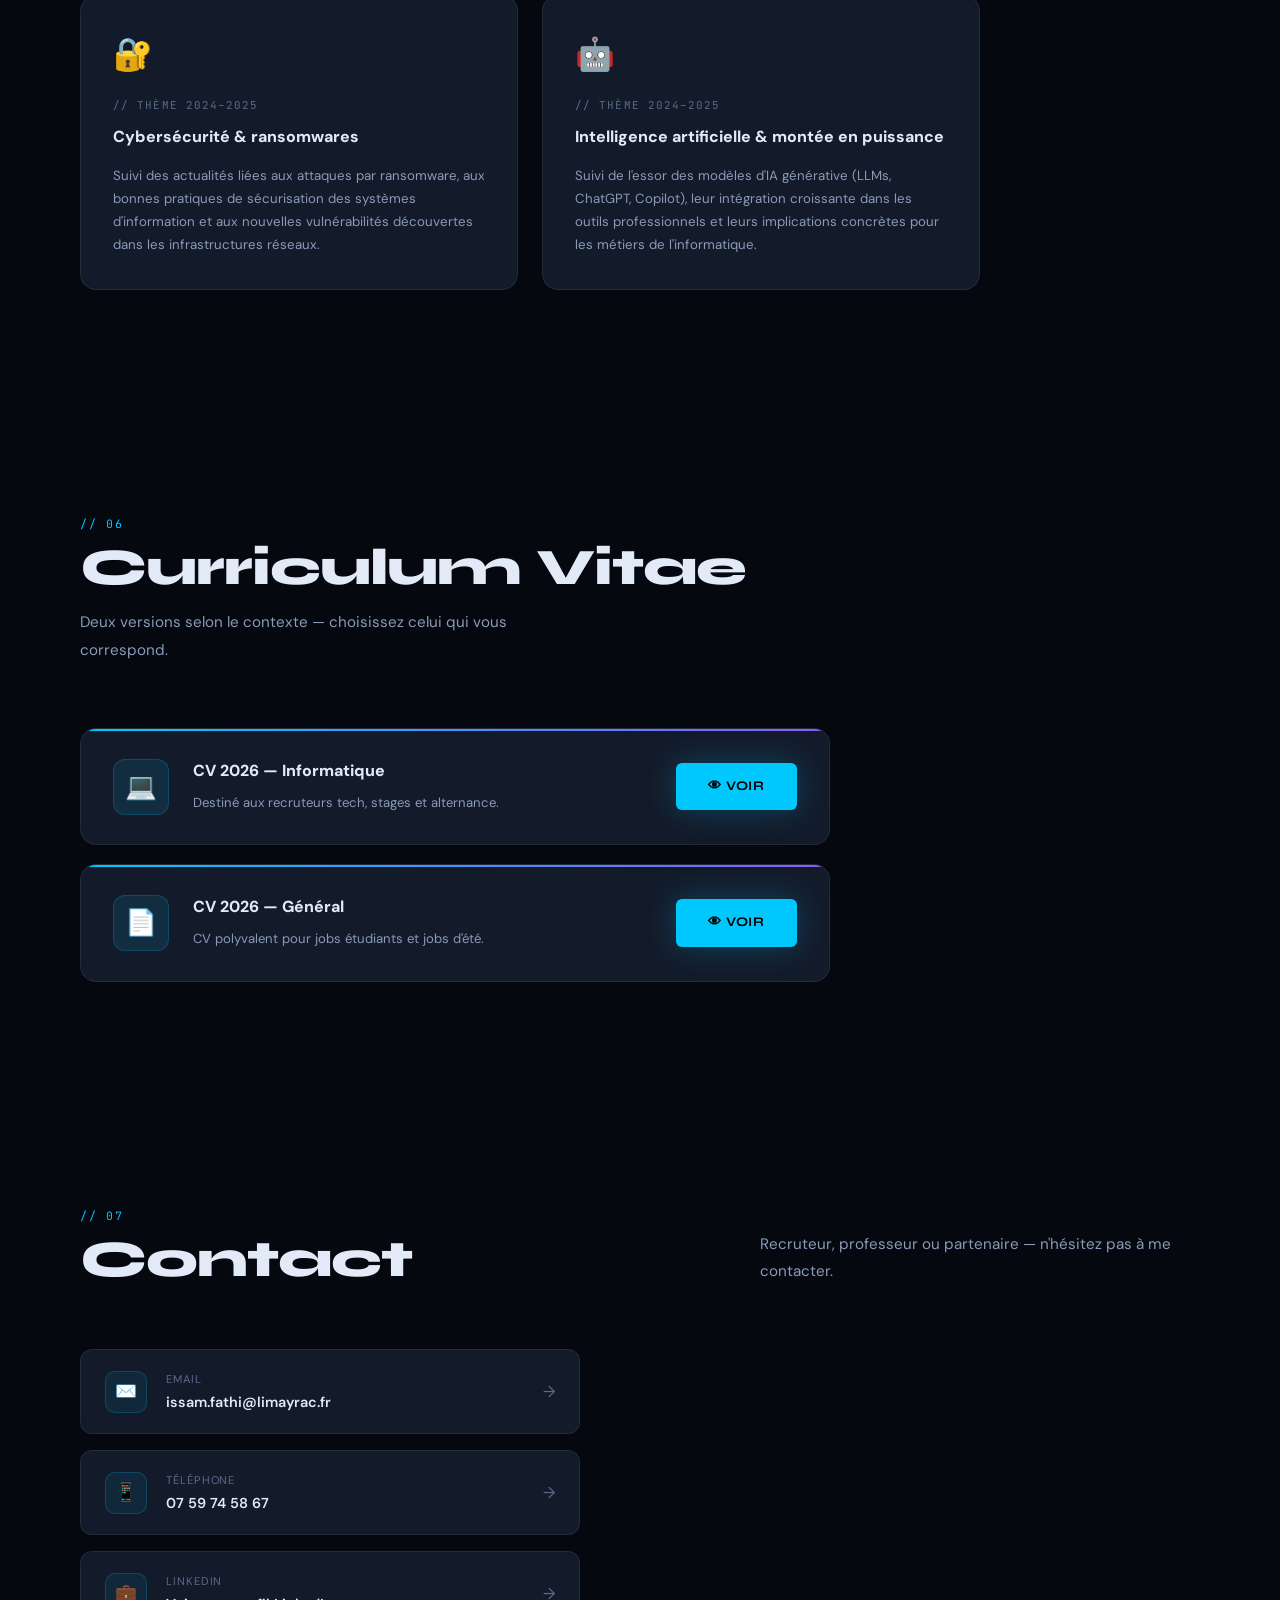
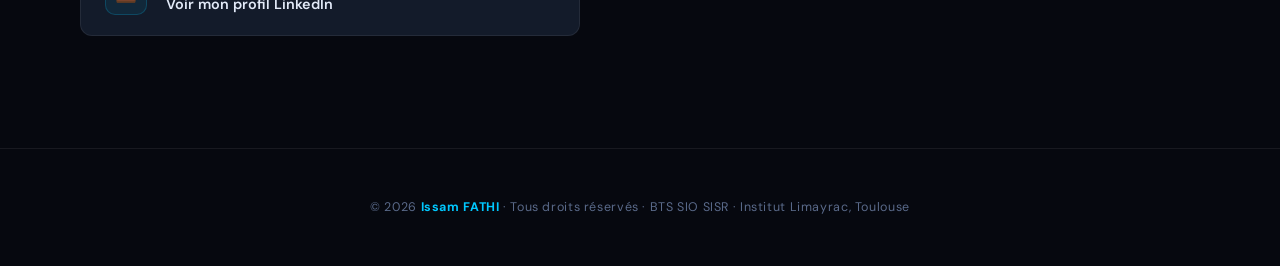
==== commit c2e63696: "Update index.html" ====
--- a/index.html
+++ b/index.html
@@ -844,7 +844,7 @@
         <strong>CV 2026 — Informatique</strong>
         <span>Destiné aux recruteurs tech, stages et alternance.</span>
       </div>
-      <a href="https://raw.githubusercontent.com/issamfathi-sio/issamfathi-sio.github.io/main/CV_Issam_FATHI_informatique.pdf" target="_blank" class="btn btn-primary" style="white-space:nowrap;flex-shrink:0;">⬇ Télécharger</a>
+      <a href="https://github.com/issamfathi-sio/issamfathi-sio.github.io/blob/main/CV_Issam_FATHI_informatique.pdf" target="_blank" class="btn btn-primary" style="white-space:nowrap;flex-shrink:0;">👁 Voir</a>
     </div>
     <div class="cv-card">
       <div class="cv-icon-wrap">📄</div>
@@ -852,7 +852,7 @@
         <strong>CV 2026 — Général</strong>
         <span>CV polyvalent pour jobs étudiants et jobs d'été.</span>
       </div>
-      <a href="https://raw.githubusercontent.com/issamfathi-sio/issamfathi-sio.github.io/main/CV_Issam_FATHI.pdf" target="_blank" class="btn btn-primary" style="white-space:nowrap;flex-shrink:0;">⬇ Télécharger</a>
+      <a href="https://github.com/issamfathi-sio/issamfathi-sio.github.io/blob/main/CV_Issam_FATHI.pdf" target="_blank" class="btn btn-primary" style="white-space:nowrap;flex-shrink:0;">👁 Voir</a>
     </div>
   </div>
 </section>
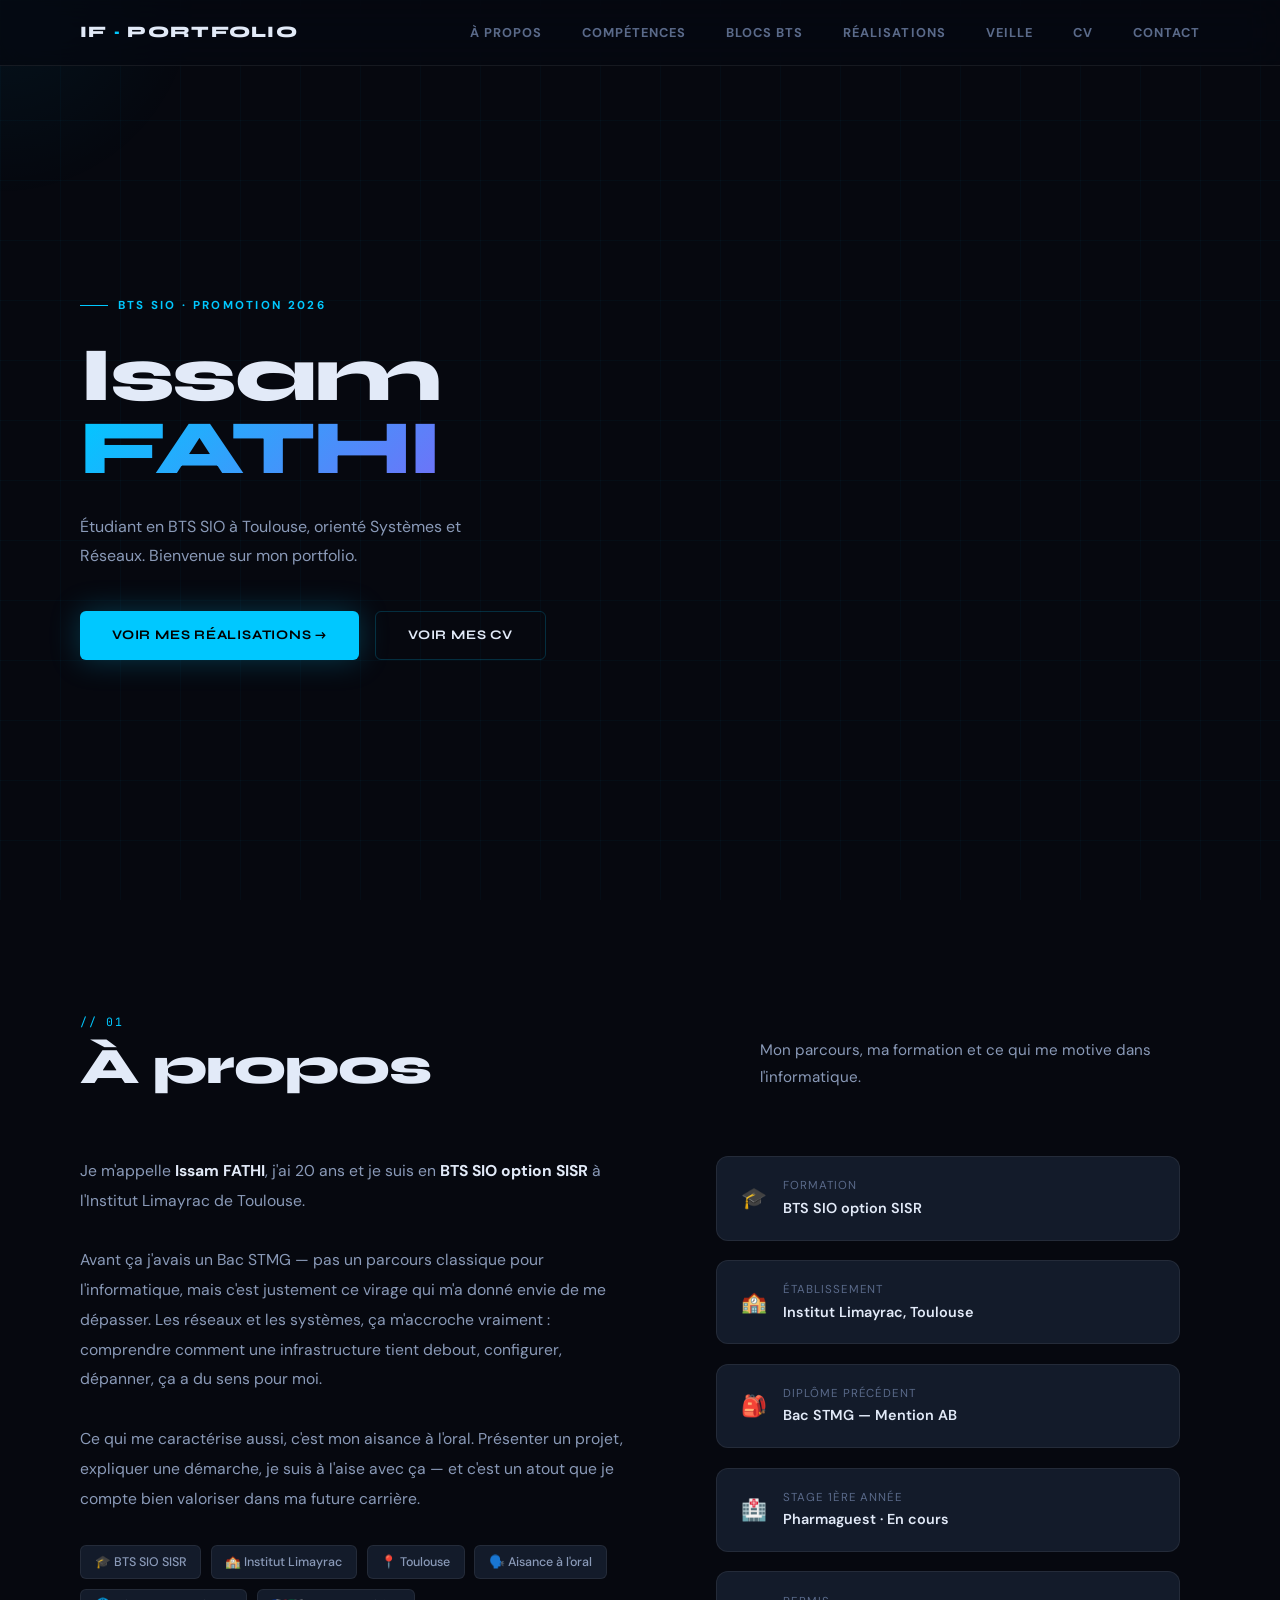
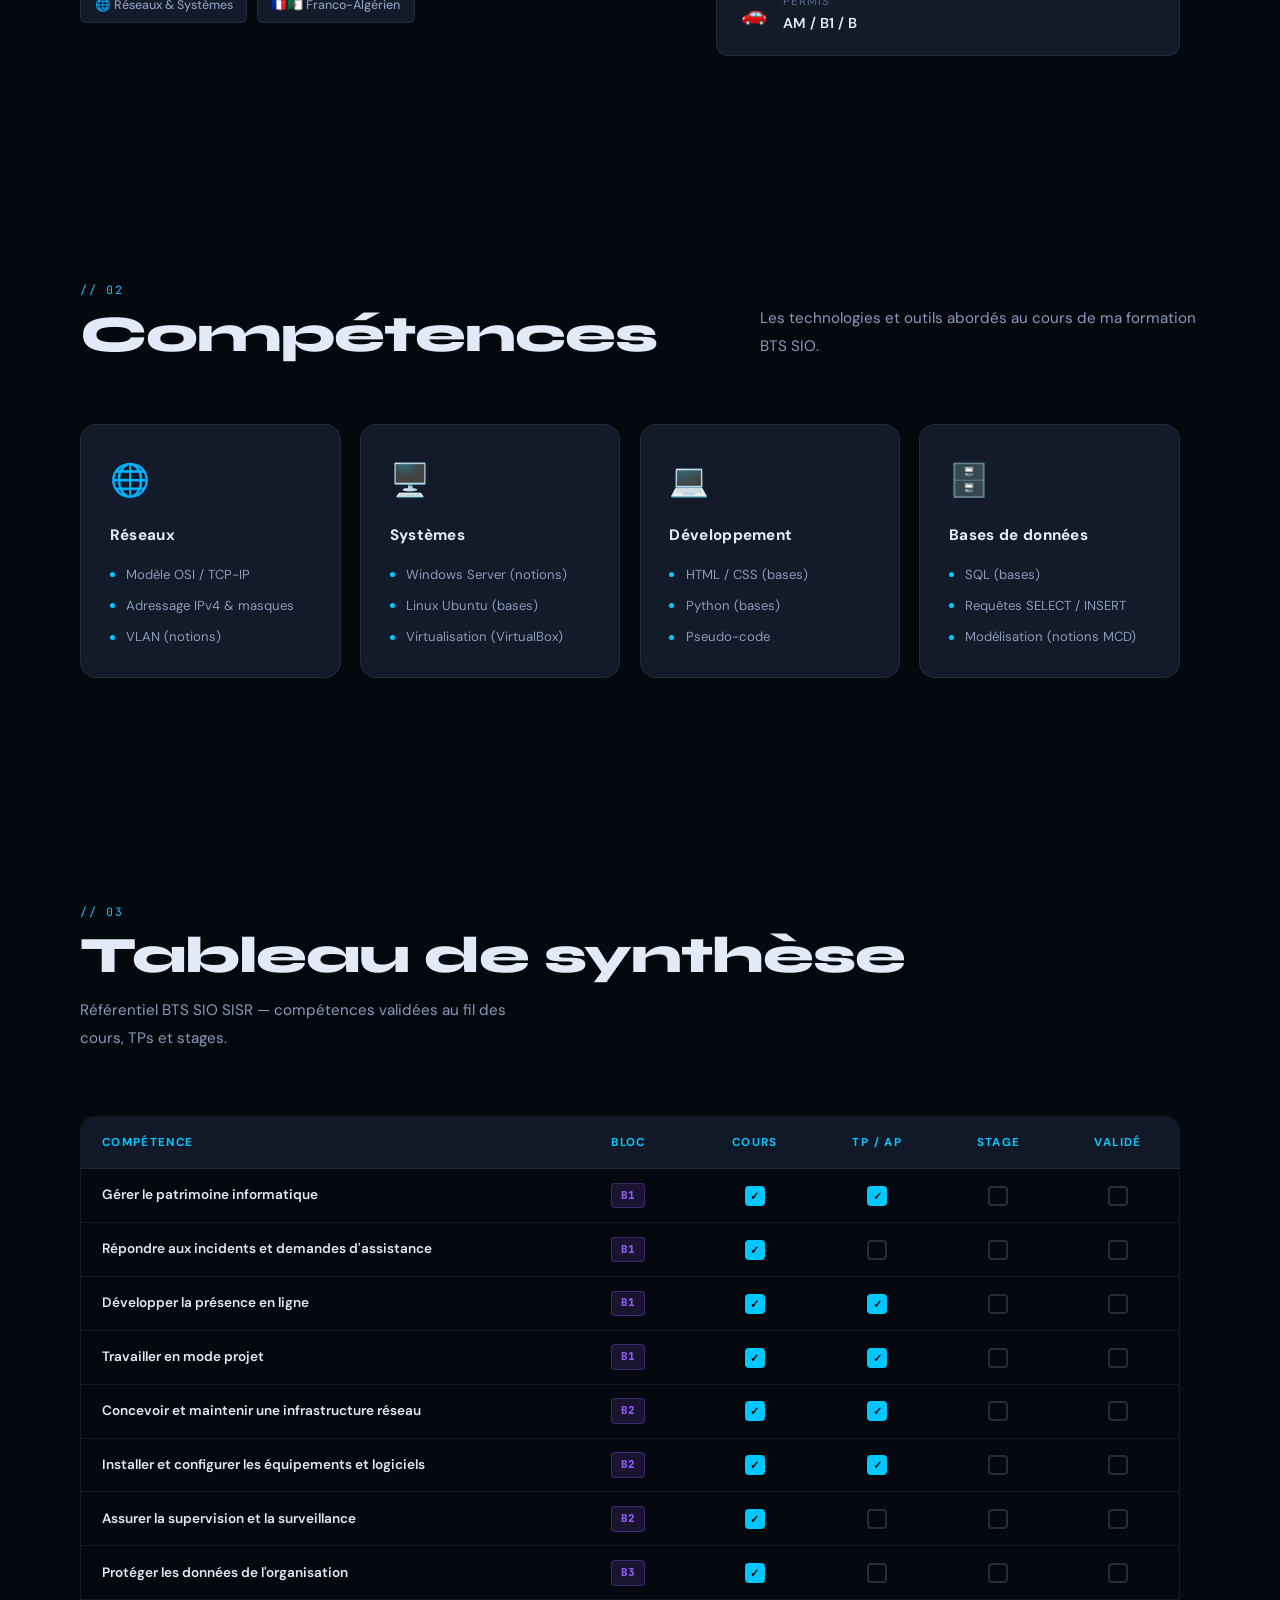
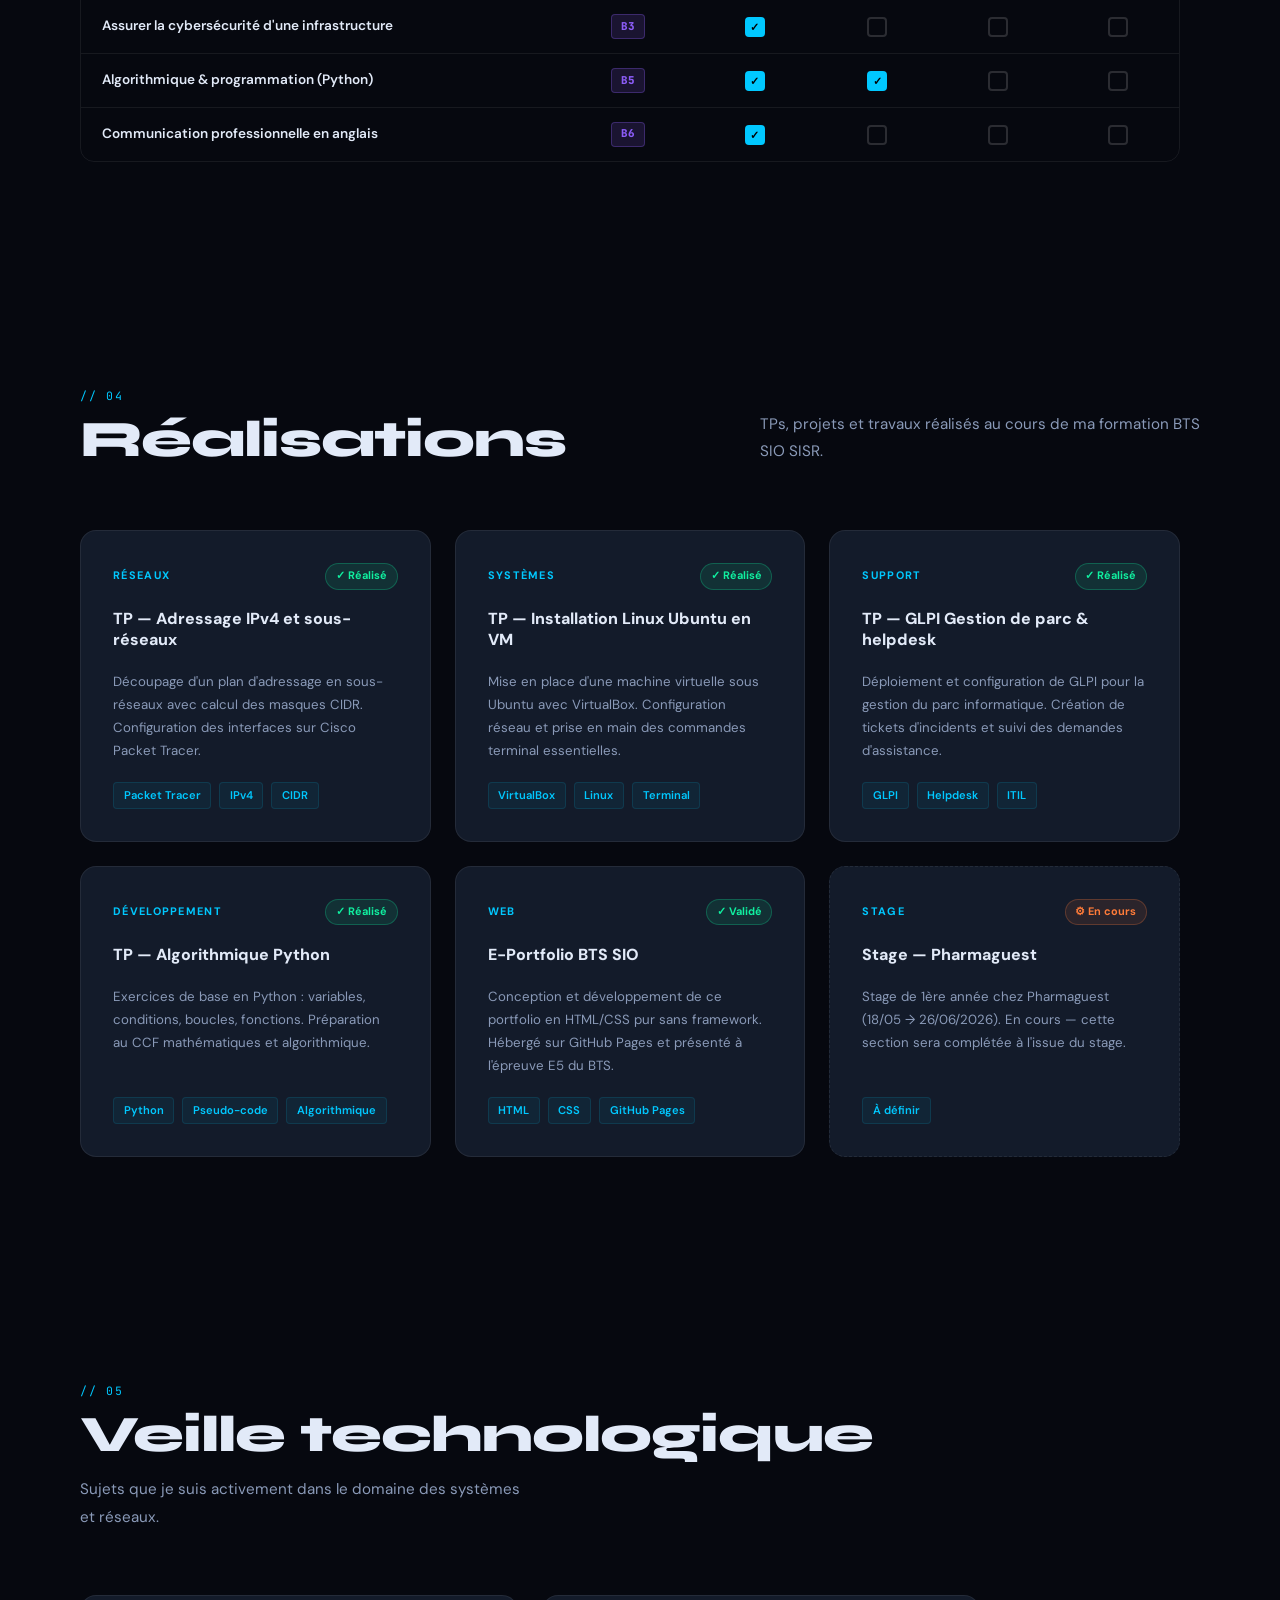
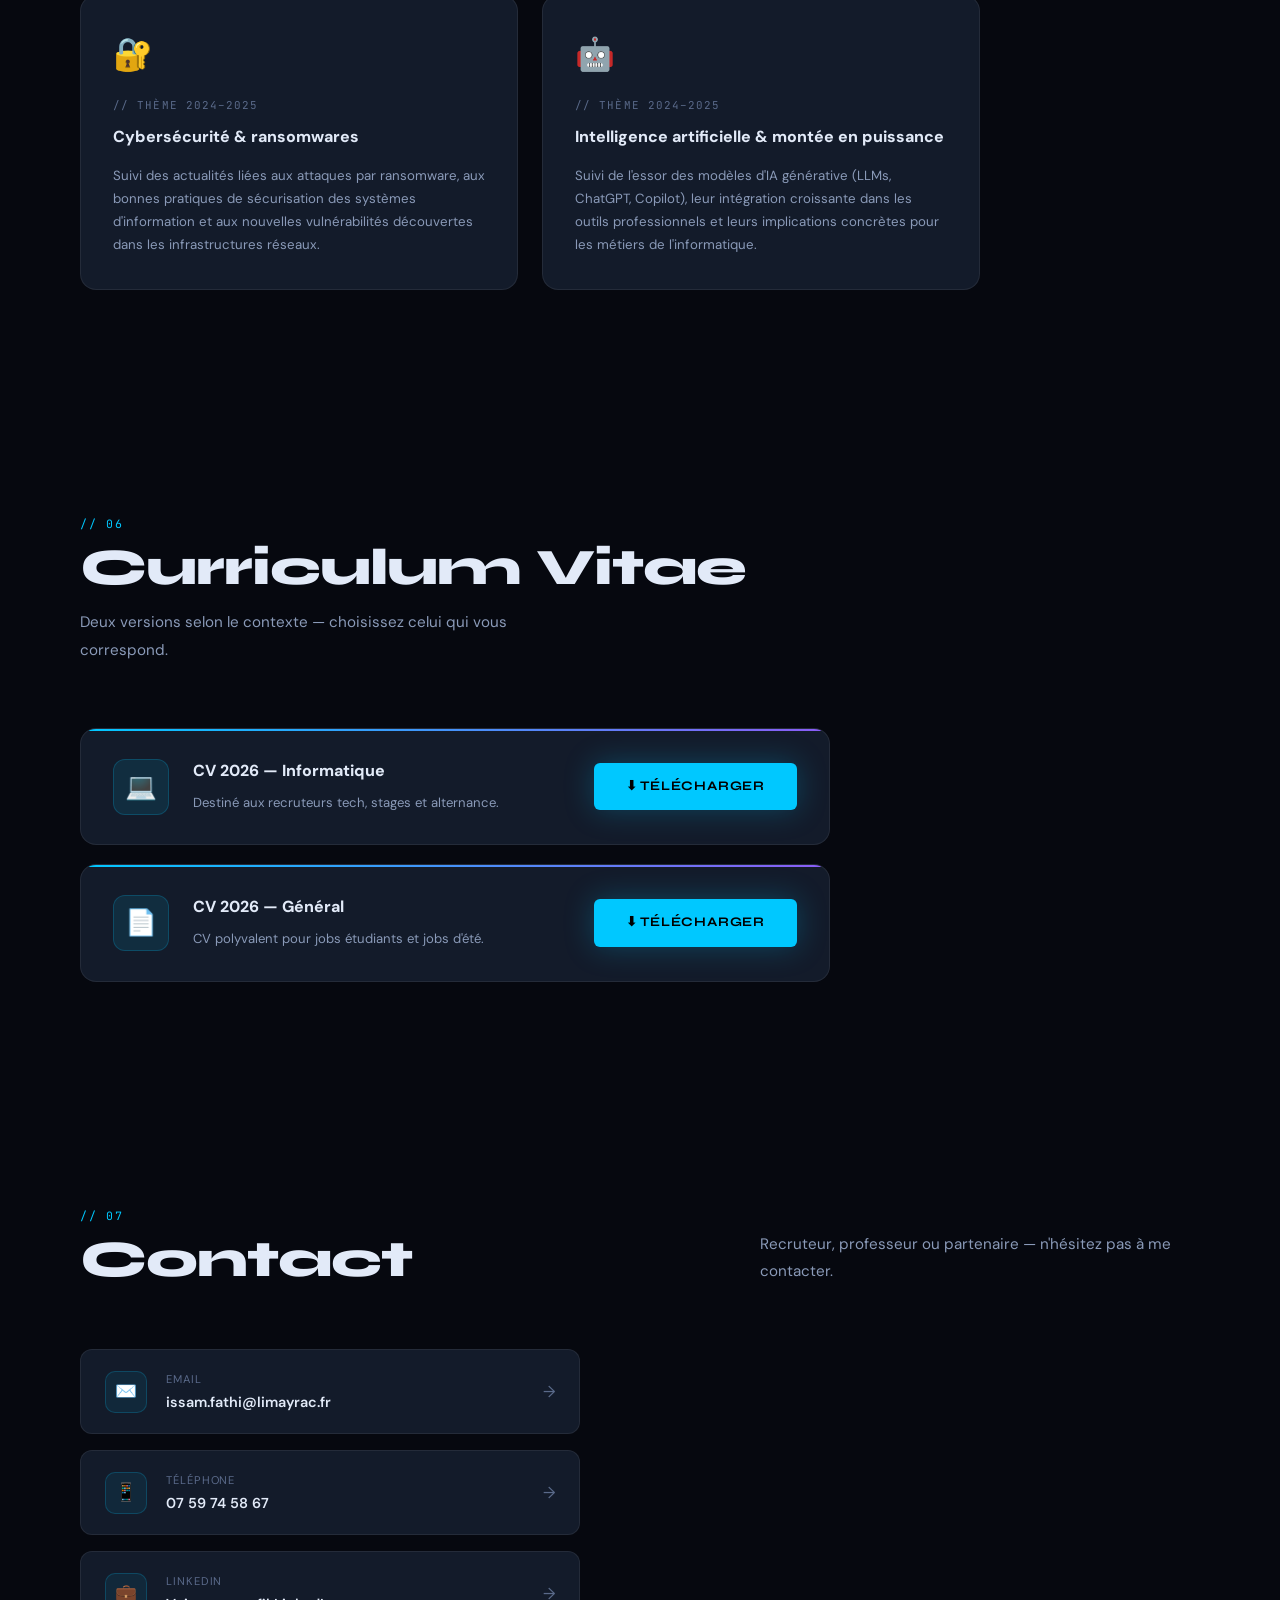
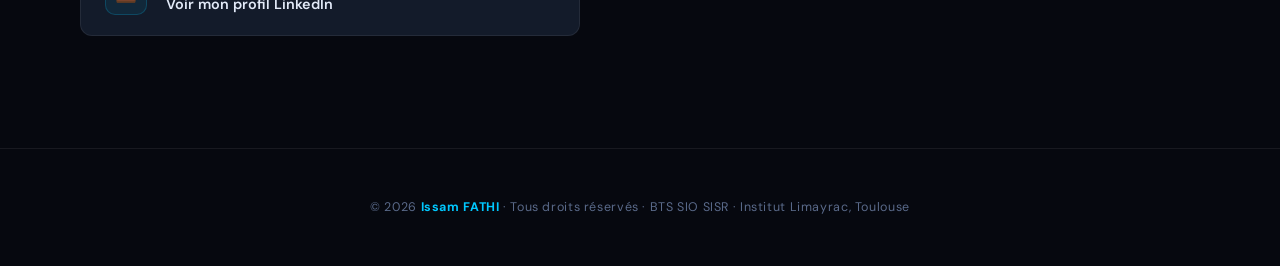
==== commit 5af8f9f2: "Update index.html" ====
--- a/index.html
+++ b/index.html
@@ -844,7 +844,7 @@
         <strong>CV 2026 — Informatique</strong>
         <span>Destiné aux recruteurs tech, stages et alternance.</span>
       </div>
-      <a href="https://github.com/issamfathi-sio/issamfathi-sio.github.io/blob/main/CV_Issam_FATHI_informatique.pdf" target="_blank" class="btn btn-primary" style="white-space:nowrap;flex-shrink:0;">👁 Voir</a>
+      <a href="https://raw.githubusercontent.com/issamfathi-sio/issamfathi-sio.github.io/main/CV_Issam_FATHI_informatique.pdf" target="_blank" class="btn btn-primary" style="white-space:nowrap;flex-shrink:0;">⬇ Télécharger</a>
     </div>
     <div class="cv-card">
       <div class="cv-icon-wrap">📄</div>
@@ -852,8 +852,7 @@
         <strong>CV 2026 — Général</strong>
         <span>CV polyvalent pour jobs étudiants et jobs d'été.</span>
       </div>
-      <a href="https://github.com/issamfathi-sio/issamfathi-sio.github.io/blob/main/CV_Issam_FATHI.pdf" target="_blank" class="btn btn-primary" style="white-space:nowrap;flex-shrink:0;">👁 Voir</a>
-    </div>
+      <a href="https://raw.githubusercontent.com/issamfathi-sio/issamfathi-sio.github.io/main/CV_Issam_FATHI.pdf" target="_blank" class="btn btn-primary" style="white-space:nowrap;flex-shrink:0;">⬇ Télécharger</a>
   </div>
 </section>
 
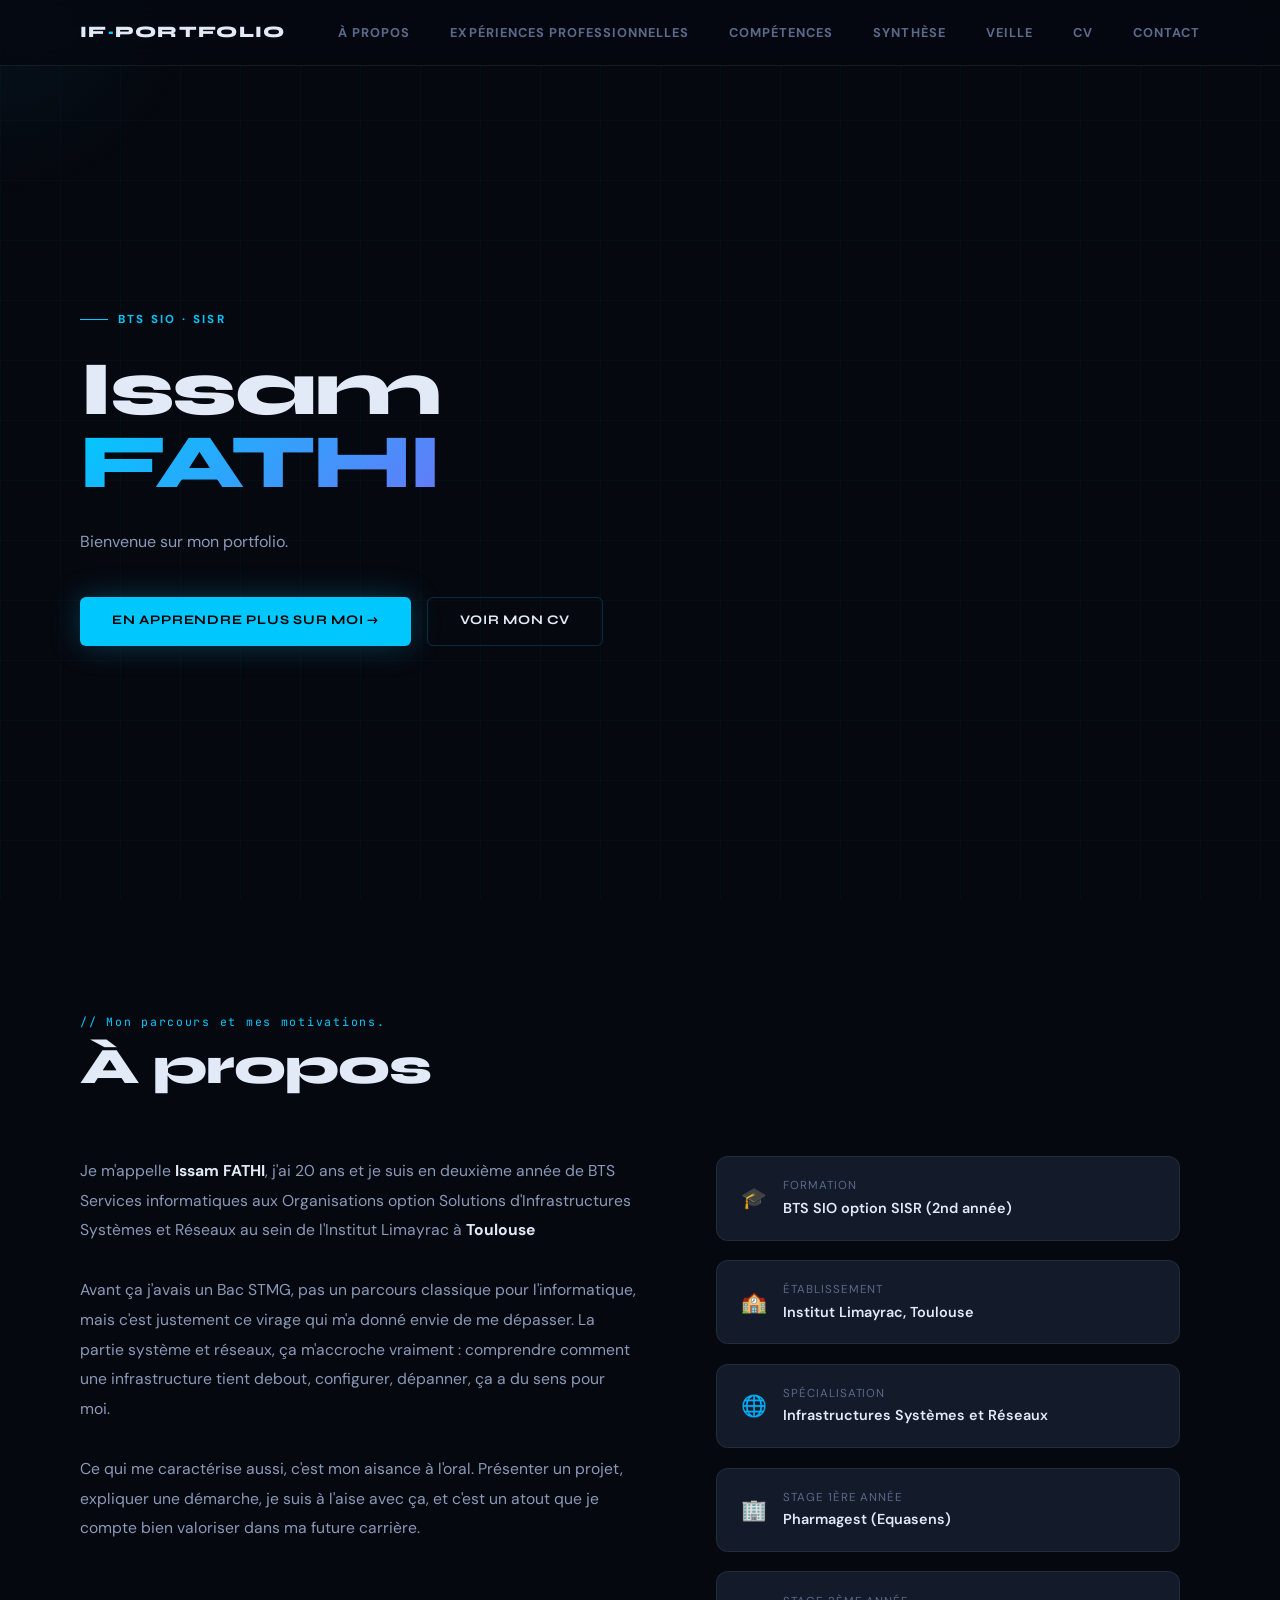
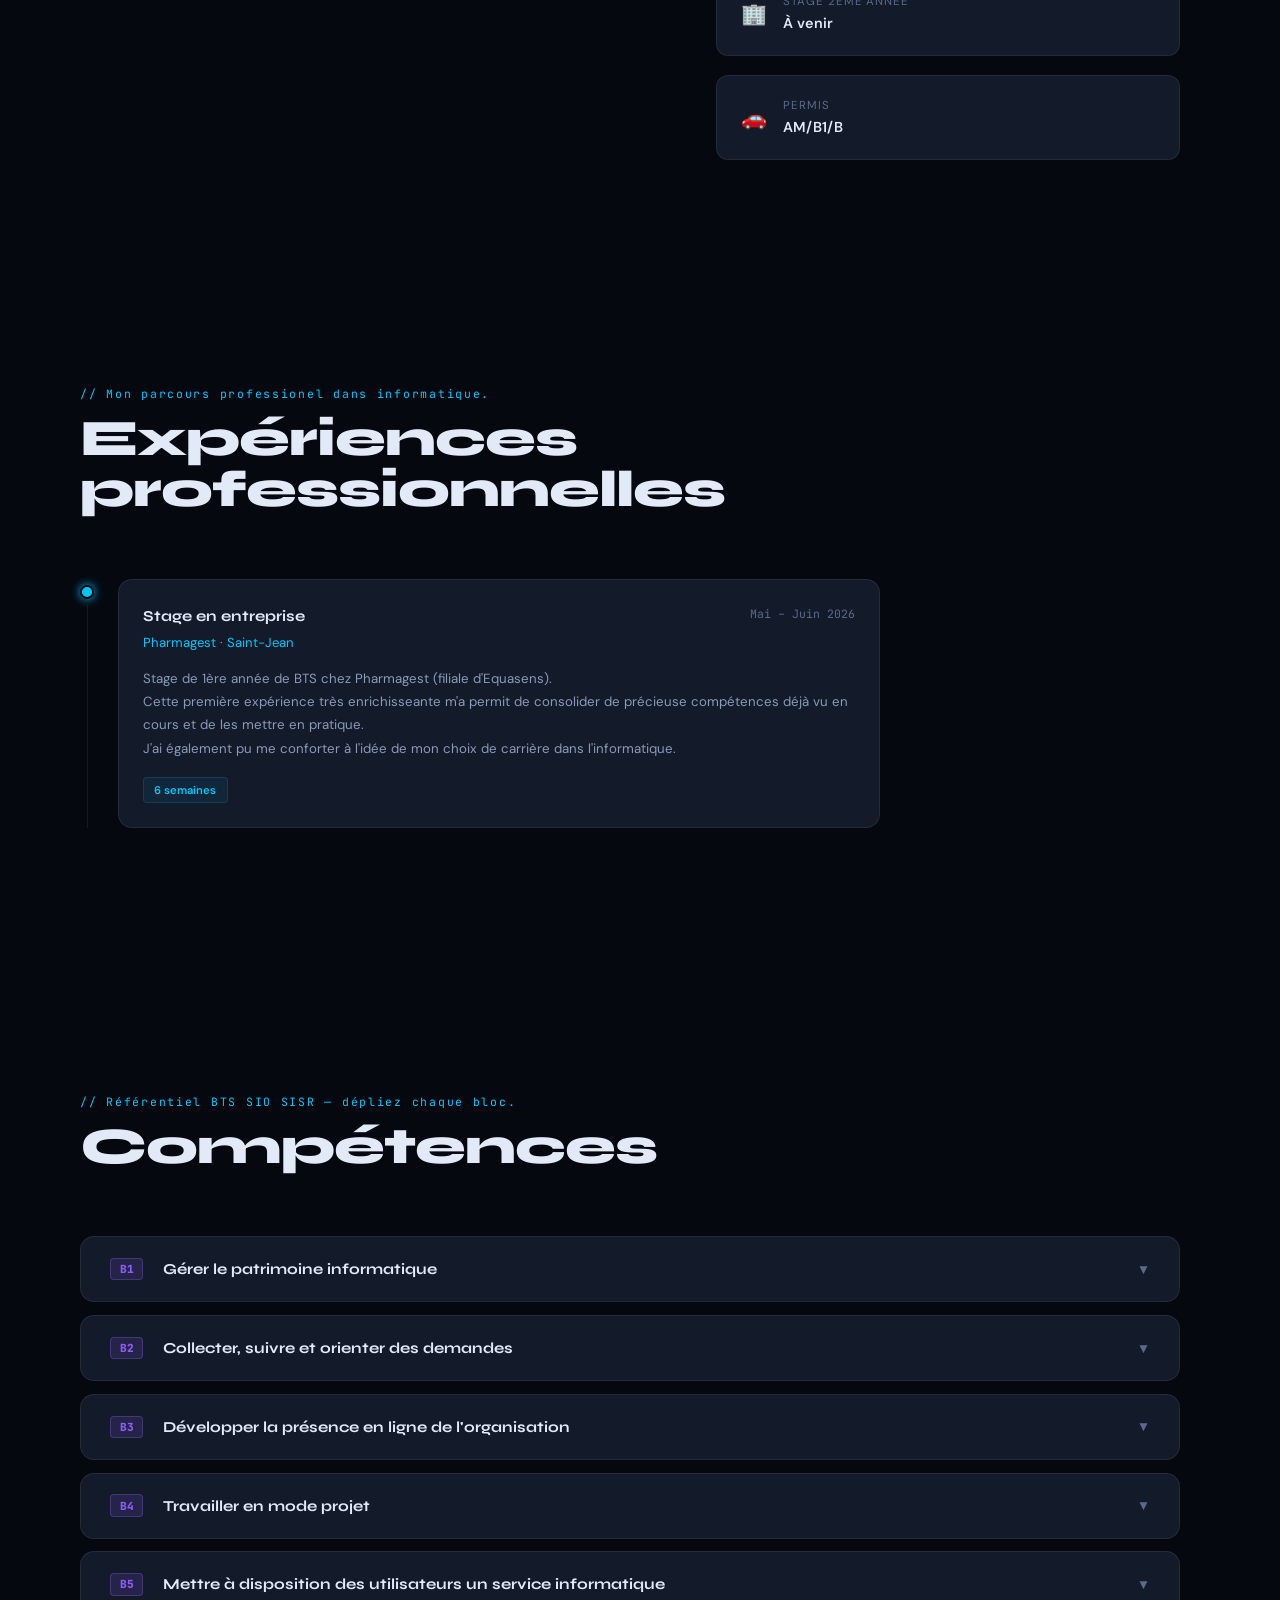
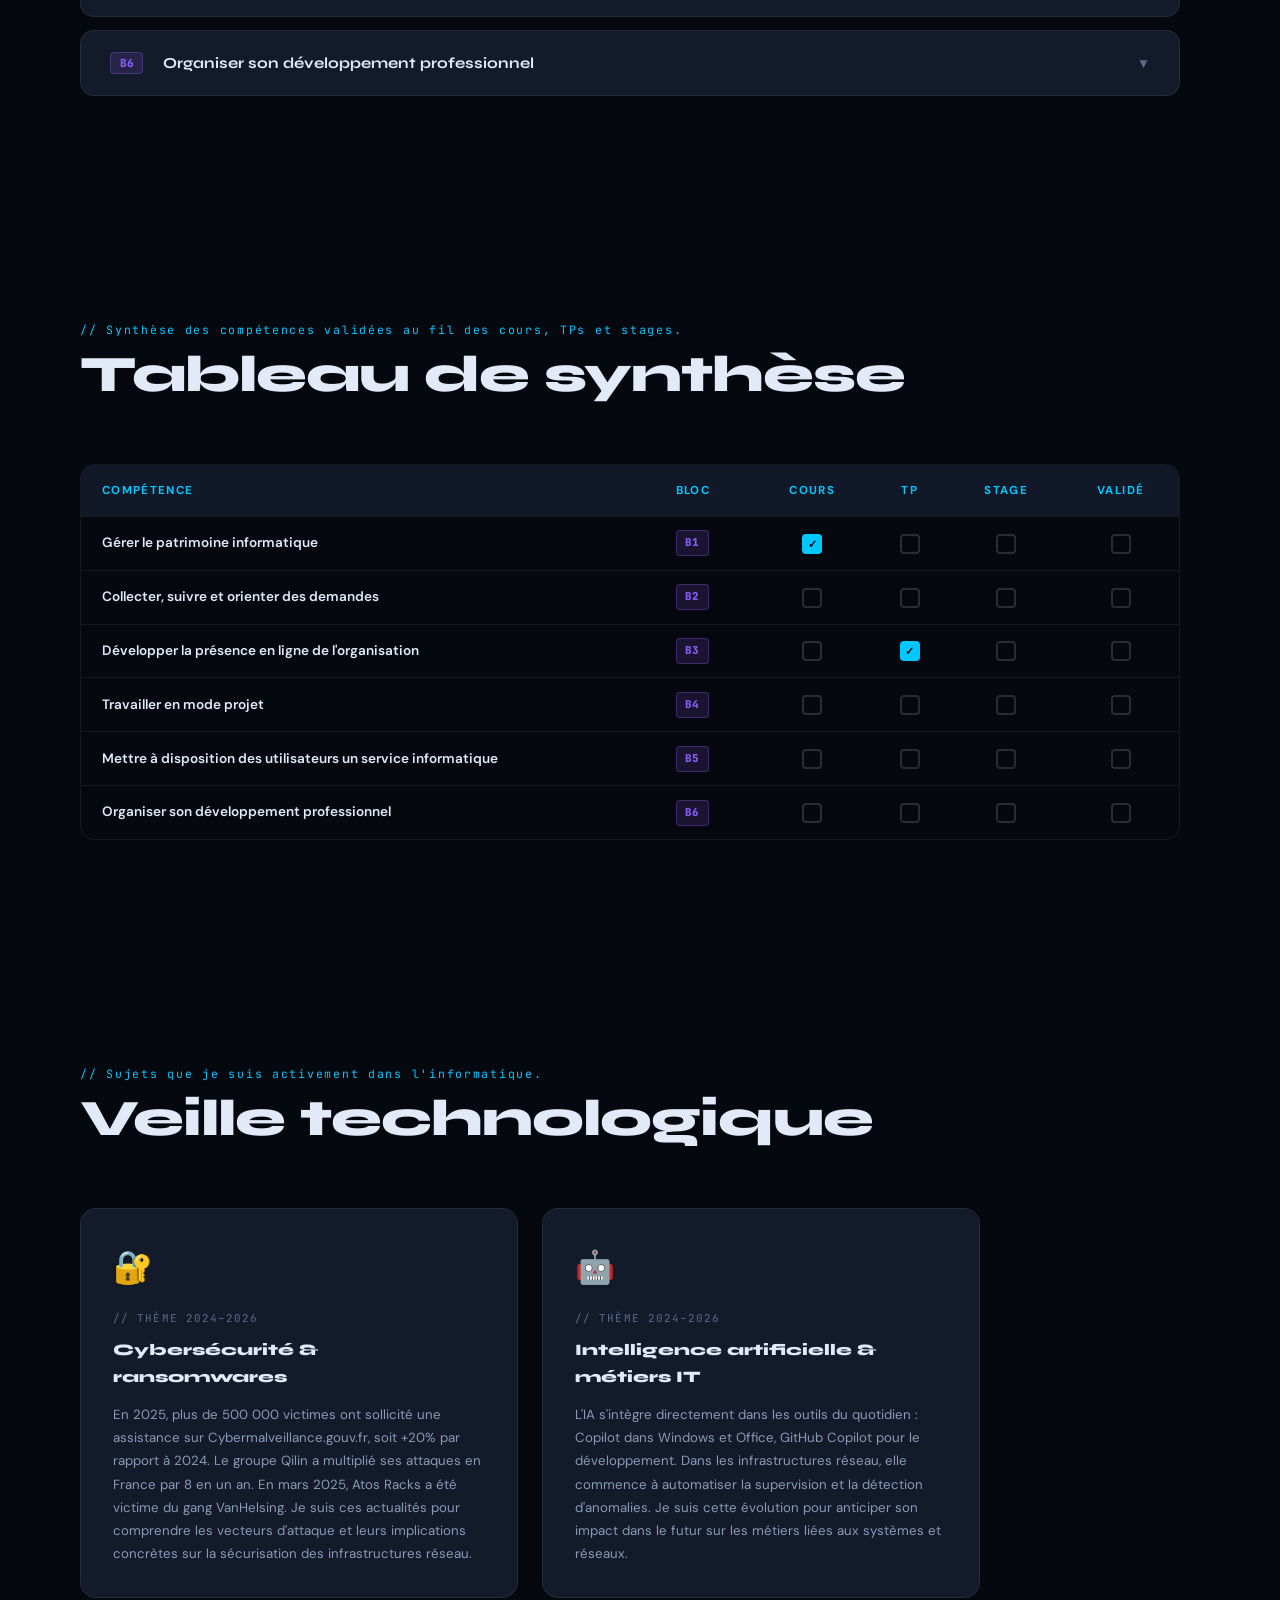
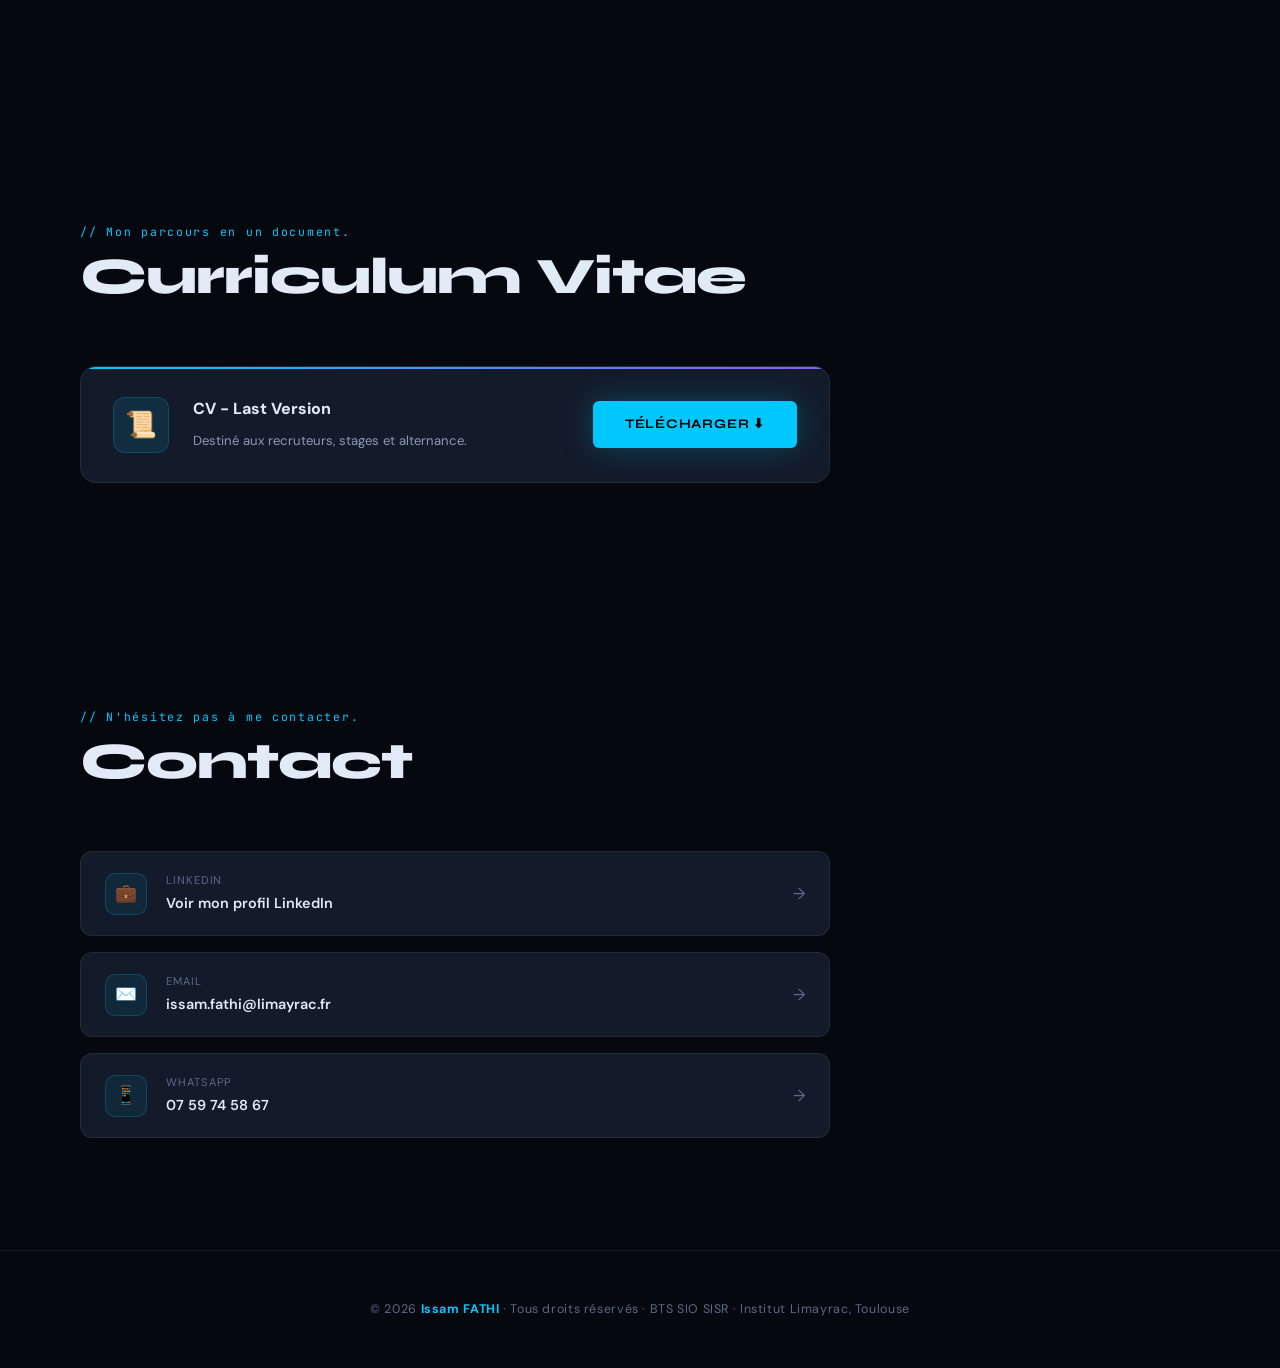
==== commit 75ca7632: "Update print statement from 'Hello' to 'Goodbye'" ====
--- a/index.html
+++ b/index.html
@@ -3,509 +3,69 @@
 <head>
   <meta charset="UTF-8"/>
   <meta name="viewport" content="width=device-width, initial-scale=1.0"/>
-  <title>Issam FATHI — Portfolio BTS SIO SISR</title>
-  <link href="https://fonts.googleapis.com/css2?family=Syne:wght@400;600;700;800&family=DM+Sans:ital,wght@0,300;0,400;0,500;1,300&family=JetBrains+Mono:wght@400;500&display=swap" rel="stylesheet"/>
-  <style>
-    :root {
-      --bg:       #06080f;
-      --s1:       #0c1018;
-      --s2:       #111828;
-      --card:     #131b2a;
-      --border:   rgba(255,255,255,.07);
-      --border2:  rgba(0,200,255,.2);
-      --cyan:     #00c8ff;
-      --cyan2:    #00eaff;
-      --violet:   #8b5cf6;
-      --green:    #10f0a0;
-      --orange:   #ff7b39;
-      --text:     #e2eaf8;
-      --muted:    #5a6a8a;
-      --muted2:   #8a9ab8;
-    }
-
-    *, *::before, *::after { box-sizing: border-box; margin: 0; padding: 0; }
-    html { scroll-behavior: smooth; font-size: 16px; }
-
-    body {
-      background: var(--bg);
-      color: var(--text);
-      font-family: 'DM Sans', sans-serif;
-      overflow-x: hidden;
-      line-height: 1.65;
-    }
-
-    /* ── GRID BACKGROUND ── */
-    body::before {
-      content: '';
-      position: fixed; inset: 0; z-index: 0; pointer-events: none;
-      background-image:
-        linear-gradient(rgba(0,200,255,.03) 1px, transparent 1px),
-        linear-gradient(90deg, rgba(0,200,255,.03) 1px, transparent 1px);
-      background-size: 60px 60px;
-    }
-
-    /* ── CURSOR GLOW ── */
-    .cursor-glow {
-      position: fixed; width: 400px; height: 400px;
-      border-radius: 50%; pointer-events: none; z-index: 1;
-      background: radial-gradient(circle, rgba(0,200,255,.06) 0%, transparent 70%);
-      transform: translate(-50%, -50%);
-      transition: left .15s ease, top .15s ease;
-    }
-
-    /* ── NAV ── */
-    nav {
-      position: fixed; top: 0; left: 0; right: 0; z-index: 200;
-      display: flex; align-items: center; justify-content: space-between;
-      padding: 1.2rem 5rem;
-      background: rgba(6,8,15,.8);
-      backdrop-filter: blur(20px) saturate(180%);
-      border-bottom: 1px solid var(--border);
-    }
-    .nav-logo { font-family: 'Syne', sans-serif; font-weight: 900; font-size: 1rem; letter-spacing: .08em; text-transform: uppercase; color: var(--text); }
-    .nav-logo span { color: var(--cyan); }
-    .nav-links { display: flex; gap: 2.5rem; list-style: none; }
-    .nav-links a {
-      color: var(--muted); text-decoration: none;
-      font-size: .8rem; font-weight: 700; letter-spacing: .08em;
-      text-transform: uppercase;
-      transition: color .2s;
-      position: relative;
-    }
-    .nav-links a::after {
-      content: ''; position: absolute; bottom: -4px; left: 0;
-      width: 0; height: 1px; background: var(--cyan);
-      transition: width .3s;
-    }
-    .nav-links a:hover { color: var(--cyan); }
-    .nav-links a:hover::after { width: 100%; }
-
-    /* ── HERO ── */
-    #hero {
-      min-height: 100vh;
-      display: flex; align-items: center;
-      padding: 8rem 5rem 5rem;
-      position: relative; overflow: hidden;
-    }
-    .hero-bg-text {
-      position: absolute; right: -2rem; top: 50%;
-      transform: translateY(-50%);
-      font-family: 'Syne', sans-serif;
-      font-weight: 900; font-size: clamp(10rem, 20vw, 22rem);
-      color: transparent;
-      -webkit-text-stroke: 1px rgba(0,200,255,.06);
-      letter-spacing: -.05em; line-height: 1;
-      pointer-events: none; user-select: none; z-index: 0;
-    }
-    .hero-left { position: relative; z-index: 2; }
-    .hero-eyebrow {
-      display: inline-flex; align-items: center; gap: .6rem;
-      font-size: .72rem; font-weight: 700; letter-spacing: .2em;
-      text-transform: uppercase; color: var(--cyan);
-      margin-bottom: 1.5rem;
-    }
-    .hero-eyebrow::before {
-      content: ''; width: 28px; height: 1px; background: var(--cyan);
-    }
-    h1 {
-      font-family: 'Syne', sans-serif;
-      font-weight: 900;
-      font-size: clamp(3.5rem, 6vw, 6rem);
-      line-height: .95; letter-spacing: -.03em;
-      margin-bottom: 1.8rem;
-    }
-    h1 .name-last {
-      display: block;
-      background: linear-gradient(135deg, var(--cyan) 0%, var(--violet) 100%);
-      -webkit-background-clip: text; -webkit-text-fill-color: transparent;
-      background-clip: text;
-    }
-    .hero-sub {
-      font-size: 1rem; color: var(--muted2); line-height: 1.8;
-      max-width: 420px; margin-bottom: 2.5rem; font-weight: 400;
-    }
-    .hero-actions { display: flex; gap: 1rem; flex-wrap: wrap; }
-    .btn {
-      display: inline-flex; align-items: center; gap: .5rem;
-      padding: .8rem 2rem; border-radius: 6px;
-      font-size: .82rem; font-weight: 700; letter-spacing: .06em;
-      text-transform: uppercase; cursor: pointer;
-      text-decoration: none; transition: all .25s; border: none;
-      font-family: 'Syne', sans-serif;
-    }
-    .btn-primary {
-      background: var(--cyan); color: #000;
-      box-shadow: 0 0 30px rgba(0,200,255,.25);
-    }
-    .btn-primary:hover { background: var(--cyan2); transform: translateY(-2px); box-shadow: 0 0 50px rgba(0,200,255,.4); }
-    .btn-ghost {
-      background: transparent; color: var(--text);
-      border: 1px solid var(--border2);
-    }
-    .btn-ghost:hover { background: rgba(0,200,255,.05); border-color: var(--cyan); color: var(--cyan); transform: translateY(-2px); }
-
-    /* HERO RIGHT — carte identité */
-    .hero-right { position: relative; z-index: 2; }
-    .id-card {
-      background: var(--card);
-      border: 1px solid var(--border);
-      border-radius: 20px; padding: 2.5rem;
-      position: relative; overflow: hidden;
-    }
-    .id-card::before {
-      content: '';
-      position: absolute; top: 0; left: 0; right: 0; height: 3px;
-      background: linear-gradient(90deg, var(--cyan), var(--violet));
-    }
-    .id-card-header {
-      display: flex; align-items: center; gap: 1.2rem; margin-bottom: 2rem;
-    }
-    .id-avatar {
-      width: 64px; height: 64px; border-radius: 50%;
-      background: linear-gradient(135deg, rgba(0,200,255,.2), rgba(139,92,246,.2));
-      border: 2px solid var(--border2);
-      display: flex; align-items: center; justify-content: center;
-      font-size: 1.8rem; flex-shrink: 0;
-    }
-    .id-name { font-weight: 800; font-size: 1.1rem; }
-    .id-role { font-size: .78rem; color: var(--cyan); font-weight: 700; letter-spacing: .06em; text-transform: uppercase; margin-top: .2rem; }
-    .id-stats {
-      display: grid; grid-template-columns: 1fr 1fr;
-      gap: 1rem; margin-bottom: 2rem;
-    }
-    .id-stat {
-      background: var(--s2); border-radius: 10px; padding: 1rem;
-      border: 1px solid var(--border);
-    }
-    .id-stat-val { font-family: 'JetBrains Mono', monospace; font-size: 1.5rem; font-weight: 500; color: var(--cyan); }
-    .id-stat-label { font-size: .72rem; color: var(--muted); margin-top: .2rem; text-transform: uppercase; letter-spacing: .06em; }
-    .id-tags { display: flex; flex-wrap: wrap; gap: .5rem; }
-    .id-tag {
-      background: rgba(0,200,255,.07); border: 1px solid rgba(0,200,255,.15);
-      color: var(--muted2); border-radius: 4px;
-      padding: .25rem .7rem; font-size: .74rem; font-weight: 500;
-    }
-
-    /* ── SECTION BASE ── */
-    section { padding: 7rem 5rem; position: relative; z-index: 2; }
-    .section-line {
-      width: 100%; height: 1px; background: var(--border);
-      margin-bottom: 7rem;
-    }
-    .section-header { display: flex; align-items: flex-end; justify-content: space-between; margin-bottom: 4rem; flex-wrap: wrap; gap: 1rem; }
-    .section-num {
-      font-family: 'JetBrains Mono', monospace;
-      font-size: .72rem; color: var(--cyan); letter-spacing: .15em;
-      margin-bottom: .6rem; display: block;
-    }
-    h2 {
-      font-family: 'Syne', sans-serif;
-      font-weight: 900; font-size: clamp(2rem, 4vw, 3.2rem);
-      letter-spacing: -.02em; line-height: 1;
-    }
-    .section-desc { color: var(--muted2); max-width: 440px; font-size: .95rem; line-height: 1.8; }
-
-    /* ── À PROPOS ── */
-    .about-layout { display: grid; grid-template-columns: 1.2fr 1fr; gap: 5rem; align-items: start; max-width: 1100px; }
-    .about-text { color: var(--muted2); line-height: 1.9; font-size: .98rem; }
-    .about-text strong { color: var(--text); font-weight: 700; }
-    .about-tags { display: flex; flex-wrap: wrap; gap: .6rem; margin-top: 2rem; }
-    .tag {
-      background: var(--card); border: 1px solid var(--border);
-      color: var(--muted2); border-radius: 6px;
-      padding: .35rem .85rem; font-size: .78rem; font-weight: 500;
-      transition: border-color .2s, color .2s;
-    }
-    .tag:hover { border-color: var(--cyan); color: var(--cyan); }
-    .about-sidebar { display: flex; flex-direction: column; gap: 1.2rem; }
-    .about-info-item {
-      background: var(--card); border: 1px solid var(--border);
-      border-radius: 12px; padding: 1.2rem 1.5rem;
-      display: flex; align-items: center; gap: 1rem;
-      transition: border-color .2s;
-    }
-    .about-info-item:hover { border-color: var(--border2); }
-    .about-info-icon { font-size: 1.3rem; flex-shrink: 0; }
-    .about-info-label { font-size: .72rem; color: var(--muted); text-transform: uppercase; letter-spacing: .08em; }
-    .about-info-val { font-size: .9rem; font-weight: 600; margin-top: .1rem; }
-
-    /* ── COMPÉTENCES ── */
-    .skills-grid {
-      display: grid; grid-template-columns: repeat(4, 1fr);
-      gap: 1.2rem; max-width: 1100px;
-    }
-    .skill-card {
-      background: var(--card); border: 1px solid var(--border);
-      border-radius: 16px; padding: 1.8rem;
-      transition: all .3s; position: relative; overflow: hidden;
-    }
-    .skill-card::before {
-      content: ''; position: absolute; top: 0; left: 0; right: 0; height: 2px;
-      background: linear-gradient(90deg, var(--cyan), var(--violet));
-      transform: scaleX(0); transform-origin: left;
-      transition: transform .3s;
-    }
-    .skill-card:hover { border-color: var(--border2); transform: translateY(-6px); }
-    .skill-card:hover::before { transform: scaleX(1); }
-    .skill-icon { font-size: 2rem; margin-bottom: 1rem; }
-    .skill-title { font-weight: 800; font-size: .95rem; margin-bottom: 1rem; letter-spacing: .02em; }
-    .skill-items { display: flex; flex-direction: column; gap: .6rem; }
-    .skill-item {
-      display: flex; align-items: center; gap: .7rem;
-      font-size: .82rem; color: var(--muted2);
-    }
-    .skill-dot {
-      width: 5px; height: 5px; border-radius: 50%;
-      background: var(--cyan); flex-shrink: 0;
-    }
-
-    /* ── TABLEAU COMPÉTENCES ── */
-    .synth-wrap { overflow-x: auto; max-width: 1100px; border-radius: 14px; border: 1px solid var(--border); }
-    .synth-table { width: 100%; border-collapse: collapse; }
-    .synth-table thead { background: var(--s2); }
-    .synth-table th {
-      padding: 1rem 1.3rem; text-align: left;
-      font-size: .72rem; font-weight: 700;
-      color: var(--cyan); letter-spacing: .12em;
-      text-transform: uppercase; border-bottom: 1px solid var(--border);
-    }
-    .synth-table td {
-      padding: .85rem 1.3rem; font-size: .85rem;
-      border-bottom: 1px solid var(--border);
-      color: var(--muted2); vertical-align: middle;
-    }
-    .synth-table tbody tr:last-child td { border-bottom: none; }
-    .synth-table tbody tr:hover td { background: var(--s2); }
-    .synth-table td:first-child { font-weight: 600; color: var(--text); }
-    .check-cell { text-align: center; }
-    .check-box {
-      width: 20px; height: 20px; border-radius: 4px;
-      border: 2px solid rgba(255,255,255,.15); background: transparent;
-      cursor: pointer; appearance: none; -webkit-appearance: none;
-      position: relative; transition: all .2s; display: inline-block;
-      vertical-align: middle;
-    }
-    .check-box:checked { background: var(--cyan); border-color: var(--cyan); }
-    .check-box:checked::after {
-      content: '✓'; position: absolute; top: 50%; left: 50%;
-      transform: translate(-50%, -50%);
-      color: #000; font-size: .7rem; font-weight: 900;
-    }
-    .bloc-badge {
-      display: inline-block; padding: .18rem .55rem; border-radius: 4px;
-      font-size: .68rem; font-weight: 800;
-      font-family: 'JetBrains Mono', monospace;
-      background: rgba(139,92,246,.15); color: var(--violet);
-      border: 1px solid rgba(139,92,246,.3);
-    }
-
-    /* ── RÉALISATIONS ── */
-    .projects-grid {
-      display: grid; grid-template-columns: repeat(3, 1fr);
-      gap: 1.5rem; max-width: 1100px;
-    }
-    .project-card {
-      background: var(--card); border: 1px solid var(--border);
-      border-radius: 16px; padding: 2rem;
-      display: flex; flex-direction: column; gap: 1.2rem;
-      transition: all .3s; position: relative; overflow: hidden;
-    }
-    .project-card:hover { border-color: var(--border2); transform: translateY(-6px); box-shadow: 0 20px 60px rgba(0,0,0,.4); }
-    .project-card.placeholder { opacity: .45; border-style: dashed; }
-    .project-card.placeholder:hover { transform: none; }
-    .project-num {
-      font-family: 'JetBrains Mono', monospace;
-      font-size: .68rem; color: var(--muted); letter-spacing: .1em;
-    }
-    .project-top { display: flex; justify-content: space-between; align-items: center; }
-    .project-cat {
-      font-size: .68rem; font-weight: 700; letter-spacing: .12em;
-      text-transform: uppercase; color: var(--cyan);
-    }
-    .project-status {
-      font-size: .68rem; padding: .22rem .6rem; border-radius: 100px; font-weight: 700;
-    }
-    .status-done { background: rgba(16,240,160,.1); color: var(--green); border: 1px solid rgba(16,240,160,.25); }
-    .status-wip  { background: rgba(255,123,57,.1); color: var(--orange); border: 1px solid rgba(255,123,57,.25); }
-    .status-soon { background: rgba(90,106,138,.1); color: var(--muted2); border: 1px solid var(--border); }
-    .project-title { font-weight: 800; font-size: 1rem; line-height: 1.3; }
-    .project-desc { font-size: .83rem; color: var(--muted2); line-height: 1.75; flex: 1; }
-    .project-link {
-      display: inline-flex; align-items: center; gap: .4rem;
-      font-size: .78rem; font-weight: 700; color: var(--cyan);
-      text-decoration: none; letter-spacing: .04em;
-      opacity: 0; transition: opacity .2s;
-    }
-    .project-card:hover .project-link { opacity: 1; }
-    .project-footer { display: flex; flex-wrap: wrap; gap: .5rem; }
-    .ptag {
-      background: rgba(0,200,255,.06); border: 1px solid rgba(0,200,255,.12);
-      color: var(--cyan); border-radius: 4px;
-      padding: .2rem .6rem; font-size: .7rem; font-weight: 600;
-    }
-
-    /* ── VEILLE ── */
-    .veille-grid { display: grid; grid-template-columns: 1fr 1fr; gap: 1.5rem; max-width: 900px; }
-    .veille-card {
-      background: var(--card); border: 1px solid var(--border);
-      border-radius: 16px; padding: 2rem;
-      transition: all .3s; position: relative; overflow: hidden;
-    }
-    .veille-card::after {
-      content: ''; position: absolute; bottom: 0; left: 0; right: 0; height: 2px;
-      background: linear-gradient(90deg, var(--cyan), var(--violet));
-      transform: scaleX(0); transform-origin: left; transition: transform .4s;
-    }
-    .veille-card:hover { border-color: var(--border2); transform: translateY(-4px); }
-    .veille-card:hover::after { transform: scaleX(1); }
-    .veille-icon { font-size: 2rem; margin-bottom: 1rem; }
-    .veille-date { font-family: 'JetBrains Mono', monospace; font-size: .68rem; color: var(--muted); letter-spacing: .1em; margin-bottom: .6rem; }
-    .veille-title { font-weight: 800; font-size: 1rem; margin-bottom: .8rem; }
-    .veille-desc { font-size: .83rem; color: var(--muted2); line-height: 1.75; }
-
-    /* ── CV ── */
-    .cv-layout { display: flex; flex-direction: column; gap: 1.2rem; max-width: 750px; }
-    .cv-card {
-      background: var(--card); border: 1px solid var(--border);
-      border-radius: 16px; padding: 1.8rem 2rem;
-      display: flex; align-items: center; gap: 1.5rem;
-      position: relative; overflow: hidden;
-      transition: border-color .3s;
-    }
-    .cv-card:hover { border-color: var(--border2); }
-    .cv-card::before {
-      content: ''; position: absolute; top: 0; left: 0; right: 0; height: 2px;
-      background: linear-gradient(90deg, var(--cyan), var(--violet));
-    }
-    .cv-icon-wrap {
-      width: 56px; height: 56px; border-radius: 12px;
-      background: rgba(0,200,255,.1); border: 1px solid var(--border2);
-      display: flex; align-items: center; justify-content: center;
-      font-size: 1.6rem; flex-shrink: 0;
-    }
-    .cv-info { flex: 1; }
-    .cv-info strong { font-weight: 800; font-size: 1rem; display: block; margin-bottom: .3rem; }
-    .cv-info span { font-size: .82rem; color: var(--muted2); }
-
-    /* ── CONTACT ── */
-    .contact-grid { display: flex; flex-direction: column; gap: 1rem; max-width: 500px; }
-    .contact-item {
-      background: var(--card); border: 1px solid var(--border);
-      border-radius: 12px; padding: 1.2rem 1.5rem;
-      display: flex; align-items: center; gap: 1.2rem;
-      transition: all .25s; text-decoration: none; color: var(--text);
-    }
-    .contact-item:hover { border-color: var(--border2); transform: translateX(6px); }
-    .contact-icon {
-      width: 42px; height: 42px; border-radius: 10px;
-      background: rgba(0,200,255,.08); border: 1px solid var(--border2);
-      display: flex; align-items: center; justify-content: center;
-      font-size: 1.1rem; flex-shrink: 0;
-    }
-    .contact-label { font-size: .7rem; color: var(--muted); text-transform: uppercase; letter-spacing: .08em; }
-    .contact-val { font-size: .9rem; font-weight: 600; margin-top: .15rem; }
-    .contact-arrow { margin-left: auto; color: var(--muted); font-size: 1rem; transition: color .2s; }
-    .contact-item:hover .contact-arrow { color: var(--cyan); }
-
-    /* ── FOOTER ── */
-    footer {
-      text-align: center; padding: 3rem 5rem;
-      border-top: 1px solid var(--border);
-      color: var(--muted); font-size: .78rem; letter-spacing: .05em;
-    }
-    footer strong { color: var(--cyan); }
-
-    /* ── ANIMATIONS ── */
-    .fade-up { opacity: 0; transform: translateY(32px); transition: opacity .7s ease, transform .7s ease; }
-    .fade-up.visible { opacity: 1; transform: none; }
-    .fade-up:nth-child(2) { transition-delay: .1s; }
-    .fade-up:nth-child(3) { transition-delay: .2s; }
-    .fade-up:nth-child(4) { transition-delay: .3s; }
-
-    /* ── RESPONSIVE ── */
-    @media (max-width: 900px) {
-      nav { padding: 1rem 1.5rem; }
-      .nav-links { display: none; }
-      section { padding: 5rem 1.5rem; }
-      #hero { grid-template-columns: 1fr; padding: 7rem 1.5rem 3rem; }
-      .hero-bg-text { display: none; }
-      .about-layout { grid-template-columns: 1fr; gap: 2.5rem; }
-      .skills-grid { grid-template-columns: 1fr 1fr; }
-      .projects-grid { grid-template-columns: 1fr; }
-      .veille-grid { grid-template-columns: 1fr; }
-    }
-  </style>
+  <title>E-Portfolio - Issam FATHI</title>
+  <link rel="stylesheet" href="index.css"/>
+  <link href="https://fonts.googleapis.com/css2?family=Syne:wght@400;600;700;800;900&family=DM+Sans:ital,wght@0,300;0,400;0,500;1,300&family=JetBrains+Mono:wght@400;500&display=swap" rel="stylesheet"/>
 </head>
 <body>
 
 <div class="cursor-glow" id="cursorGlow"></div>
 
-<!-- ══ NAV ══ -->
+
+<!-- Menu de navigation -->
 <nav>
-  <a href="#hero" style="text-decoration:none;"><div class="nav-logo">IF <span>·</span> Portfolio</div></a>
+  <a href="#hero" style="text-decoration:none;"><div class="nav-logo">IF<span>·</span>Portfolio</div></a>
   <ul class="nav-links">
     <li><a href="#about">À propos</a></li>
-    <li><a href="#competences">Compétences</a></li>
-    <li><a href="#blocs">Blocs BTS</a></li>
-    <li><a href="#realisations">Réalisations</a></li>
+    <li><a href="#xp">Expériences professionnelles</a></li>
+    <li><a href="#skills">Compétences</a></li>
+    <li><a href="#synthèse">Synthèse</a></li>
     <li><a href="#veille">Veille</a></li>
     <li><a href="#cv">CV</a></li>
     <li><a href="#contact">Contact</a></li>
   </ul>
 </nav>
 
-<!-- ══ HERO ══ -->
+
+<!-- Page d'accueil -->
 <section id="hero">
-
-
   <div class="hero-left">
-    <div class="hero-eyebrow">BTS SIO · Promotion 2026</div>
+    <div class="hero-eyebrow">BTS SIO · SISR</div>
     <h1>
       Issam
       <span class="name-last">FATHI</span>
     </h1>
-    <p class="hero-sub">Étudiant en BTS SIO à Toulouse, orienté Systèmes et Réseaux. Bienvenue sur mon portfolio.</p>
+    <p class="hero-sub">Bienvenue sur mon portfolio.</p>
     <div class="hero-actions">
-      <a href="#realisations" class="btn btn-primary">Voir mes réalisations →</a>
-      <a href="#cv" class="btn btn-ghost">Voir mes CV</a>
-    </div>
-  </div>
-
-
-</section>
-
-<!-- ══ À PROPOS ══ -->
+      <a href="#about" class="btn btn-primary">En apprendre plus sur moi →</a>
+      <a href="#cv" class="btn btn-ghost">Voir mon CV</a>
+    </div>
+  </div>
+</section>
+
+
+<!-- Section "à propos" -->
 <section id="about">
   <div class="section-header fade-up">
     <div>
-      <span class="section-num">// 01</span>
+      <span class="section-num">// Mon parcours et mes motivations.</span>
       <h2>À propos</h2>
     </div>
-    <p class="section-desc">Mon parcours, ma formation et ce qui me motive dans l'informatique.</p>
-  </div>
-
+  </div>
   <div class="about-layout">
     <div class="fade-up">
       <p class="about-text">
-        Je m'appelle <strong>Issam FATHI</strong>, j'ai 20 ans et je suis en <strong>BTS SIO option SISR</strong> à l'Institut Limayrac de Toulouse.<br><br>
-        Avant ça j'avais un Bac STMG — pas un parcours classique pour l'informatique, mais c'est justement ce virage qui m'a donné envie de me dépasser. Les réseaux et les systèmes, ça m'accroche vraiment : comprendre comment une infrastructure tient debout, configurer, dépanner, ça a du sens pour moi.<br><br>
-        Ce qui me caractérise aussi, c'est mon aisance à l'oral. Présenter un projet, expliquer une démarche, je suis à l'aise avec ça — et c'est un atout que je compte bien valoriser dans ma future carrière.
+        Je m'appelle <strong>Issam FATHI</strong>, j'ai 20 ans et je suis en deuxième année de BTS Services informatiques aux Organisations option Solutions d'Infrastructures Systèmes et Réseaux au sein de l'Institut Limayrac à <strong>Toulouse</strong><br><br>
+        Avant ça j'avais un Bac STMG, pas un parcours classique pour l'informatique, mais c'est justement ce virage qui m'a donné envie de me dépasser. La partie système et réseaux, ça m'accroche vraiment : comprendre comment une infrastructure tient debout, configurer, dépanner, ça a du sens pour moi.<br><br>
+        Ce qui me caractérise aussi, c'est mon aisance à l'oral. Présenter un projet, expliquer une démarche, je suis à l'aise avec ça, et c'est un atout que je compte bien valoriser dans ma future carrière.
       </p>
-      <div class="about-tags">
-        <span class="tag">🎓 BTS SIO SISR</span>
-        <span class="tag">🏫 Institut Limayrac</span>
-        <span class="tag">📍 Toulouse</span>
-        <span class="tag">🗣️ Aisance à l'oral</span>
-        <span class="tag">🌐 Réseaux & Systèmes</span>
-        <span class="tag">🇫🇷🇩🇿 Franco-Algérien</span>
-      </div>
     </div>
     <div class="about-sidebar fade-up">
       <div class="about-info-item">
         <div class="about-info-icon">🎓</div>
         <div>
           <div class="about-info-label">Formation</div>
-          <div class="about-info-val">BTS SIO option SISR</div>
+          <div class="about-info-val">BTS SIO option SISR (2nd année)</div>
         </div>
       </div>
       <div class="about-info-item">
@@ -516,88 +76,252 @@
         </div>
       </div>
       <div class="about-info-item">
-        <div class="about-info-icon">🎒</div>
+        <div class="about-info-icon">🌐</div>
         <div>
-          <div class="about-info-label">Diplôme précédent</div>
-          <div class="about-info-val">Bac STMG — Mention AB</div>
+          <div class="about-info-label">Spécialisation</div>
+          <div class="about-info-val">Infrastructures Systèmes et Réseaux</div>
         </div>
       </div>
       <div class="about-info-item">
-        <div class="about-info-icon">🏥</div>
+        <div class="about-info-icon">🏢</div>
         <div>
           <div class="about-info-label">Stage 1ère année</div>
-          <div class="about-info-val">Pharmaguest · En cours</div>
+          <div class="about-info-val">Pharmagest (Equasens)</div>
+        </div>
+      </div>
+      <div class="about-info-item">
+        <div class="about-info-icon">🏢</div>
+        <div>
+          <div class="about-info-label">Stage 2ème année</div>
+          <div class="about-info-val">À venir</div>
         </div>
       </div>
       <div class="about-info-item">
         <div class="about-info-icon">🚗</div>
         <div>
           <div class="about-info-label">Permis</div>
-          <div class="about-info-val">AM / B1 / B</div>
-        </div>
-      </div>
-    </div>
-  </div>
-</section>
-
-<!-- ══ COMPÉTENCES ══ -->
+          <div class="about-info-val">AM/B1/B</div>
+        </div>
+      </div>
+    </div>
+  </div>
+</section>
+
+
+<!-- Section "Expériences pro" -->
+<section id="xp">
+  <div class="section-header fade-up">
+    <div>
+      <span class="section-num">// Mon parcours professionel dans informatique.</span>
+      <h2>Expériences professionnelles</h2>
+    </div>
+  </div>
+
+  <div class="exp-timeline fade-up">
+
+    <div class="exp-card">
+      <div class="exp-left">
+        <div class="exp-dot"></div>
+        <div class="exp-line"></div>
+      </div>
+      <div class="exp-body">
+        <div class="exp-header">
+          <div>
+            <div class="exp-title">Stage en entreprise</div>
+            <div class="exp-company">Pharmagest · Saint-Jean</div>
+          </div>
+          <div class="exp-date">Mai – Juin 2026</div>
+        </div>
+        <p class="exp-desc">Stage de 1ère année de BTS chez Pharmagest (filiale d'Equasens).<br>
+        Cette première expérience très enrichisseante m'a permit de consolider de précieuse compétences déjà vu en cours et de les mettre en pratique.<br>
+      J'ai également pu me conforter à l'idée de mon choix de carrière dans l'informatique.</p>
+        <span class="exp-tag">6 semaines</span>
+      </div>
+    </div>
+      
+  </div>
+</section>
+
+
+<!-- Section "Compétences" -->
+<!-- Section "Compétences" -->
 <section id="competences">
   <div class="section-header fade-up">
     <div>
-      <span class="section-num">// 02</span>
+      <span class="section-num">// Référentiel BTS SIO SISR — dépliez chaque bloc.</span>
       <h2>Compétences</h2>
     </div>
-    <p class="section-desc">Les technologies et outils abordés au cours de ma formation BTS SIO.</p>
-  </div>
-
-  <div class="skills-grid">
-    <div class="skill-card fade-up">
-      <div class="skill-icon">🌐</div>
-      <div class="skill-title">Réseaux</div>
-      <div class="skill-items">
-        <span class="skill-item"><span class="skill-dot"></span>Modèle OSI / TCP-IP</span>
-        <span class="skill-item"><span class="skill-dot"></span>Adressage IPv4 & masques</span>
-        <span class="skill-item"><span class="skill-dot"></span>VLAN (notions)</span>
-      </div>
-    </div>
-    <div class="skill-card fade-up">
-      <div class="skill-icon">🖥️</div>
-      <div class="skill-title">Systèmes</div>
-      <div class="skill-items">
-        <span class="skill-item"><span class="skill-dot"></span>Windows Server (notions)</span>
-        <span class="skill-item"><span class="skill-dot"></span>Linux Ubuntu (bases)</span>
-        <span class="skill-item"><span class="skill-dot"></span>Virtualisation (VirtualBox)</span>
-      </div>
-    </div>
-    <div class="skill-card fade-up">
-      <div class="skill-icon">💻</div>
-      <div class="skill-title">Développement</div>
-      <div class="skill-items">
-        <span class="skill-item"><span class="skill-dot"></span>HTML / CSS (bases)</span>
-        <span class="skill-item"><span class="skill-dot"></span>Python (bases)</span>
-        <span class="skill-item"><span class="skill-dot"></span>Pseudo-code</span>
-      </div>
-    </div>
-    <div class="skill-card fade-up">
-      <div class="skill-icon">🗄️</div>
-      <div class="skill-title">Bases de données</div>
-      <div class="skill-items">
-        <span class="skill-item"><span class="skill-dot"></span>SQL (bases)</span>
-        <span class="skill-item"><span class="skill-dot"></span>Requêtes SELECT / INSERT</span>
-        <span class="skill-item"><span class="skill-dot"></span>Modélisation (notions MCD)</span>
-      </div>
-    </div>
-  </div>
-</section>
-
-<!-- ══ TABLEAU SYNTHÈSE ══ -->
-<section id="blocs">
-  <div class="section-header fade-up">
-    <div>
-      <span class="section-num">// 03</span>
+  </div>
+
+  <div class="accordion fade-up">
+
+    <!-- B1 -->
+    <div class="acc-item">
+      <button class="acc-trigger" onclick="toggleAcc(this)">
+        <span class="acc-bloc">B1</span>
+        <span class="acc-title">Gérer le patrimoine informatique</span>
+        <span class="acc-arrow">▼</span>
+      </button>
+      <div class="acc-body">
+        <p class="acc-desc">Recensement et suivi du parc matériel et logiciel. En stage chez Pharmagest, j'ai participé à l'inventaire et à la configuration de nombreux équipements : postes fixes, laptops, serveurs, TPE, lecteurs et périphériques divers.</p>
+        <div class="acc-preuves">
+          <div class="preuve-item">
+            <span class="preuve-icon">🎫</span>
+            <span class="preuve-label">TP GLPI — gestion de parc et tickets d'incidents</span>
+            <span class="preuve-placeholder">Captures à ajouter</span>
+          </div>
+          <div class="preuve-item">
+            <span class="preuve-icon">🏢</span>
+            <span class="preuve-label">Stage Pharmagest — inventaire et suivi du parc</span>
+            <span class="preuve-placeholder">Capture à ajouter</span>
+          </div>
+        </div>
+      </div>
+    </div>
+
+    <!-- B2 -->
+    <div class="acc-item">
+      <button class="acc-trigger" onclick="toggleAcc(this)">
+        <span class="acc-bloc">B2</span>
+        <span class="acc-title">Collecter, suivre et orienter des demandes</span>
+        <span class="acc-arrow">▼</span>
+      </button>
+      <div class="acc-body">
+        <p class="acc-desc">Prise en charge des incidents utilisateurs et orientation vers les bons interlocuteurs. En stage chez Pharmagest, j'ai pu observer et assister les techniciens lors de sessions de support à distance via AnyDesk, où ils prenaient la main sur les postes clients pour résoudre les incidents. J'ai également utilisé GLPI en cours pour simuler la gestion de tickets helpdesk.</p>
+        <div class="acc-preuves">
+          <div class="preuve-item">
+            <span class="preuve-icon">🖥️</span>
+            <span class="preuve-label">Stage Pharmagest — support à distance via AnyDesk (Outline)</span>
+            <span class="preuve-placeholder">Capture à ajouter</span>
+          </div>
+          <div class="preuve-item">
+            <span class="preuve-icon">🎫</span>
+            <span class="preuve-label">TP GLPI — création et suivi de tickets d'incidents</span>
+            <span class="preuve-placeholder">Capture à ajouter</span>
+          </div>
+        </div>
+      </div>
+    </div>
+
+    <!-- B3 -->
+    <div class="acc-item">
+      <button class="acc-trigger" onclick="toggleAcc(this)">
+        <span class="acc-bloc">B3</span>
+        <span class="acc-title">Développer la présence en ligne de l'organisation</span>
+        <span class="acc-arrow">▼</span>
+      </button>
+      <div class="acc-body">
+        <p class="acc-desc">Dans le cadre d'un projet d'AP, j'ai participé au développement d'un site web pour la Maison des Ligues de Lorraine. Le site rassemble les différentes ligues sportives, leurs activités et informations pratiques. Je me suis principalement occupé de la rubrique "Escrime" en développant une interface en HTML en respectant le thème global du site. J'ai également développé ce portfolio hébergé sur GitHub Pages.</p>
+        <div class="acc-preuves">
+          <div class="preuve-item">
+            <span class="preuve-icon">🌐</span>
+            <span class="preuve-label">Site Maison des Ligues de Lorraine — rubrique Escrime</span>
+            <a href="#" class="preuve-link">Voir le site →</a>
+          </div>
+          <div class="preuve-item">
+            <span class="preuve-icon">🌐</span>
+            <span class="preuve-label">E-Portfolio BTS SIO — développé en HTML/CSS</span>
+            <a href="https://issamfathi-sio.github.io/issamfathi-sio.github.io" target="_blank" class="preuve-link">Voir →</a>
+          </div>
+        </div>
+      </div>
+    </div>
+
+    <!-- B4 -->
+    <div class="acc-item">
+      <button class="acc-trigger" onclick="toggleAcc(this)">
+        <span class="acc-bloc">B4</span>
+        <span class="acc-title">Travailler en mode projet</span>
+        <span class="acc-arrow">▼</span>
+      </button>
+      <div class="acc-body">
+        <p class="acc-desc">Dans le cadre du projet AP Maison des Ligues de Lorraine, nous avons travaillé en équipe en respectant un cahier des charges défini. Le projet a impliqué une phase d'analyse des besoins, une répartition des tâches entre les membres, et la livraison d'un site fonctionnel conforme aux attentes.</p>
+        <div class="acc-preuves">
+          <div class="preuve-item">
+            <span class="preuve-icon">📋</span>
+            <span class="preuve-label">Cahier des charges — projet Maison des Ligues</span>
+            <span class="preuve-placeholder">Document à ajouter</span>
+          </div>
+          <div class="preuve-item">
+            <span class="preuve-icon">🌐</span>
+            <span class="preuve-label">Livrable — site web Maison des Ligues de Lorraine</span>
+            <a href="#" class="preuve-link">Voir le site →</a>
+          </div>
+        </div>
+      </div>
+    </div>
+
+    <!-- B5 -->
+    <div class="acc-item">
+      <button class="acc-trigger" onclick="toggleAcc(this)">
+        <span class="acc-bloc">B5</span>
+        <span class="acc-title">Mettre à disposition des utilisateurs un service informatique</span>
+        <span class="acc-arrow">▼</span>
+      </button>
+      <div class="acc-body">
+        <p class="acc-desc">Durant mon stage chez Pharmagest, j'ai installé et configuré de nombreux équipements destinés aux utilisateurs finaux : postes fixes, ordinateurs portables, serveurs, TPE, lecteurs et divers périphériques. Chaque déploiement impliquait une configuration adaptée à l'environnement du client et une vérification du bon fonctionnement avant remise en service.</p>
+        <div class="acc-preuves">
+          <div class="preuve-item">
+            <span class="preuve-icon">🏢</span>
+            <span class="preuve-label">Stage Pharmagest — déploiement et configuration d'équipements</span>
+            <span class="preuve-placeholder">Captures à ajouter</span>
+          </div>
+          <div class="preuve-item">
+            <span class="preuve-icon">📄</span>
+            <span class="preuve-label">Rapport de stage — détail des missions</span>
+            <span class="preuve-placeholder">Document à ajouter</span>
+          </div>
+        </div>
+      </div>
+    </div>
+
+    <!-- B6 -->
+    <div class="acc-item">
+      <button class="acc-trigger" onclick="toggleAcc(this)">
+        <span class="acc-bloc">B6</span>
+        <span class="acc-title">Organiser son développement professionnel</span>
+        <span class="acc-arrow">▼</span>
+      </button>
+      <div class="acc-body">
+        <p class="acc-desc">Je pratique TryHackMe pour progresser en cybersécurité de façon autonome. Je maintiens une veille active sur la cybersécurité des grandes structures (étatiques, multinationales). J'ai également participé à un CTF organisé par M. Puel en équipe avec des camarades, ce qui m'a permis de mettre en pratique des compétences en sécurité offensive et de travailler en équipe sous contrainte de temps.</p>
+        <div class="acc-preuves">
+          <div class="preuve-item">
+            <span class="preuve-icon">🔐</span>
+            <span class="preuve-label">TryHackMe — progression en cybersécurité</span>
+            <a href="https://tryhackme.com" target="_blank" class="preuve-link">Voir le profil →</a>
+          </div>
+          <div class="preuve-item">
+            <span class="preuve-icon">🏁</span>
+            <span class="preuve-label">CTF M. Puel — challenge en équipe</span>
+            <span class="preuve-placeholder">Capture à ajouter</span>
+          </div>
+          <div class="preuve-item">
+            <span class="preuve-icon">📰</span>
+            <span class="preuve-label">Veille technologique — cybersécurité grandes structures</span>
+            <a href="#veille" class="preuve-link">Voir ma veille →</a>
+          </div>
+        </div>
+      </div>
+    </div>
+
+  </div>
+</section>
+
+<script>
+function toggleAcc(btn) {
+  const item = btn.parentElement;
+  item.classList.toggle('open');
+}
+</script>
+
+
+<!-- Section "Synthèse" -->
+<section id="synthèse">
+  <div class="section-header fade-up">
+    <div>
+      <span class="section-num">// Synthèse des compétences validées au fil des cours, TPs et stages.</span>
       <h2>Tableau de synthèse</h2>
     </div>
-    <p class="section-desc">Référentiel BTS SIO SISR — compétences validées au fil des cours, TPs et stages.</p>
   </div>
 
   <div class="synth-wrap fade-up">
@@ -607,7 +331,7 @@
           <th>Compétence</th>
           <th>Bloc</th>
           <th style="text-align:center;">Cours</th>
-          <th style="text-align:center;">TP / AP</th>
+          <th style="text-align:center;">TP</th>
           <th style="text-align:center;">Stage</th>
           <th style="text-align:center;">Validé</th>
         </tr>
@@ -616,87 +340,47 @@
         <tr>
           <td>Gérer le patrimoine informatique</td>
           <td><span class="bloc-badge">B1</span></td>
-          <td class="check-cell"><input type="checkbox" class="check-box" checked /></td>
-          <td class="check-cell"><input type="checkbox" class="check-box" checked /></td>
-          <td class="check-cell"><input type="checkbox" class="check-box" /></td>
-          <td class="check-cell"><input type="checkbox" class="check-box" /></td>
-        </tr>
-        <tr>
-          <td>Répondre aux incidents et demandes d'assistance</td>
-          <td><span class="bloc-badge">B1</span></td>
-          <td class="check-cell"><input type="checkbox" class="check-box" checked /></td>
-          <td class="check-cell"><input type="checkbox" class="check-box" /></td>
-          <td class="check-cell"><input type="checkbox" class="check-box" /></td>
-          <td class="check-cell"><input type="checkbox" class="check-box" /></td>
-        </tr>
-        <tr>
-          <td>Développer la présence en ligne</td>
-          <td><span class="bloc-badge">B1</span></td>
-          <td class="check-cell"><input type="checkbox" class="check-box" checked /></td>
-          <td class="check-cell"><input type="checkbox" class="check-box" checked /></td>
+          <td class="check-cell"><input type="checkbox" class="check-box"checked/></td>
+          <td class="check-cell"><input type="checkbox" class="check-box" /></td>
+          <td class="check-cell"><input type="checkbox" class="check-box" /></td>
+          <td class="check-cell"><input type="checkbox" class="check-box" /></td>
+        </tr>
+        <tr>
+          <td>Collecter, suivre et orienter des demandes</td>
+          <td><span class="bloc-badge">B2</span></td>
+          <td class="check-cell"><input type="checkbox" class="check-box" /></td>
+          <td class="check-cell"><input type="checkbox" class="check-box" /></td>
+          <td class="check-cell"><input type="checkbox" class="check-box" /></td>
+          <td class="check-cell"><input type="checkbox" class="check-box" /></td>
+        </tr>
+        <tr>
+          <td>Développer la présence en ligne de l'organisation</td>
+          <td><span class="bloc-badge">B3</span></td>
+          <td class="check-cell"><input type="checkbox" class="check-box" /></td>
+          <td class="check-cell"><input type="checkbox" class="check-box"checked/></td>
           <td class="check-cell"><input type="checkbox" class="check-box" /></td>
           <td class="check-cell"><input type="checkbox" class="check-box" /></td>
         </tr>
         <tr>
           <td>Travailler en mode projet</td>
-          <td><span class="bloc-badge">B1</span></td>
-          <td class="check-cell"><input type="checkbox" class="check-box" checked /></td>
-          <td class="check-cell"><input type="checkbox" class="check-box" checked /></td>
-          <td class="check-cell"><input type="checkbox" class="check-box" /></td>
-          <td class="check-cell"><input type="checkbox" class="check-box" /></td>
-        </tr>
-        <tr>
-          <td>Concevoir et maintenir une infrastructure réseau</td>
-          <td><span class="bloc-badge">B2</span></td>
-          <td class="check-cell"><input type="checkbox" class="check-box" checked /></td>
-          <td class="check-cell"><input type="checkbox" class="check-box" checked /></td>
-          <td class="check-cell"><input type="checkbox" class="check-box" /></td>
-          <td class="check-cell"><input type="checkbox" class="check-box" /></td>
-        </tr>
-        <tr>
-          <td>Installer et configurer les équipements et logiciels</td>
-          <td><span class="bloc-badge">B2</span></td>
-          <td class="check-cell"><input type="checkbox" class="check-box" checked /></td>
-          <td class="check-cell"><input type="checkbox" class="check-box" checked /></td>
-          <td class="check-cell"><input type="checkbox" class="check-box" /></td>
-          <td class="check-cell"><input type="checkbox" class="check-box" /></td>
-        </tr>
-        <tr>
-          <td>Assurer la supervision et la surveillance</td>
-          <td><span class="bloc-badge">B2</span></td>
-          <td class="check-cell"><input type="checkbox" class="check-box" checked /></td>
-          <td class="check-cell"><input type="checkbox" class="check-box" /></td>
-          <td class="check-cell"><input type="checkbox" class="check-box" /></td>
-          <td class="check-cell"><input type="checkbox" class="check-box" /></td>
-        </tr>
-        <tr>
-          <td>Protéger les données de l'organisation</td>
-          <td><span class="bloc-badge">B3</span></td>
-          <td class="check-cell"><input type="checkbox" class="check-box" checked /></td>
-          <td class="check-cell"><input type="checkbox" class="check-box" /></td>
-          <td class="check-cell"><input type="checkbox" class="check-box" /></td>
-          <td class="check-cell"><input type="checkbox" class="check-box" /></td>
-        </tr>
-        <tr>
-          <td>Assurer la cybersécurité d'une infrastructure</td>
-          <td><span class="bloc-badge">B3</span></td>
-          <td class="check-cell"><input type="checkbox" class="check-box" checked /></td>
-          <td class="check-cell"><input type="checkbox" class="check-box" /></td>
-          <td class="check-cell"><input type="checkbox" class="check-box" /></td>
-          <td class="check-cell"><input type="checkbox" class="check-box" /></td>
-        </tr>
-        <tr>
-          <td>Algorithmique & programmation (Python)</td>
+          <td><span class="bloc-badge">B4</span></td>
+          <td class="check-cell"><input type="checkbox" class="check-box" /></td>
+          <td class="check-cell"><input type="checkbox" class="check-box" /></td>
+          <td class="check-cell"><input type="checkbox" class="check-box" /></td>
+          <td class="check-cell"><input type="checkbox" class="check-box" /></td>
+        </tr>
+        <tr>
+          <td>Mettre à disposition des utilisateurs un service informatique</td>
           <td><span class="bloc-badge">B5</span></td>
-          <td class="check-cell"><input type="checkbox" class="check-box" checked /></td>
-          <td class="check-cell"><input type="checkbox" class="check-box" checked /></td>
-          <td class="check-cell"><input type="checkbox" class="check-box" /></td>
-          <td class="check-cell"><input type="checkbox" class="check-box" /></td>
-        </tr>
-        <tr>
-          <td>Communication professionnelle en anglais</td>
+          <td class="check-cell"><input type="checkbox" class="check-box" /></td>
+          <td class="check-cell"><input type="checkbox" class="check-box" /></td>
+          <td class="check-cell"><input type="checkbox" class="check-box" /></td>
+          <td class="check-cell"><input type="checkbox" class="check-box" /></td>
+        </tr>
+        <tr>
+          <td>Organiser son développement professionnel</td>
           <td><span class="bloc-badge">B6</span></td>
-          <td class="check-cell"><input type="checkbox" class="check-box" checked /></td>
+          <td class="check-cell"><input type="checkbox" class="check-box" /></td>
           <td class="check-cell"><input type="checkbox" class="check-box" /></td>
           <td class="check-cell"><input type="checkbox" class="check-box" /></td>
           <td class="check-cell"><input type="checkbox" class="check-box" /></td>
@@ -706,167 +390,71 @@
   </div>
 </section>
 
-<!-- ══ RÉALISATIONS ══ -->
-<section id="realisations">
-  <div class="section-header fade-up">
-    <div>
-      <span class="section-num">// 04</span>
-      <h2>Réalisations</h2>
-    </div>
-    <p class="section-desc">TPs, projets et travaux réalisés au cours de ma formation BTS SIO SISR.</p>
-  </div>
-
-  <div class="projects-grid">
-    <div class="project-card fade-up">
-      <div class="project-top">
-        <span class="project-cat">Réseaux</span>
-        <span class="project-status status-done">✓ Réalisé</span>
-      </div>
-      <div class="project-title">TP — Adressage IPv4 et sous-réseaux</div>
-      <p class="project-desc">Découpage d'un plan d'adressage en sous-réseaux avec calcul des masques CIDR. Configuration des interfaces sur Cisco Packet Tracer.</p>
-      <div class="project-footer">
-        <span class="ptag">Packet Tracer</span>
-        <span class="ptag">IPv4</span>
-        <span class="ptag">CIDR</span>
-      </div>
-    </div>
-
-    <div class="project-card fade-up">
-      <div class="project-top">
-        <span class="project-cat">Systèmes</span>
-        <span class="project-status status-done">✓ Réalisé</span>
-      </div>
-      <div class="project-title">TP — Installation Linux Ubuntu en VM</div>
-      <p class="project-desc">Mise en place d'une machine virtuelle sous Ubuntu avec VirtualBox. Configuration réseau et prise en main des commandes terminal essentielles.</p>
-      <div class="project-footer">
-        <span class="ptag">VirtualBox</span>
-        <span class="ptag">Linux</span>
-        <span class="ptag">Terminal</span>
-      </div>
-    </div>
-
-    <div class="project-card fade-up">
-      <div class="project-top">
-        <span class="project-cat">Support</span>
-        <span class="project-status status-done">✓ Réalisé</span>
-      </div>
-      <div class="project-title">TP — GLPI Gestion de parc & helpdesk</div>
-      <p class="project-desc">Déploiement et configuration de GLPI pour la gestion du parc informatique. Création de tickets d'incidents et suivi des demandes d'assistance.</p>
-      <div class="project-footer">
-        <span class="ptag">GLPI</span>
-        <span class="ptag">Helpdesk</span>
-        <span class="ptag">ITIL</span>
-      </div>
-    </div>
-
-    <div class="project-card fade-up">
-      <div class="project-top">
-        <span class="project-cat">Développement</span>
-        <span class="project-status status-done">✓ Réalisé</span>
-      </div>
-      <div class="project-title">TP — Algorithmique Python</div>
-      <p class="project-desc">Exercices de base en Python : variables, conditions, boucles, fonctions. Préparation au CCF mathématiques et algorithmique.</p>
-      <div class="project-footer">
-        <span class="ptag">Python</span>
-        <span class="ptag">Pseudo-code</span>
-        <span class="ptag">Algorithmique</span>
-      </div>
-    </div>
-
-    <div class="project-card fade-up">
-      <div class="project-top">
-        <span class="project-cat">Web</span>
-        <span class="project-status status-done">✓ Validé</span>
-      </div>
-      <div class="project-title">E-Portfolio BTS SIO</div>
-      <p class="project-desc">Conception et développement de ce portfolio en HTML/CSS pur sans framework. Hébergé sur GitHub Pages et présenté à l'épreuve E5 du BTS.</p>
-      <div class="project-footer">
-        <span class="ptag">HTML</span>
-        <span class="ptag">CSS</span>
-        <span class="ptag">GitHub Pages</span>
-      </div>
-    </div>
-
-    <div class="project-card placeholder fade-up">
-      <div class="project-top">
-        <span class="project-cat">Stage</span>
-        <span class="project-status status-wip">⚙ En cours</span>
-      </div>
-      <div class="project-title">Stage — Pharmaguest</div>
-      <p class="project-desc">Stage de 1ère année chez Pharmaguest (18/05 → 26/06/2026). En cours — cette section sera complétée à l'issue du stage.</p>
-      <div class="project-footer">
-        <span class="ptag">À définir</span>
-      </div>
-    </div>
-  </div>
-</section>
-
-<!-- ══ VEILLE ══ -->
+
+<!-- Section "Veille" -->
 <section id="veille">
   <div class="section-header fade-up">
     <div>
-      <span class="section-num">// 05</span>
+      <span class="section-num">// Sujets que je suis activement dans l'informatique.</span>
       <h2>Veille technologique</h2>
     </div>
-    <p class="section-desc">Sujets que je suis activement dans le domaine des systèmes et réseaux.</p>
   </div>
 
   <div class="veille-grid">
     <div class="veille-card fade-up">
       <div class="veille-icon">🔐</div>
-      <div class="veille-date">// THÈME 2024–2025</div>
+      <div class="veille-date">// THÈME 2024–2026</div>
       <div class="veille-title">Cybersécurité & ransomwares</div>
-      <p class="veille-desc">Suivi des actualités liées aux attaques par ransomware, aux bonnes pratiques de sécurisation des systèmes d'information et aux nouvelles vulnérabilités découvertes dans les infrastructures réseaux.</p>
+      <p class="veille-desc">En 2025, plus de 500 000 victimes ont sollicité une assistance sur Cybermalveillance.gouv.fr, soit +20% par rapport à 2024. Le groupe Qilin a multiplié ses attaques en France par 8 en un an. En mars 2025, Atos Racks a été victime du gang VanHelsing. Je suis ces actualités pour comprendre les vecteurs d'attaque et leurs implications concrètes sur la sécurisation des infrastructures réseau.</p>
     </div>
     <div class="veille-card fade-up">
       <div class="veille-icon">🤖</div>
-      <div class="veille-date">// THÈME 2024–2025</div>
-      <div class="veille-title">Intelligence artificielle & montée en puissance</div>
-      <p class="veille-desc">Suivi de l'essor des modèles d'IA générative (LLMs, ChatGPT, Copilot), leur intégration croissante dans les outils professionnels et leurs implications concrètes pour les métiers de l'informatique.</p>
-    </div>
-  </div>
-</section>
-
-<!-- ══ CV ══ -->
+      <div class="veille-date">// THÈME 2024–2026</div>
+      <div class="veille-title">Intelligence artificielle & métiers IT</div>
+      <p class="veille-desc">L'IA s'intègre directement dans les outils du quotidien : Copilot dans Windows et Office, GitHub Copilot pour le développement. Dans les infrastructures réseau, elle commence à automatiser la supervision et la détection d'anomalies. Je suis cette évolution pour anticiper son impact dans le futur sur les métiers liées aux systèmes et réseaux.</p>
+    </div>
+  </div>
+</section>
+
+<!-- Section "CV" -->
 <section id="cv">
   <div class="section-header fade-up">
     <div>
-      <span class="section-num">// 06</span>
+      <span class="section-num">// Mon parcours en un document.</span>
       <h2>Curriculum Vitae</h2>
     </div>
-    <p class="section-desc">Deux versions selon le contexte — choisissez celui qui vous correspond.</p>
   </div>
 
   <div class="cv-layout fade-up">
     <div class="cv-card">
-      <div class="cv-icon-wrap">💻</div>
+      <div class="cv-icon-wrap">📜</div>
       <div class="cv-info">
-        <strong>CV 2026 — Informatique</strong>
-        <span>Destiné aux recruteurs tech, stages et alternance.</span>
-      </div>
-      <a href="https://raw.githubusercontent.com/issamfathi-sio/issamfathi-sio.github.io/main/CV_Issam_FATHI_informatique.pdf" target="_blank" class="btn btn-primary" style="white-space:nowrap;flex-shrink:0;">⬇ Télécharger</a>
-    </div>
-    <div class="cv-card">
-      <div class="cv-icon-wrap">📄</div>
-      <div class="cv-info">
-        <strong>CV 2026 — Général</strong>
-        <span>CV polyvalent pour jobs étudiants et jobs d'été.</span>
-      </div>
-      <a href="https://raw.githubusercontent.com/issamfathi-sio/issamfathi-sio.github.io/main/CV_Issam_FATHI.pdf" target="_blank" class="btn btn-primary" style="white-space:nowrap;flex-shrink:0;">⬇ Télécharger</a>
-  </div>
-</section>
-
-<!-- ══ CONTACT ══ -->
+        <strong>CV - Last Version</strong>
+        <span>Destiné aux recruteurs, stages et alternance.</span>
+      </div>
+      <a href="https://raw.githubusercontent.com/issamfathi-sio/issamfathi-sio.github.io/main/CV_Issam_FATHI_informatique.pdf" target="_blank" class="btn btn-primary" style="white-space:nowrap;flex-shrink:0;">Télécharger ⬇</a>
+    </div>
+  </div>
+</section>
+
+<!-- Section "Contact" -->
 <section id="contact">
   <div class="section-header fade-up">
     <div>
-      <span class="section-num">// 07</span>
+      <span class="section-num">// N'hésitez pas à me contacter.</span>
       <h2>Contact</h2>
     </div>
-    <p class="section-desc">Recruteur, professeur ou partenaire — n'hésitez pas à me contacter.</p>
-  </div>
-
-    <div class="contact-grid fade-up">
+  </div>
+
+  <div class="contact-grid fade-up">
+    <a href="https://www.linkedin.com/in/issam-fathi-94175a3a3/" target="_blank" class="contact-item">
+      <div class="contact-icon">💼</div>
+      <div>
+        <div class="contact-label">LinkedIn</div>
+        <div class="contact-val">Voir mon profil LinkedIn</div>
+      </div>
+      <span class="contact-arrow">→</span>
+    </a>
     <a href="mailto:issam.fathi@limayrac.fr" class="contact-item">
       <div class="contact-icon">✉️</div>
       <div>
@@ -875,19 +463,11 @@
       </div>
       <span class="contact-arrow">→</span>
     </a>
-    <a href="tel:0759745867" class="contact-item">
+    <a href="https://wa.me/33759745867" class="contact-item">
       <div class="contact-icon">📱</div>
       <div>
-        <div class="contact-label">Téléphone</div>
+        <div class="contact-label">WhatsApp</div>
         <div class="contact-val">07 59 74 58 67</div>
-      </div>
-      <span class="contact-arrow">→</span>
-    </a>
-    <a href="https://www.linkedin.com/in/issam-fathi-94175a3a3/" target="_blank" class="contact-item">
-      <div class="contact-icon">💼</div>
-      <div>
-        <div class="contact-label">LinkedIn</div>
-        <div class="contact-val">Voir mon profil LinkedIn</div>
       </div>
       <span class="contact-arrow">→</span>
     </a>
--- a/index.css
+++ b/index.css
@@ -0,0 +1,386 @@
+/* ══════════════════════════════════════
+   PORTFOLIO — ISSAM FATHI — BTS SIO SISR
+   style.css
+   ══════════════════════════════════════ */
+
+/* ── VARIABLES ── */
+:root {
+  --bg:       #06080f;
+  --s1:       #0c1018;
+  --s2:       #111828;
+  --card:     #131b2a;
+  --border:   rgba(255,255,255,.07);
+  --border2:  rgba(0,200,255,.2);
+  --cyan:     #00c8ff;
+  --cyan2:    #00eaff;
+  --violet:   #8b5cf6;
+  --green:    #10f0a0;
+  --orange:   #ff7b39;
+  --text:     #e2eaf8;
+  --muted:    #5a6a8a;
+  --muted2:   #8a9ab8;
+}
+
+/* ── RESET ── */
+*, *::before, *::after { box-sizing: border-box; margin: 0; padding: 0; }
+html { scroll-behavior: smooth; font-size: 16px; }
+
+body {
+  background: var(--bg);
+  color: var(--text);
+  font-family: 'DM Sans', sans-serif;
+  overflow-x: hidden;
+  line-height: 1.65;
+}
+
+/* ── GRID BACKGROUND ── */
+body::before {
+  content: '';
+  position: fixed; inset: 0; z-index: 0; pointer-events: none;
+  background-image:
+    linear-gradient(rgba(0,200,255,.03) 1px, transparent 1px),
+    linear-gradient(90deg, rgba(0,200,255,.03) 1px, transparent 1px);
+  background-size: 60px 60px;
+}
+
+/* ── CURSOR GLOW ── */
+.cursor-glow {
+  position: fixed; width: 400px; height: 400px;
+  border-radius: 50%; pointer-events: none; z-index: 1;
+  background: radial-gradient(circle, rgba(0,200,255,.06) 0%, transparent 70%);
+  transform: translate(-50%, -50%);
+  transition: left .15s ease, top .15s ease;
+}
+
+/* ── NAV ── */
+nav {
+  position: fixed; top: 0; left: 0; right: 0; z-index: 200;
+  display: flex; align-items: center; justify-content: space-between;
+  padding: 1.2rem 5rem;
+  background: rgba(6,8,15,.8);
+  backdrop-filter: blur(20px) saturate(180%);
+  border-bottom: 1px solid var(--border);
+}
+.nav-logo {
+  font-family: 'Syne', sans-serif;
+  font-weight: 900; font-size: 1rem;
+  letter-spacing: .08em; text-transform: uppercase;
+  color: var(--text);
+}
+.nav-logo span { color: var(--cyan); }
+.nav-links { display: flex; gap: 2.5rem; list-style: none; }
+.nav-links a {
+  color: var(--muted); text-decoration: none;
+  font-size: .8rem; font-weight: 700; letter-spacing: .08em;
+  text-transform: uppercase; transition: color .2s; position: relative;
+}
+.nav-links a::after {
+  content: ''; position: absolute; bottom: -4px; left: 0;
+  width: 0; height: 1px; background: var(--cyan); transition: width .3s;
+}
+.nav-links a:hover { color: var(--cyan); }
+.nav-links a:hover::after { width: 100%; }
+
+/* ── HERO ── */
+#hero {
+  min-height: 100vh;
+  display: flex; align-items: center;
+  padding: 8rem 5rem 5rem;
+  position: relative; overflow: hidden;
+}
+.hero-left { position: relative; z-index: 2; }
+.hero-eyebrow {
+  display: inline-flex; align-items: center; gap: .6rem;
+  font-size: .72rem; font-weight: 700; letter-spacing: .2em;
+  text-transform: uppercase; color: var(--cyan); margin-bottom: 1.5rem;
+}
+.hero-eyebrow::before {
+  content: ''; width: 28px; height: 1px; background: var(--cyan);
+}
+h1 {
+  font-family: 'Syne', sans-serif;
+  font-weight: 900; font-size: clamp(3.5rem, 6vw, 6rem);
+  line-height: .95; letter-spacing: -.03em; margin-bottom: 1.8rem;
+}
+h1 .name-last {
+  display: block;
+  background: linear-gradient(135deg, var(--cyan) 0%, var(--violet) 100%);
+  -webkit-background-clip: text; -webkit-text-fill-color: transparent;
+  background-clip: text;
+}
+.hero-sub {
+  font-size: 1rem; color: var(--muted2); line-height: 1.8;
+  max-width: 420px; margin-bottom: 2.5rem; font-weight: 400;
+}
+.hero-actions { display: flex; gap: 1rem; flex-wrap: wrap; }
+
+/* ── BOUTONS ── */
+.btn {
+  display: inline-flex; align-items: center; gap: .5rem;
+  padding: .8rem 2rem; border-radius: 6px;
+  font-size: .82rem; font-weight: 700; letter-spacing: .06em;
+  text-transform: uppercase; cursor: pointer;
+  text-decoration: none; transition: all .25s; border: none;
+  font-family: 'Syne', sans-serif;
+}
+.btn-primary {
+  background: var(--cyan); color: #000;
+  box-shadow: 0 0 30px rgba(0,200,255,.25);
+}
+.btn-primary:hover { background: var(--cyan2); transform: translateY(-2px); box-shadow: 0 0 50px rgba(0,200,255,.4); }
+.btn-ghost {
+  background: transparent; color: var(--text);
+  border: 1px solid var(--border2);
+}
+.btn-ghost:hover { background: rgba(0,200,255,.05); border-color: var(--cyan); color: var(--cyan); transform: translateY(-2px); }
+
+/* ── SECTIONS ── */
+.section-header { display: flex; align-items: flex-end; justify-content: space-between; margin-bottom: 4rem; flex-wrap: wrap; gap: 1rem; }
+.section-num {
+  font-family: 'JetBrains Mono', monospace;
+  font-size: .72rem; color: var(--cyan); letter-spacing: .15em; margin-bottom: .6rem; display: block;
+}
+h2 {
+  font-family: 'Syne', sans-serif;
+  font-weight: 900; font-size: clamp(2rem, 4vw, 3.2rem);
+  letter-spacing: -.02em; line-height: 1;
+}
+.section-desc { color: var(--muted2); max-width: 440px; font-size: .95rem; line-height: 1.8; }
+section { padding: 7rem 5rem; position: relative; z-index: 2; }
+
+/* ── À PROPOS ── */
+.about-layout { display: grid; grid-template-columns: 1.2fr 1fr; gap: 5rem; align-items: start; max-width: 1100px; }
+.about-text { color: var(--muted2); line-height: 1.9; font-size: .98rem; }
+.about-text strong { color: var(--text); font-weight: 700; }
+.about-tags { display: flex; flex-wrap: wrap; gap: .6rem; margin-top: 2rem; }
+.tag {
+  background: var(--card); border: 1px solid var(--border);
+  color: var(--muted2); border-radius: 6px;
+  padding: .35rem .85rem; font-size: .78rem; font-weight: 500;
+  transition: border-color .2s, color .2s;
+}
+.tag:hover { border-color: var(--cyan); color: var(--cyan); }
+.about-sidebar { display: flex; flex-direction: column; gap: 1.2rem; }
+.about-info-item {
+  background: var(--card); border: 1px solid var(--border);
+  border-radius: 12px; padding: 1.2rem 1.5rem;
+  display: flex; align-items: center; gap: 1rem; transition: border-color .2s;
+}
+.about-info-item:hover { border-color: var(--border2); }
+.about-info-icon { font-size: 1.3rem; flex-shrink: 0; }
+.about-info-label { font-size: .72rem; color: var(--muted); text-transform: uppercase; letter-spacing: .08em; }
+.about-info-val { font-size: .9rem; font-weight: 600; margin-top: .1rem; }
+
+/* ── COMPÉTENCES ── */
+.skills-grid {
+  display: grid; grid-template-columns: repeat(4, 1fr);
+  gap: 1.2rem; max-width: 1100px;
+}
+.skill-card {
+  background: var(--card); border: 1px solid var(--border);
+  border-radius: 16px; padding: 1.8rem;
+  transition: all .3s; position: relative; overflow: hidden;
+}
+.skill-card::before {
+  content: ''; position: absolute; top: 0; left: 0; right: 0; height: 2px;
+  background: linear-gradient(90deg, var(--cyan), var(--violet));
+  transform: scaleX(0); transform-origin: left; transition: transform .3s;
+}
+.skill-card:hover { border-color: var(--border2); transform: translateY(-6px); }
+.skill-card:hover::before { transform: scaleX(1); }
+.skill-icon { font-size: 2rem; margin-bottom: 1rem; }
+.skill-title { font-family: 'Syne', sans-serif; font-weight: 800; font-size: .95rem; margin-bottom: 1rem; }
+.skill-items { display: flex; flex-direction: column; gap: .6rem; }
+.skill-item { display: flex; align-items: center; gap: .7rem; font-size: .82rem; color: var(--muted2); }
+.skill-dot { width: 5px; height: 5px; border-radius: 50%; background: var(--cyan); flex-shrink: 0; }
+
+/* ── TABLEAU COMPÉTENCES ── */
+.synth-wrap { overflow-x: auto; max-width: 1100px; border-radius: 14px; border: 1px solid var(--border); }
+.synth-table { width: 100%; border-collapse: collapse; }
+.synth-table thead { background: var(--s2); }
+.synth-table th {
+  padding: 1rem 1.3rem; text-align: left;
+  font-size: .72rem; font-weight: 700;
+  color: var(--cyan); letter-spacing: .12em;
+  text-transform: uppercase; border-bottom: 1px solid var(--border);
+}
+.synth-table td {
+  padding: .85rem 1.3rem; font-size: .85rem;
+  border-bottom: 1px solid var(--border);
+  color: var(--muted2); vertical-align: middle;
+}
+.synth-table tbody tr:last-child td { border-bottom: none; }
+.synth-table tbody tr:hover td { background: var(--s2); }
+.synth-table td:first-child { font-weight: 600; color: var(--text); }
+.check-cell { text-align: center; }
+.check-box {
+  width: 20px; height: 20px; border-radius: 4px;
+  border: 2px solid rgba(255,255,255,.15); background: transparent;
+  cursor: pointer; appearance: none; -webkit-appearance: none;
+  position: relative; transition: all .2s; display: inline-block; vertical-align: middle;
+}
+.check-box:checked { background: var(--cyan); border-color: var(--cyan); }
+.check-box:checked::after {
+  content: '✓'; position: absolute; top: 50%; left: 50%;
+  transform: translate(-50%, -50%);
+  color: #000; font-size: .7rem; font-weight: 900;
+}
+.bloc-badge {
+  display: inline-block; padding: .18rem .55rem; border-radius: 4px;
+  font-size: .68rem; font-weight: 800;
+  font-family: 'JetBrains Mono', monospace;
+  background: rgba(139,92,246,.15); color: var(--violet);
+  border: 1px solid rgba(139,92,246,.3);
+}
+
+
+/* ── VEILLE ── */
+.veille-grid { display: grid; grid-template-columns: 1fr 1fr; gap: 1.5rem; max-width: 900px; }
+.veille-card {
+  background: var(--card); border: 1px solid var(--border);
+  border-radius: 16px; padding: 2rem;
+  transition: all .3s; position: relative; overflow: hidden;
+}
+.veille-card::after {
+  content: ''; position: absolute; bottom: 0; left: 0; right: 0; height: 2px;
+  background: linear-gradient(90deg, var(--cyan), var(--violet));
+  transform: scaleX(0); transform-origin: left; transition: transform .4s;
+}
+.veille-card:hover { border-color: var(--border2); transform: translateY(-4px); }
+.veille-card:hover::after { transform: scaleX(1); }
+.veille-icon { font-size: 2rem; margin-bottom: 1rem; }
+.veille-date { font-family: 'JetBrains Mono', monospace; font-size: .68rem; color: var(--muted); letter-spacing: .1em; margin-bottom: .6rem; }
+.veille-title { font-family: 'Syne', sans-serif; font-weight: 800; font-size: 1rem; margin-bottom: .8rem; }
+.veille-desc { font-size: .83rem; color: var(--muted2); line-height: 1.75; }
+
+/* ── CV ── */
+.cv-layout { display: flex; flex-direction: column; gap: 1.2rem; max-width: 750px; }
+.cv-card {
+  background: var(--card); border: 1px solid var(--border);
+  border-radius: 16px; padding: 1.8rem 2rem;
+  display: flex; align-items: center; gap: 1.5rem;
+  position: relative; overflow: hidden; transition: border-color .3s;
+}
+.cv-card:hover { border-color: var(--border2); }
+.cv-card::before {
+  content: ''; position: absolute; top: 0; left: 0; right: 0; height: 2px;
+  background: linear-gradient(90deg, var(--cyan), var(--violet));
+}
+.cv-icon-wrap {
+  width: 56px; height: 56px; border-radius: 12px;
+  background: rgba(0,200,255,.1); border: 1px solid var(--border2);
+  display: flex; align-items: center; justify-content: center;
+  font-size: 1.6rem; flex-shrink: 0;
+}
+.cv-info { flex: 1; }
+.cv-info strong { font-weight: 800; font-size: 1rem; display: block; margin-bottom: .3rem; }
+.cv-info span { font-size: .82rem; color: var(--muted2); }
+
+.contact-grid { display: flex; flex-direction: column; gap: 1rem; max-width: 750px; }
+.contact-item {
+  background: var(--card); border: 1px solid var(--border);
+  border-radius: 12px; padding: 1.2rem 1.5rem;
+  display: flex; align-items: center; gap: 1.2rem;
+  transition: all .25s; text-decoration: none; color: var(--text);
+}
+.contact-item:hover { border-color: var(--border2); transform: translateX(6px); }
+.contact-icon {
+  width: 42px; height: 42px; border-radius: 10px;
+  background: rgba(0,200,255,.08); border: 1px solid var(--border2);
+  display: flex; align-items: center; justify-content: center;
+  font-size: 1.1rem; flex-shrink: 0;
+}
+.contact-label { font-size: .7rem; color: var(--muted); text-transform: uppercase; letter-spacing: .08em; }
+.contact-val { font-size: .9rem; font-weight: 600; margin-top: .15rem; }
+.contact-arrow { margin-left: auto; color: var(--muted); font-size: 1rem; transition: color .2s; }
+.contact-item:hover .contact-arrow { color: var(--cyan); }
+
+/* ── FOOTER ── */
+footer {
+  text-align: center; padding: 3rem 5rem;
+  border-top: 1px solid var(--border);
+  color: var(--muted); font-size: .78rem; letter-spacing: .05em;
+}
+footer strong { color: var(--cyan); }
+
+/* ── ANIMATIONS ── */
+.fade-up { opacity: 0; transform: translateY(32px); transition: opacity .7s ease, transform .7s ease; }
+.fade-up.visible { opacity: 1; transform: none; }
+.fade-up:nth-child(2) { transition-delay: .1s; }
+.fade-up:nth-child(3) { transition-delay: .2s; }
+.fade-up:nth-child(4) { transition-delay: .3s; }
+
+/* ── RESPONSIVE ── */
+@media (max-width: 900px) {
+  nav { padding: 1rem 1.5rem; }
+  .nav-links { display: none; }
+  section { padding: 5rem 1.5rem; }
+  #hero { padding: 7rem 1.5rem 3rem; }
+  .about-layout { grid-template-columns: 1fr; gap: 2.5rem; }
+  .skills-grid { grid-template-columns: 1fr 1fr; }
+  .projects-grid { grid-template-columns: 1fr; }
+  .veille-grid { grid-template-columns: 1fr; }
+}
+/* ── EXPÉRIENCES ── */
+.exp-timeline { display: flex; flex-direction: column; max-width: 800px; }
+.exp-card { display: flex; gap: 1.5rem; padding-bottom: 2.5rem; }
+.exp-left { display: flex; flex-direction: column; align-items: center; }
+.exp-dot {
+  width: 14px; height: 14px; border-radius: 50%;
+  background: var(--cyan); border: 2px solid var(--bg);
+  box-shadow: 0 0 10px var(--cyan); flex-shrink: 0; margin-top: .35rem;
+}
+.exp-line { flex: 1; width: 1px; background: var(--border); margin-top: .4rem; }
+.exp-body {
+  background: var(--card); border: 1px solid var(--border);
+  border-radius: 14px; padding: 1.5rem; flex: 1;
+  transition: border-color .25s;
+}
+.exp-body:hover { border-color: var(--border2); }
+.exp-header { display: flex; justify-content: space-between; align-items: flex-start; margin-bottom: .8rem; flex-wrap: wrap; gap: .5rem; }
+.exp-title { font-family: 'Syne', sans-serif; font-weight: 700; font-size: .95rem; }
+.exp-company { font-size: .82rem; color: var(--cyan); margin-top: .2rem; }
+.exp-date { font-family: 'JetBrains Mono', monospace; font-size: .72rem; color: var(--muted); white-space: nowrap; }
+.exp-desc { font-size: .83rem; color: var(--muted2); line-height: 1.75; margin-bottom: 1rem; }
+.exp-tag {
+  display: inline-block; padding: .2rem .65rem; border-radius: 4px;
+  font-size: .7rem; font-weight: 600;
+  background: rgba(0,200,255,.07); border: 1px solid rgba(0,200,255,.15); color: var(--cyan);
+}
+
+/* ── COMPÉTENCES ACCORDION ── */
+.accordion { max-width: 1100px; display: flex; flex-direction: column; gap: .8rem; }
+.acc-item { background: var(--card); border: 1px solid var(--border); border-radius: 14px; overflow: hidden; transition: border-color .25s; }
+.acc-item.open { border-color: var(--border2); }
+.acc-trigger {
+  width: 100%; display: flex; align-items: center; gap: 1.2rem;
+  padding: 1.3rem 1.8rem; cursor: pointer; background: none; border: none;
+  color: var(--text); text-align: left;
+}
+.acc-trigger:hover { background: rgba(0,200,255,.03); }
+.acc-bloc {
+  font-family: 'JetBrains Mono', monospace; font-size: .7rem; font-weight: 800;
+  padding: .2rem .55rem; border-radius: 4px;
+  background: rgba(139,92,246,.15); color: var(--violet);
+  border: 1px solid rgba(139,92,246,.3); flex-shrink: 0;
+}
+.acc-title { font-family: 'Syne', sans-serif; font-weight: 700; font-size: .95rem; flex: 1; }
+.acc-arrow { color: var(--muted); font-size: .85rem; transition: transform .3s; flex-shrink: 0; }
+.acc-item.open .acc-arrow { transform: rotate(180deg); color: var(--cyan); }
+.acc-body { display: none; padding: 0 1.8rem 1.8rem; }
+.acc-item.open .acc-body { display: block; }
+.acc-desc { font-size: .83rem; color: var(--muted2); line-height: 1.75; margin-bottom: 1.2rem; }
+.acc-preuves { display: flex; flex-direction: column; gap: .6rem; }
+.preuve-item {
+  display: flex; align-items: center; gap: .8rem;
+  background: var(--s2); border: 1px solid var(--border);
+  border-radius: 8px; padding: .7rem 1rem; font-size: .82rem;
+}
+.preuve-icon { font-size: 1rem; flex-shrink: 0; }
+.preuve-label { flex: 1; color: var(--muted2); }
+.preuve-link {
+  font-size: .75rem; font-weight: 700; color: var(--cyan);
+  text-decoration: none; letter-spacing: .04em;
+}
+.preuve-link:hover { text-decoration: underline; }
+.preuve-placeholder { color: var(--muted); font-style: italic; font-size: .78rem; }
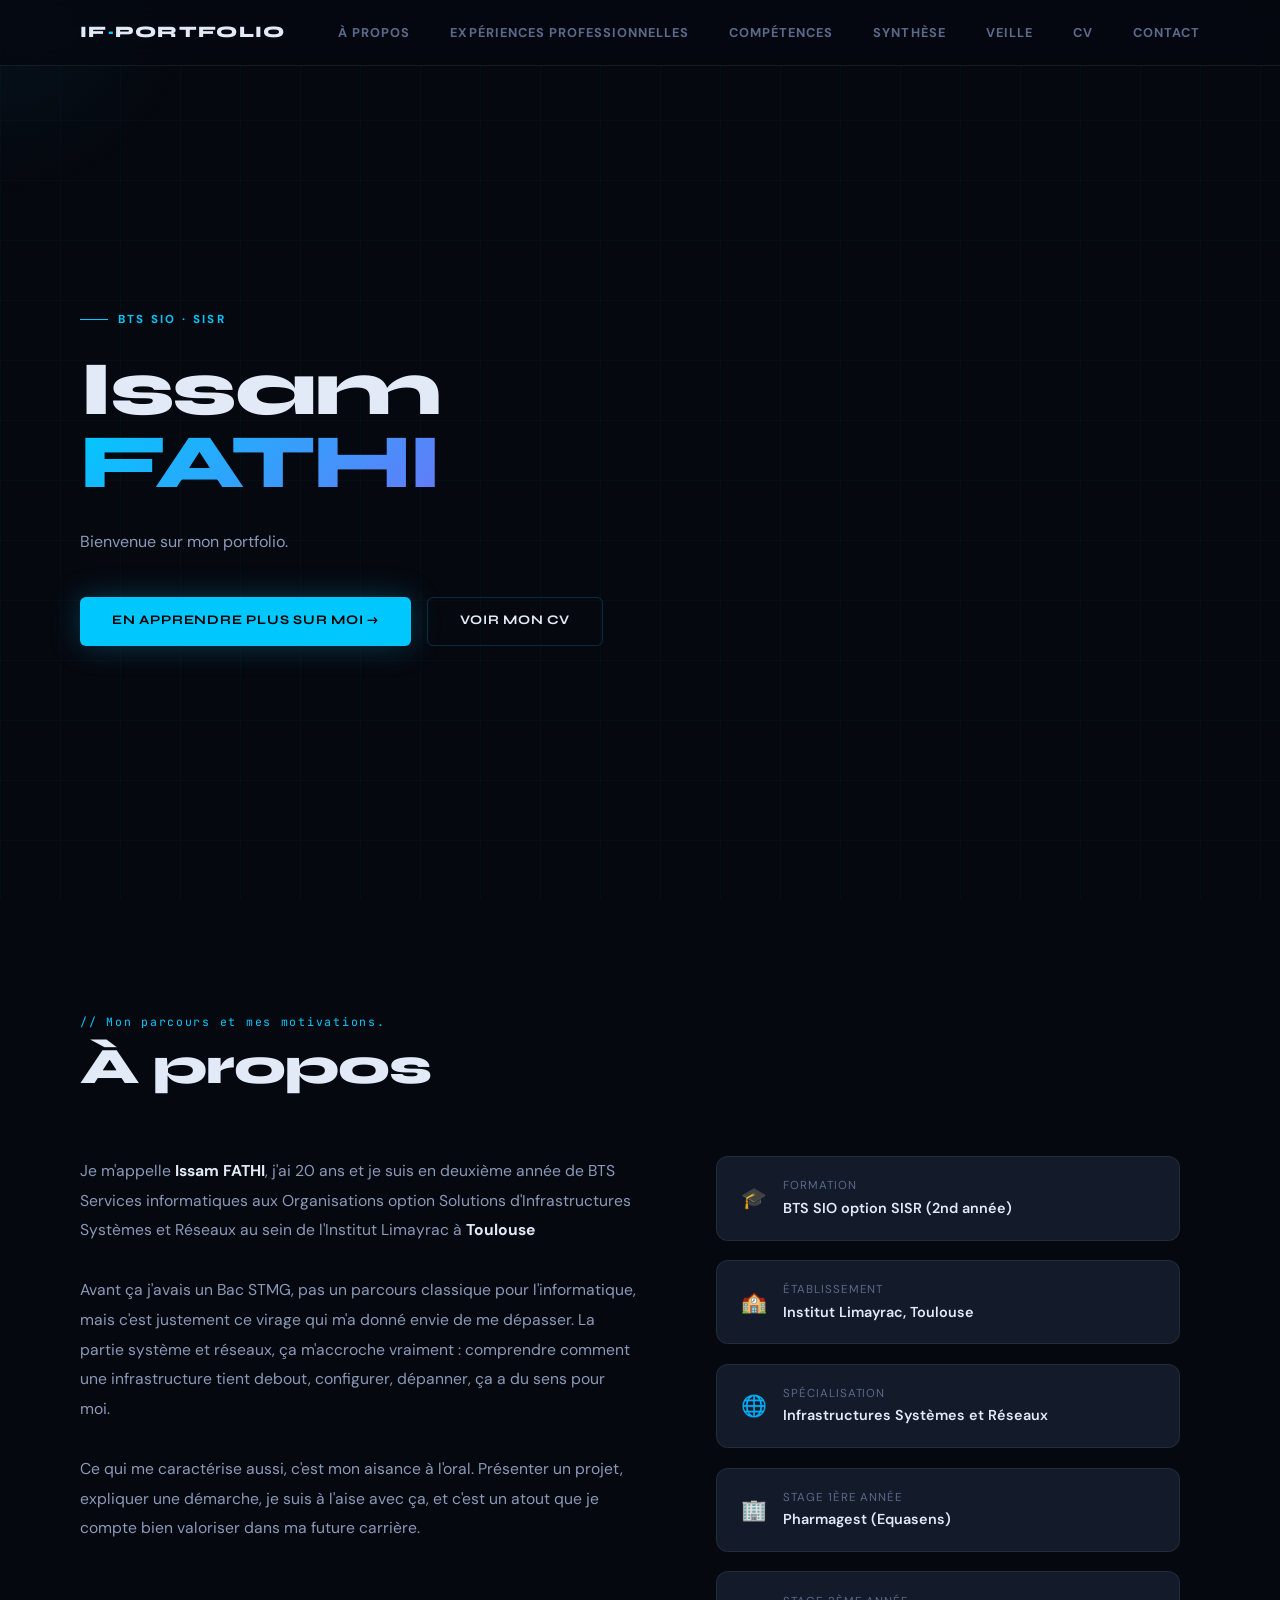
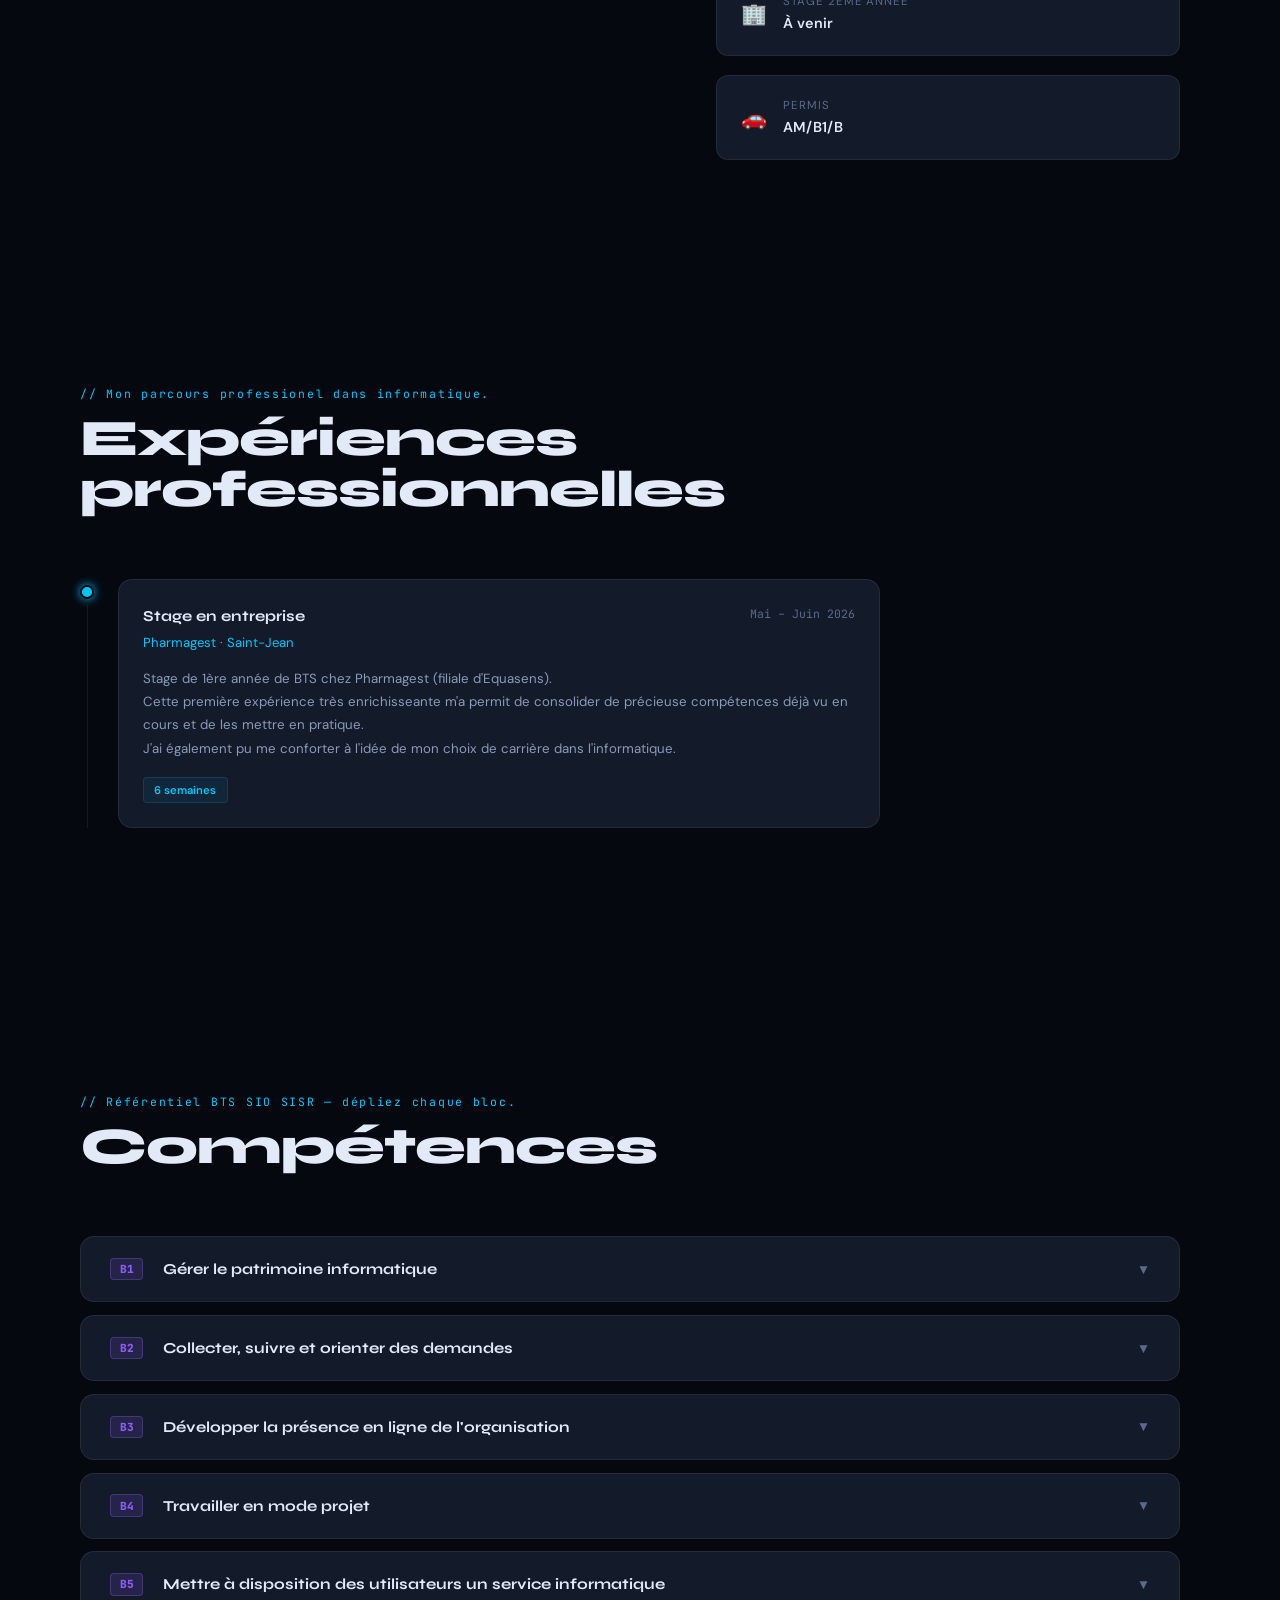
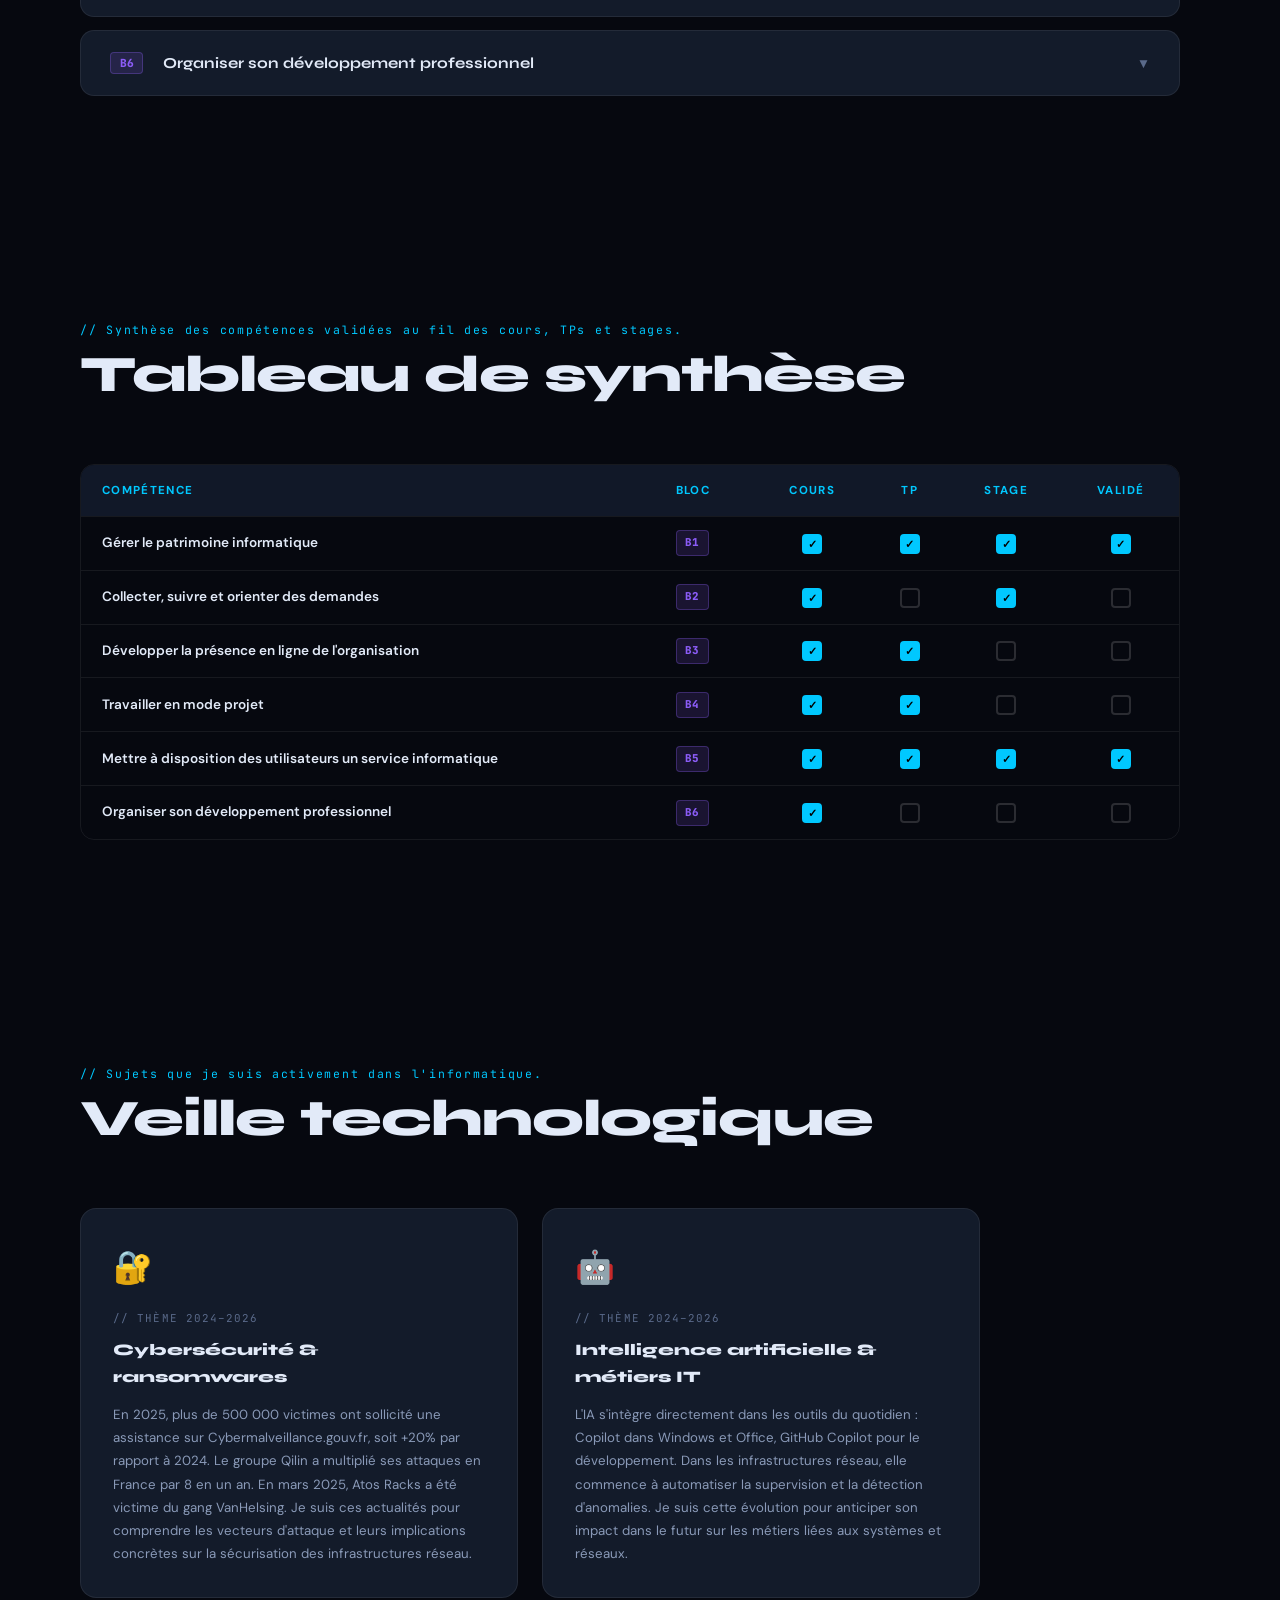
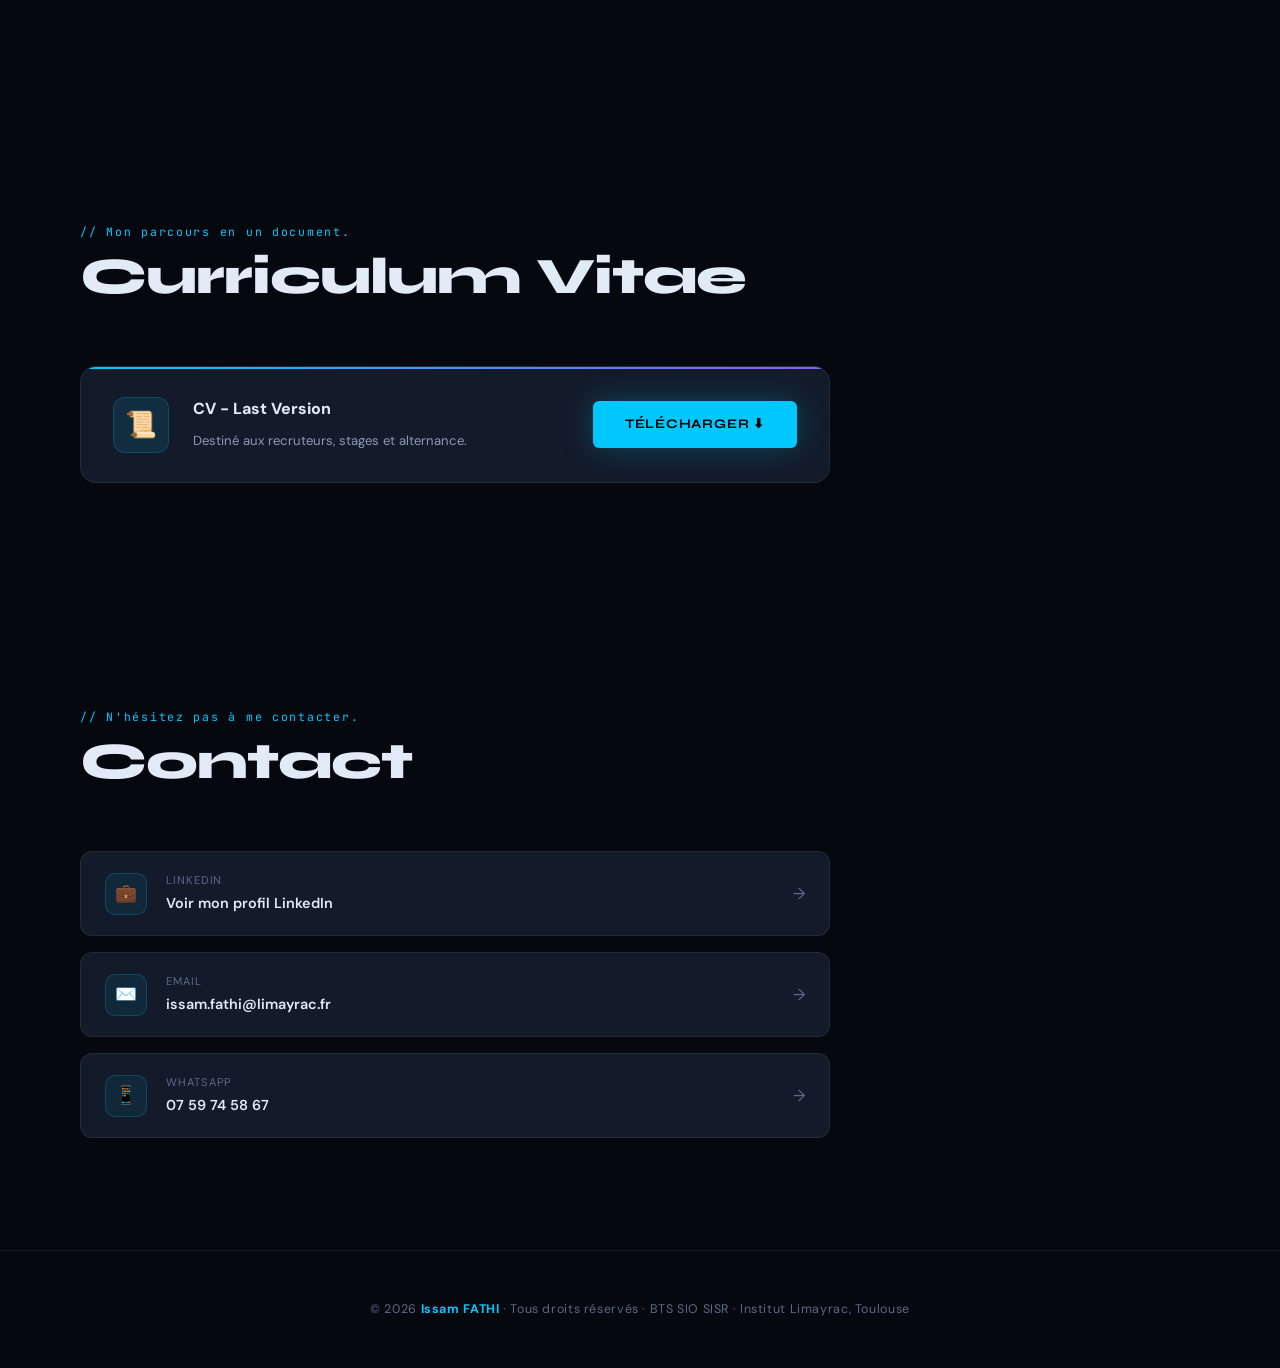
==== commit 6d079bb5: "Update index.html" ====
--- a/index.html
+++ b/index.html
@@ -144,8 +144,7 @@
 
 
 <!-- Section "Compétences" -->
-<!-- Section "Compétences" -->
-<section id="competences">
+<section id="skills">
   <div class="section-header fade-up">
     <div>
       <span class="section-num">// Référentiel BTS SIO SISR — dépliez chaque bloc.</span>
@@ -163,17 +162,17 @@
         <span class="acc-arrow">▼</span>
       </button>
       <div class="acc-body">
-        <p class="acc-desc">Recensement et suivi du parc matériel et logiciel. En stage chez Pharmagest, j'ai participé à l'inventaire et à la configuration de nombreux équipements : postes fixes, laptops, serveurs, TPE, lecteurs et périphériques divers.</p>
+        <p class="acc-desc">Recensement et suivi du parc matériel et logiciel. En stage chez Pharmagest, j'ai participé à l'inventaire et à la configuration de nombreux équipements : postes fixes, laptops, serveurs, TPE, lecteurs de cartes vitale et périphériques divers.</p>
         <div class="acc-preuves">
           <div class="preuve-item">
             <span class="preuve-icon">🎫</span>
             <span class="preuve-label">TP GLPI — gestion de parc et tickets d'incidents</span>
-            <span class="preuve-placeholder">Captures à ajouter</span>
+            <span class="preuve-placeholder"></span>
           </div>
           <div class="preuve-item">
             <span class="preuve-icon">🏢</span>
             <span class="preuve-label">Stage Pharmagest — inventaire et suivi du parc</span>
-            <span class="preuve-placeholder">Capture à ajouter</span>
+            <span class="preuve-placeholder"></span>
           </div>
         </div>
       </div>
@@ -192,12 +191,12 @@
           <div class="preuve-item">
             <span class="preuve-icon">🖥️</span>
             <span class="preuve-label">Stage Pharmagest — support à distance via AnyDesk (Outline)</span>
-            <span class="preuve-placeholder">Capture à ajouter</span>
+            <span class="preuve-placeholder"></span>
           </div>
           <div class="preuve-item">
             <span class="preuve-icon">🎫</span>
             <span class="preuve-label">TP GLPI — création et suivi de tickets d'incidents</span>
-            <span class="preuve-placeholder">Capture à ajouter</span>
+            <span class="preuve-placeholder"></span>
           </div>
         </div>
       </div>
@@ -216,11 +215,11 @@
           <div class="preuve-item">
             <span class="preuve-icon">🌐</span>
             <span class="preuve-label">Site Maison des Ligues de Lorraine — rubrique Escrime</span>
-            <a href="#" class="preuve-link">Voir le site →</a>
+            <a href="https://issamfathi-sio.github.io/maisondesligues/pagesHtml/mainpage" class="preuve-link">Voir le site →</a>
           </div>
           <div class="preuve-item">
             <span class="preuve-icon">🌐</span>
-            <span class="preuve-label">E-Portfolio BTS SIO — développé en HTML/CSS</span>
+            <span class="preuve-label">E-Portfolio BTS SIO — développé en HTML/CSS/JS</span>
             <a href="https://issamfathi-sio.github.io/issamfathi-sio.github.io" target="_blank" class="preuve-link">Voir →</a>
           </div>
         </div>
@@ -240,12 +239,12 @@
           <div class="preuve-item">
             <span class="preuve-icon">📋</span>
             <span class="preuve-label">Cahier des charges — projet Maison des Ligues</span>
-            <span class="preuve-placeholder">Document à ajouter</span>
+            <span class="preuve-placeholder"></span>
           </div>
           <div class="preuve-item">
             <span class="preuve-icon">🌐</span>
             <span class="preuve-label">Livrable — site web Maison des Ligues de Lorraine</span>
-            <a href="#" class="preuve-link">Voir le site →</a>
+            <a href="https://issamfathi-sio.github.io/maisondesligues/pagesHtml/mainpage" class="preuve-link">Voir le site →</a>
           </div>
         </div>
       </div>
@@ -264,12 +263,12 @@
           <div class="preuve-item">
             <span class="preuve-icon">🏢</span>
             <span class="preuve-label">Stage Pharmagest — déploiement et configuration d'équipements</span>
-            <span class="preuve-placeholder">Captures à ajouter</span>
+            <span class="preuve-placeholder"></span>
           </div>
           <div class="preuve-item">
             <span class="preuve-icon">📄</span>
             <span class="preuve-label">Rapport de stage — détail des missions</span>
-            <span class="preuve-placeholder">Document à ajouter</span>
+            <span class="preuve-placeholder"></span>
           </div>
         </div>
       </div>
@@ -288,12 +287,12 @@
           <div class="preuve-item">
             <span class="preuve-icon">🔐</span>
             <span class="preuve-label">TryHackMe — progression en cybersécurité</span>
-            <a href="https://tryhackme.com" target="_blank" class="preuve-link">Voir le profil →</a>
+            <a href="https://tryhackme.com" target="_blank" class="https://tryhackme.com/p/issam.fathi">Voir le profil →</a>
           </div>
           <div class="preuve-item">
             <span class="preuve-icon">🏁</span>
             <span class="preuve-label">CTF M. Puel — challenge en équipe</span>
-            <span class="preuve-placeholder">Capture à ajouter</span>
+            <span class="preuve-placeholder"></span>
           </div>
           <div class="preuve-item">
             <span class="preuve-icon">📰</span>
@@ -341,22 +340,22 @@
           <td>Gérer le patrimoine informatique</td>
           <td><span class="bloc-badge">B1</span></td>
           <td class="check-cell"><input type="checkbox" class="check-box"checked/></td>
-          <td class="check-cell"><input type="checkbox" class="check-box" /></td>
-          <td class="check-cell"><input type="checkbox" class="check-box" /></td>
-          <td class="check-cell"><input type="checkbox" class="check-box" /></td>
+          <td class="check-cell"><input type="checkbox" class="check-box"checked/></td>
+          <td class="check-cell"><input type="checkbox" class="check-box"checked/></td>
+          <td class="check-cell"><input type="checkbox" class="check-box"checked/></td>
         </tr>
         <tr>
           <td>Collecter, suivre et orienter des demandes</td>
           <td><span class="bloc-badge">B2</span></td>
-          <td class="check-cell"><input type="checkbox" class="check-box" /></td>
-          <td class="check-cell"><input type="checkbox" class="check-box" /></td>
-          <td class="check-cell"><input type="checkbox" class="check-box" /></td>
+          <td class="check-cell"><input type="checkbox" class="check-box"checked/></td>
+          <td class="check-cell"><input type="checkbox" class="check-box"/></td>
+          <td class="check-cell"><input type="checkbox" class="check-box"checked/></td>
           <td class="check-cell"><input type="checkbox" class="check-box" /></td>
         </tr>
         <tr>
           <td>Développer la présence en ligne de l'organisation</td>
           <td><span class="bloc-badge">B3</span></td>
-          <td class="check-cell"><input type="checkbox" class="check-box" /></td>
+          <td class="check-cell"><input type="checkbox" class="check-box"checked/></td>
           <td class="check-cell"><input type="checkbox" class="check-box"checked/></td>
           <td class="check-cell"><input type="checkbox" class="check-box" /></td>
           <td class="check-cell"><input type="checkbox" class="check-box" /></td>
@@ -364,23 +363,23 @@
         <tr>
           <td>Travailler en mode projet</td>
           <td><span class="bloc-badge">B4</span></td>
-          <td class="check-cell"><input type="checkbox" class="check-box" /></td>
-          <td class="check-cell"><input type="checkbox" class="check-box" /></td>
+          <td class="check-cell"><input type="checkbox" class="check-box" checked/></td>
+          <td class="check-cell"><input type="checkbox" class="check-box" checked/></td>
           <td class="check-cell"><input type="checkbox" class="check-box" /></td>
           <td class="check-cell"><input type="checkbox" class="check-box" /></td>
         </tr>
         <tr>
           <td>Mettre à disposition des utilisateurs un service informatique</td>
           <td><span class="bloc-badge">B5</span></td>
-          <td class="check-cell"><input type="checkbox" class="check-box" /></td>
-          <td class="check-cell"><input type="checkbox" class="check-box" /></td>
-          <td class="check-cell"><input type="checkbox" class="check-box" /></td>
-          <td class="check-cell"><input type="checkbox" class="check-box" /></td>
+          <td class="check-cell"><input type="checkbox" class="check-box" checked/></td>
+          <td class="check-cell"><input type="checkbox" class="check-box" checked/></td>
+          <td class="check-cell"><input type="checkbox" class="check-box" checked/></td>
+          <td class="check-cell"><input type="checkbox" class="check-box" checked/></td>
         </tr>
         <tr>
           <td>Organiser son développement professionnel</td>
           <td><span class="bloc-badge">B6</span></td>
-          <td class="check-cell"><input type="checkbox" class="check-box" /></td>
+          <td class="check-cell"><input type="checkbox" class="check-box" checked/></td>
           <td class="check-cell"><input type="checkbox" class="check-box" /></td>
           <td class="check-cell"><input type="checkbox" class="check-box" /></td>
           <td class="check-cell"><input type="checkbox" class="check-box" /></td>
